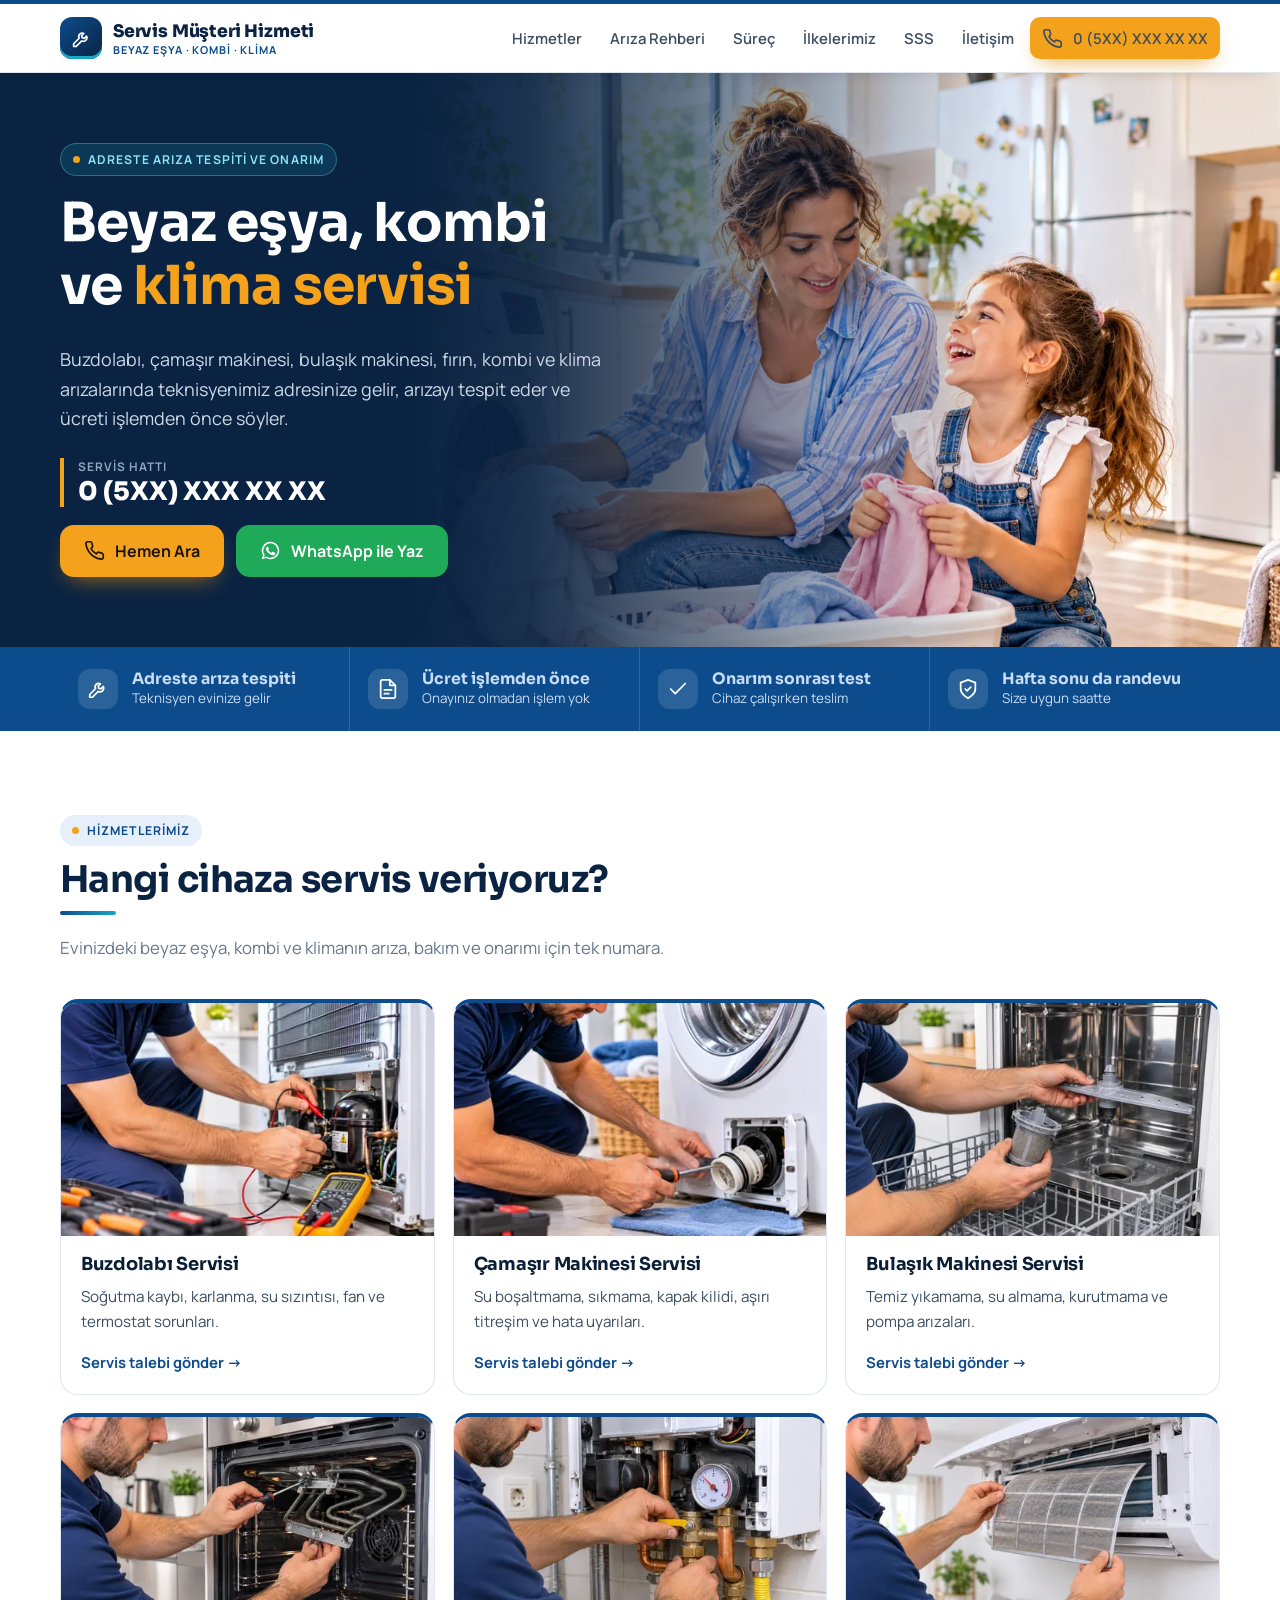
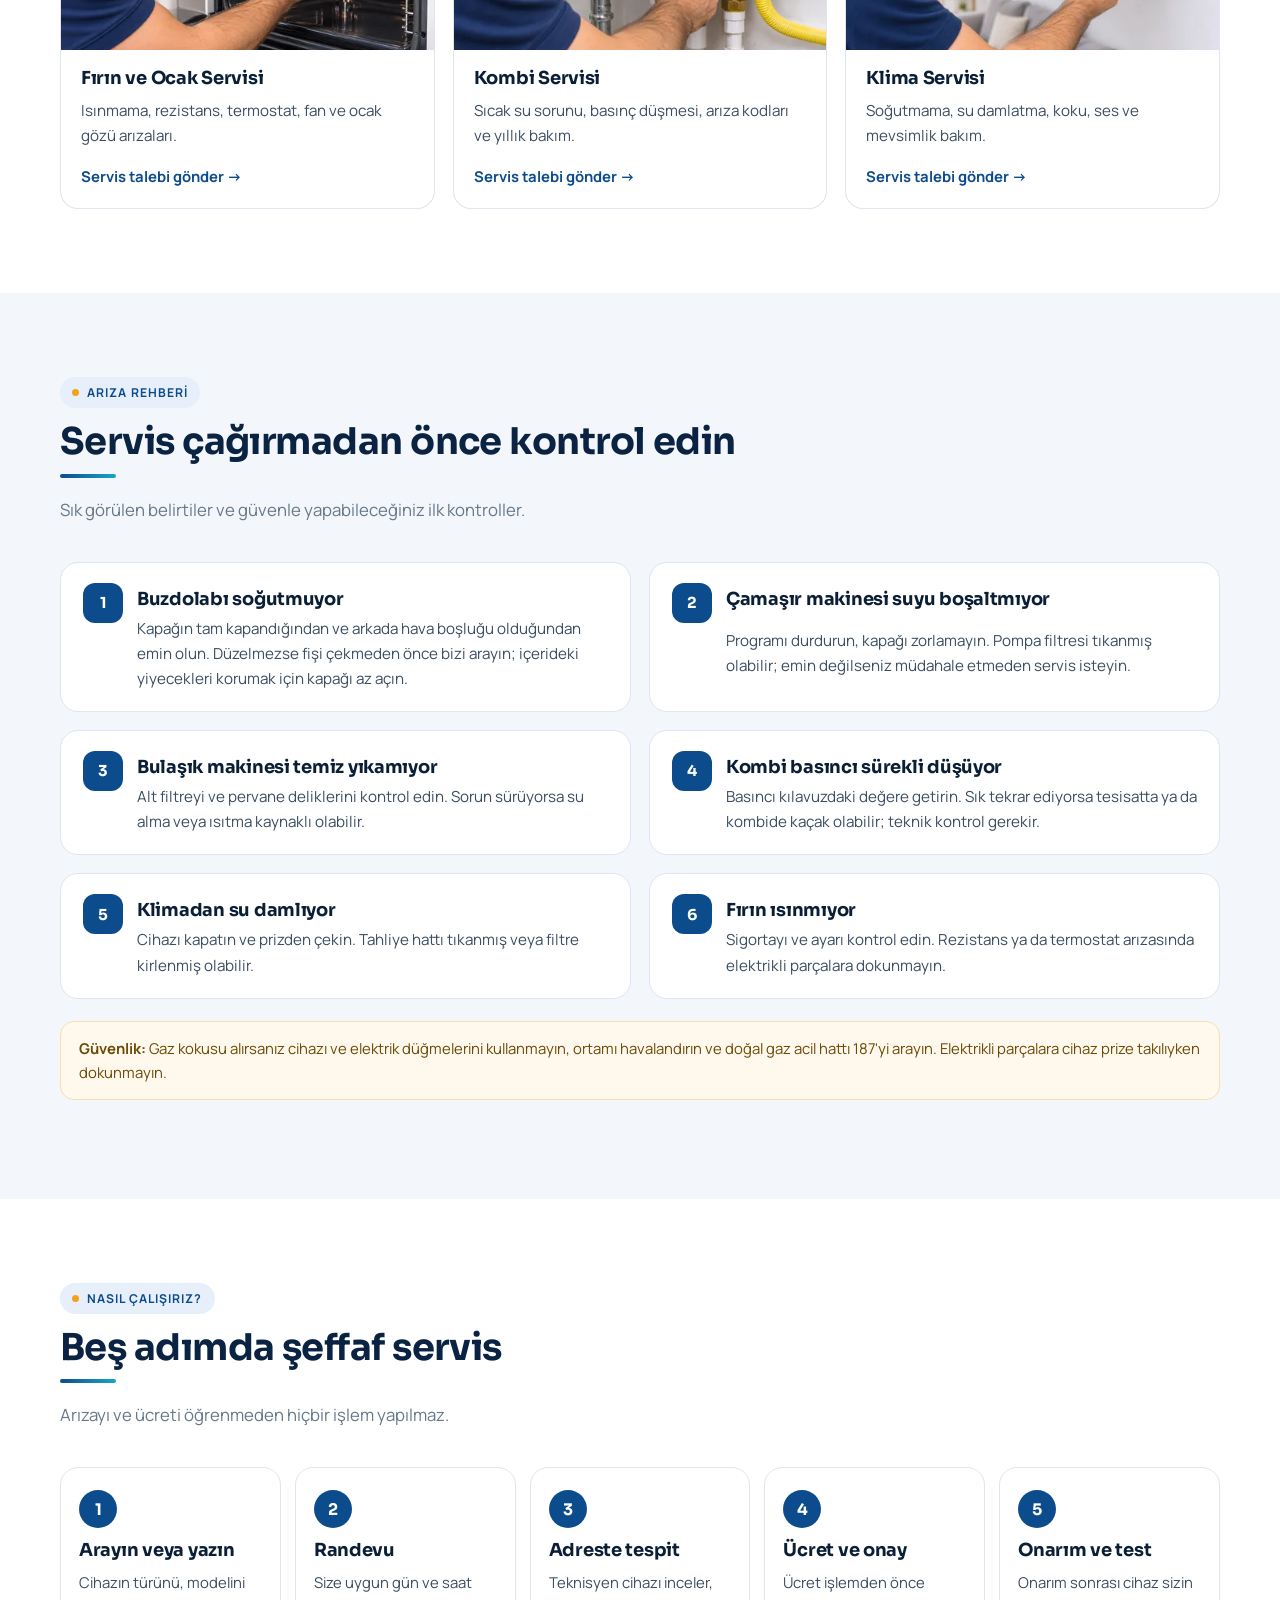
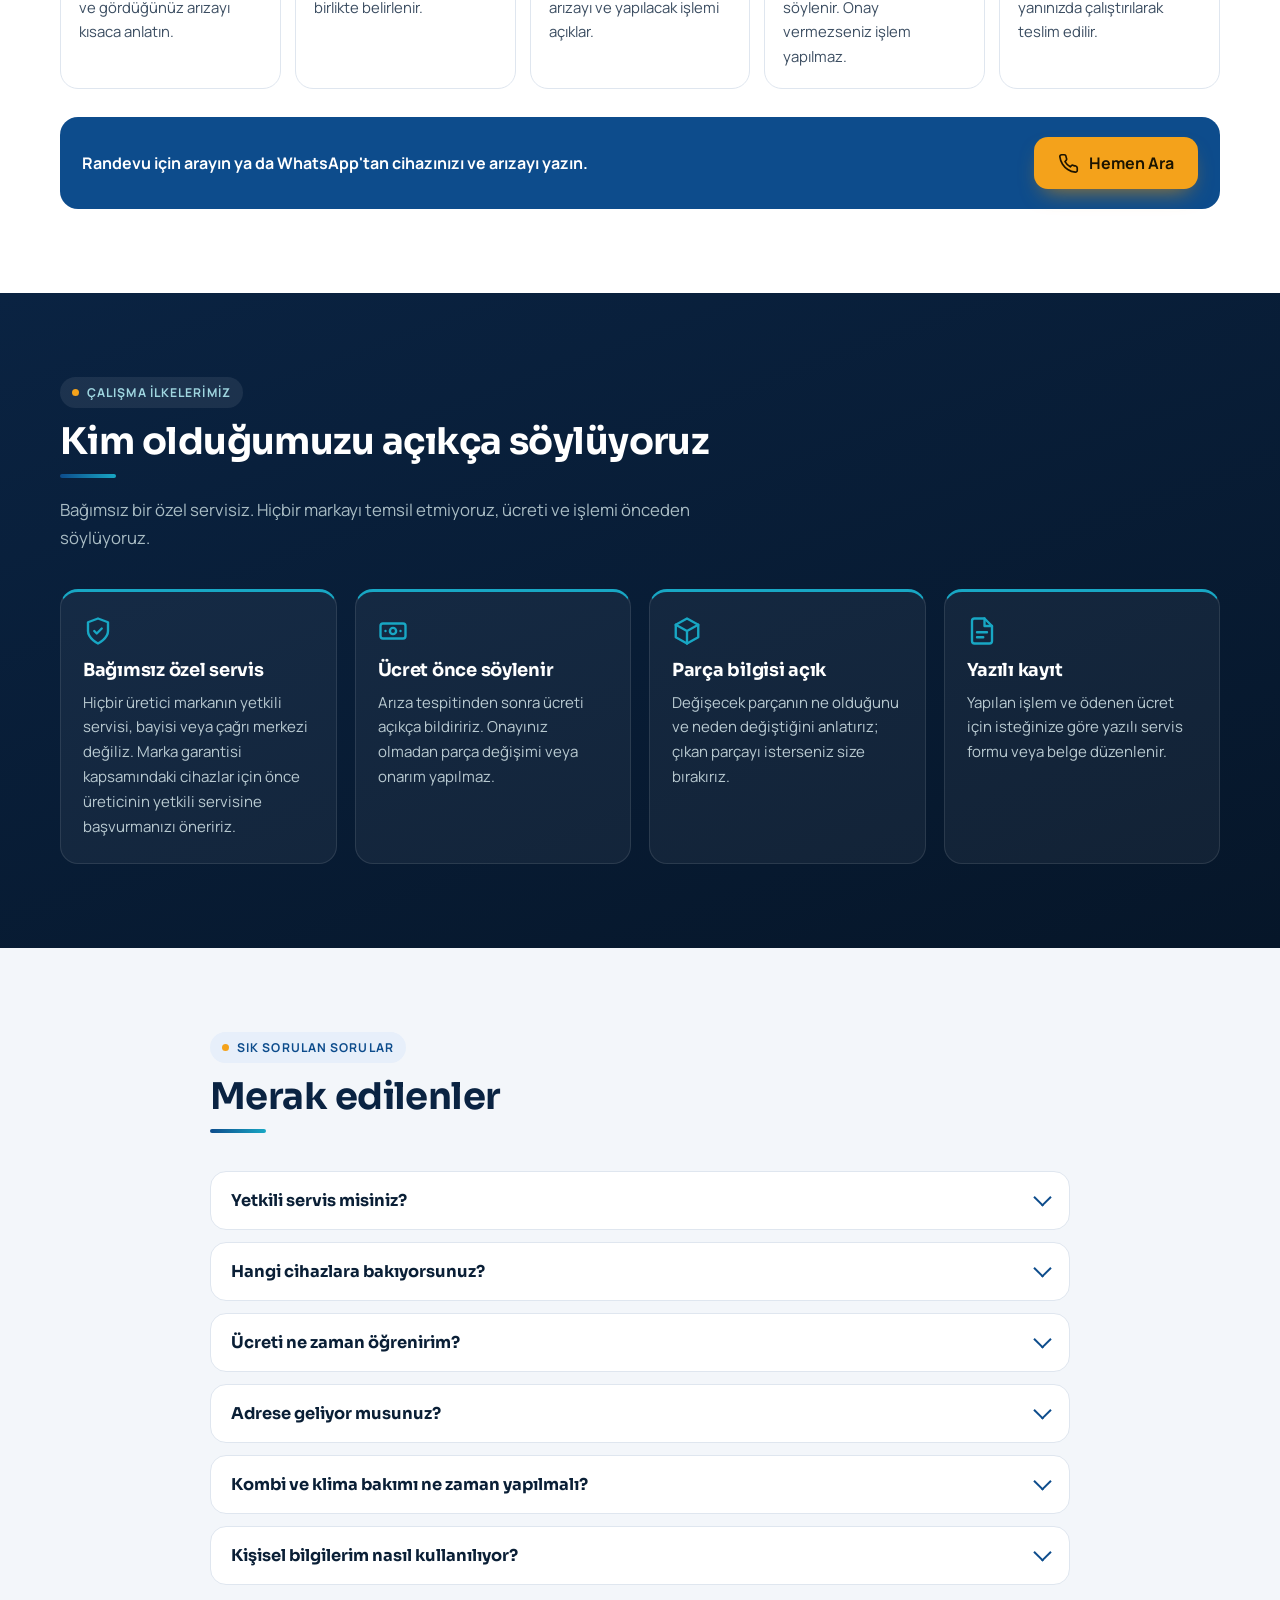
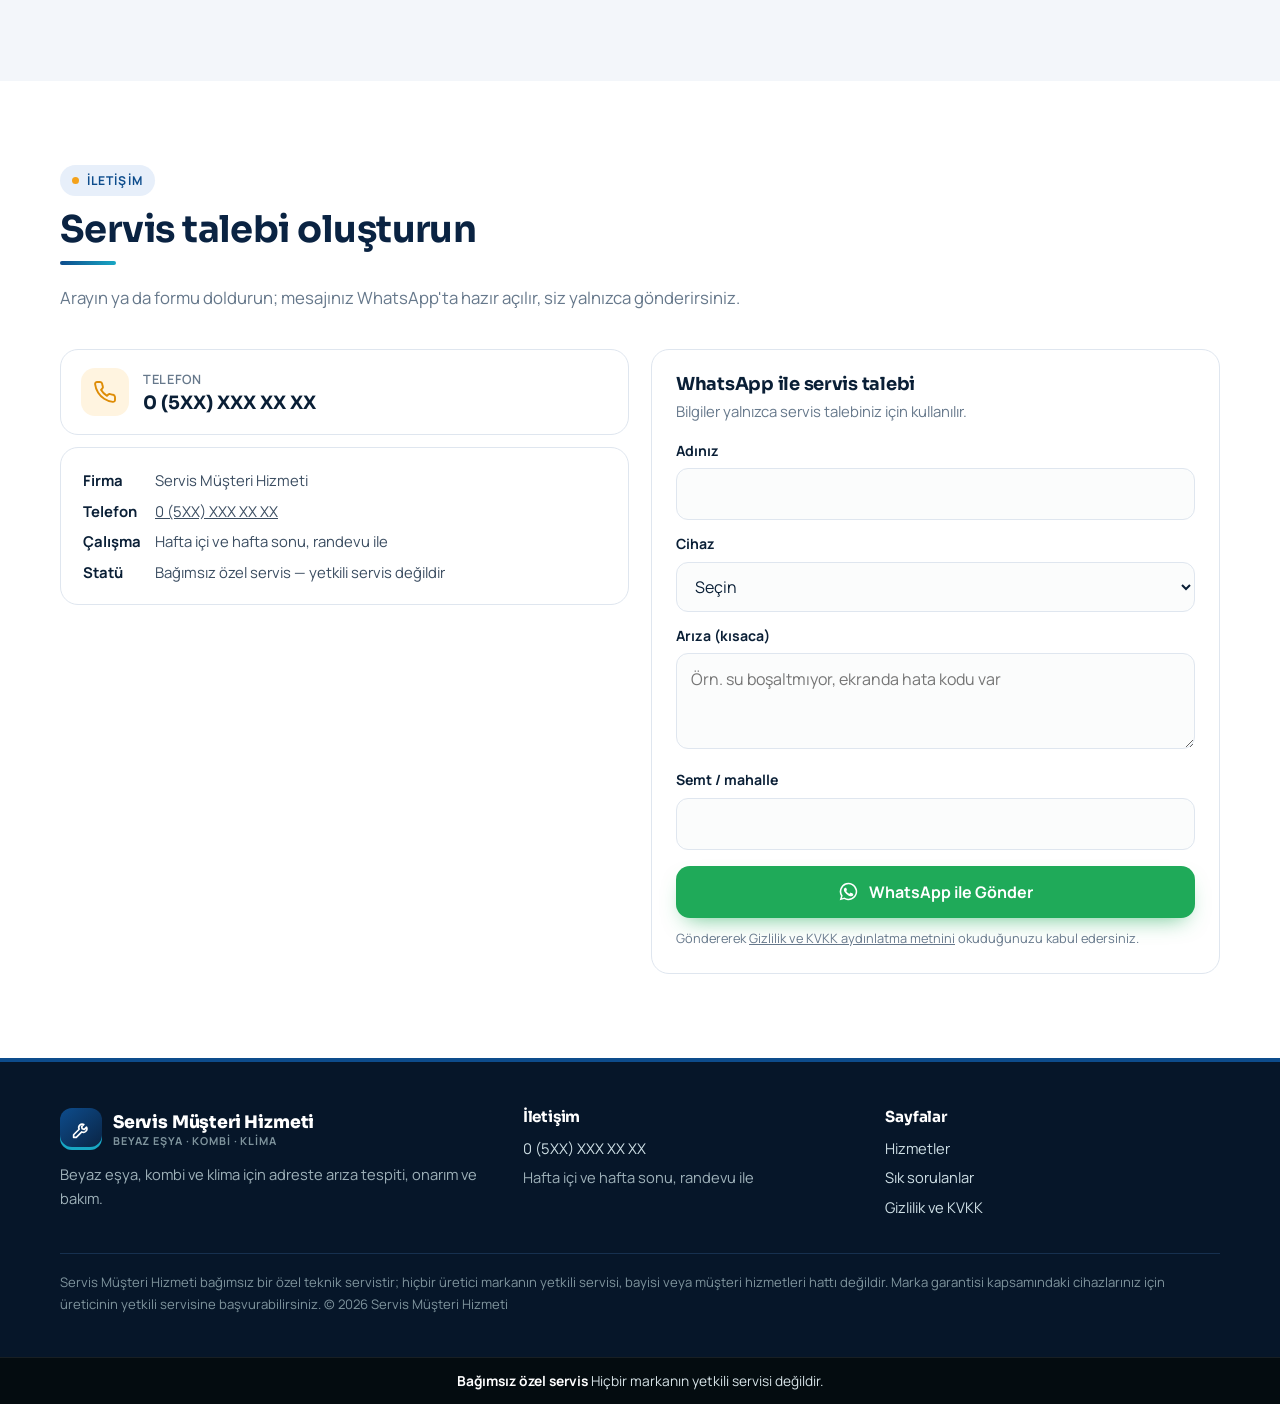
==== index.html @ a022082c "Fotoğraflar eklendi; kurumsal lacivert tasarım, tam genişlik ana görsel, kurumsal şerit Co-Authored-" ====
<!doctype html>
<html lang="tr"><head>
<meta charset="utf-8"><meta name="viewport" content="width=device-width,initial-scale=1,viewport-fit=cover">

<title>Beyaz Eşya, Kombi ve Klima Servisi | Servis Müşteri Hizmeti</title>
<meta name="description" content="Buzdolabı, çamaşır makinesi, bulaşık makinesi, fırın, kombi ve klima arızalarında adreste arıza tespiti ve onarım. Ücret işlemden önce bildirilir, onayınız olmadan işlem yapılmaz.">
<meta name="robots" content="noindex,nofollow">
<link rel="canonical" href="https://servismusterihizmeti.com.tr/">
<meta name="theme-color" content="#0f5f73">
<meta property="og:type" content="website"><meta property="og:locale" content="tr_TR"><meta property="og:site_name" content="Servis Müşteri Hizmeti">
<meta property="og:title" content="Beyaz Eşya, Kombi ve Klima Servisi | Servis Müşteri Hizmeti"><meta property="og:description" content="Buzdolabı, çamaşır makinesi, bulaşık makinesi, fırın, kombi ve klima arızalarında adreste arıza tespiti ve onarım. Ücret işlemden önce bildirilir, onayınız olmadan işlem yapılmaz."><meta property="og:url" content="https://servismusterihizmeti.com.tr/">
<meta name="twitter:card" content="summary_large_image">
<link rel="icon" href="favicon.svg" type="image/svg+xml">
<link rel="preconnect" href="https://fonts.googleapis.com"><link rel="preconnect" href="https://fonts.gstatic.com" crossorigin>
<link rel="stylesheet" href="https://fonts.googleapis.com/css2?family=Manrope:wght@400;600;700&family=Sora:wght@600;700&display=swap" media="print" onload="this.media='all'">
<noscript><link rel="stylesheet" href="https://fonts.googleapis.com/css2?family=Manrope:wght@400;600;700&family=Sora:wght@600;700&display=swap"></noscript>
<style>:root{--ink:#0a1f36;--ink2:#3b4d61;--muted:#66788b;--bg:#f3f6fa;--card:#fff;--line:#dfe6ef;--pet:#0d4c8c;--pet2:#0a2e57;--pet-soft:#e7effa;--lac:#0a2342;--lac2:#061629;--tur:#18a7c4;--amb:#f4a21b;--amb2:#de8c06;--wa:#1faa59;--r:18px;--sh:0 10px 30px -14px rgba(12,27,36,.28);--f:'Manrope',system-ui,-apple-system,'Segoe UI',Roboto,sans-serif;--fh:'Sora','Manrope',system-ui,sans-serif}
*{box-sizing:border-box}html{scroll-behavior:smooth;-webkit-text-size-adjust:100%}
body{margin:0;font:400 16px/1.65 var(--f);color:var(--ink);background:var(--bg)}
img,svg{display:block;max-width:100%}a{color:inherit}
h1,h2,h3{font-family:var(--fh);line-height:1.18;margin:0 0 .5em;letter-spacing:-.015em}
h1{font-size:clamp(2rem,5.4vw,3.35rem);font-weight:700}h2{font-size:clamp(1.55rem,3.6vw,2.3rem);font-weight:700}h3{font-size:1.12rem;font-weight:700}
p{margin:0 0 1em}.kap{width:min(1160px,100% - 32px);margin-inline:auto}
.gizli{position:absolute!important;width:1px;height:1px;overflow:hidden;clip:rect(0 0 0 0);white-space:nowrap}
:focus-visible{outline:3px solid var(--amb);outline-offset:3px;border-radius:6px}
/* uyarı şeridi */
.serit{background:#040c10;color:#d8e4e8;font-size:.86rem;text-align:center;padding:12px 16px;margin-top:28px;border-top:1px solid rgba(255,255,255,.08)}
.serit b{color:#fff;font-weight:700}
/* üst menü */
.ust{position:sticky;top:0;z-index:40;background:rgba(255,255,255,.96);backdrop-filter:saturate(1.4) blur(10px);border-top:4px solid var(--pet);border-bottom:1px solid var(--line);box-shadow:0 6px 20px -16px rgba(10,35,66,.5)}
.ust .kap{display:flex;align-items:center;gap:18px;min-height:68px}
.logo{display:flex;align-items:center;gap:11px;text-decoration:none;font:800 1.08rem var(--fh);color:var(--lac);letter-spacing:-.01em}
.logo-isaret{width:42px;height:42px;border-radius:12px;background:linear-gradient(140deg,var(--pet),var(--lac));box-shadow:inset 0 -3px 0 var(--tur);color:#fff;display:grid;place-items:center;flex:none}
.logo-isaret svg{width:21px;height:21px}
.logo small{display:block;font:700 .68rem var(--f);color:var(--pet);letter-spacing:.08em;text-transform:uppercase}
.menu{margin-left:auto;display:flex;align-items:center;gap:4px}
.menu a{text-decoration:none;font-weight:600;font-size:.93rem;color:var(--ink2);padding:8px 12px;border-radius:10px}
.menu a:hover{background:var(--pet-soft);color:var(--pet2)}
.menu-ac{display:none;margin-left:auto;background:none;border:1px solid var(--line);border-radius:12px;width:46px;height:46px;cursor:pointer;color:var(--ink)}
.menu-ac svg{width:24px;height:24px;margin:auto}
/* düğmeler */
.btn{display:inline-flex;align-items:center;justify-content:center;gap:10px;min-height:52px;padding:0 24px;border-radius:14px;font:700 1rem var(--f);text-decoration:none;border:0;cursor:pointer;transition:transform .15s,box-shadow .15s,background .15s}
.btn svg{width:21px;height:21px;flex:none}.btn:active{transform:translateY(1px)}
.btn-ara{background:var(--amb);color:#1c1400;box-shadow:0 10px 22px -10px rgba(222,140,6,.8)}.btn-ara:hover{background:var(--amb2)}
.btn-wa{background:var(--wa);color:#fff;box-shadow:0 10px 22px -10px rgba(31,170,89,.7)}.btn-wa:hover{background:#178f4a}
.btn-cizgi{background:transparent;color:var(--pet2);border:2px solid var(--pet)}
.btn-kucuk{min-height:42px;padding:0 16px;font-size:.92rem;border-radius:12px}
.dugmeler{display:flex;flex-wrap:wrap;gap:12px}
/* 1 — hero */
.hero{position:relative;overflow:hidden;background:var(--lac);color:#fff;min-height:560px;display:flex;align-items:center;padding:70px 0}
.hero-gorsel{position:absolute;inset:0 0 0 32%;background:var(--lac)}
.hero-gorsel img,.hero-gorsel .cizim{width:100%;height:100%;object-fit:cover;object-position:35% 40%}
.hero-gorsel::after{content:"";position:absolute;inset:0;background:linear-gradient(90deg,var(--lac) 0,rgba(10,35,66,.92) 14%,rgba(10,35,66,.45) 42%,rgba(10,35,66,0) 70%)}
.hero .kap{position:relative;z-index:1}
.hero-ic{max-width:560px}
.ust-etiket{display:inline-flex;align-items:center;gap:8px;font:700 .76rem var(--f);letter-spacing:.09em;text-transform:uppercase;color:var(--pet);background:var(--pet-soft);padding:7px 12px;border-radius:999px;margin-bottom:16px}
.ust-etiket i{width:7px;height:7px;border-radius:50%;background:var(--amb)}
.hero .ust-etiket{background:rgba(24,167,196,.16);color:#8fe0f0;border:1px solid rgba(143,224,240,.3)}
.hero h1{color:#fff}.hero h1 em{font-style:normal;color:var(--amb)}
.hero .giris{font-size:1.12rem;color:#cdd9e6;max-width:34em}
.hero-tel{font:800 1.6rem var(--fh);color:#fff;text-decoration:none;display:inline-block;margin:6px 0 18px;padding-left:14px;border-left:4px solid var(--amb)}
.hero-tel small{display:block;font:700 .74rem var(--f);color:#8fa6bd;letter-spacing:.08em;text-transform:uppercase}
.hero .btn-wa{box-shadow:none}
/* kurumsal şerit */
.kurumsal{background:var(--pet);color:#fff;position:relative;z-index:2}
.kurumsal .kap{display:grid;grid-template-columns:repeat(4,1fr)}
.k-oge{display:flex;align-items:center;gap:14px;padding:22px 18px;border-right:1px solid rgba(255,255,255,.14)}
.k-oge:last-child{border-right:0}
.k-oge svg{width:40px;height:40px;padding:9px;border-radius:12px;background:rgba(255,255,255,.12);color:#fff;flex:none}
.k-oge b{display:block;font:700 .98rem var(--fh)}.k-oge span{font-size:.84rem;color:#c9dcf2;line-height:1.4}
/* bölümler */
.bolum{padding:84px 0}.bolum.beyaz{background:#fff}.bolum.koyu{background:linear-gradient(160deg,var(--lac),var(--lac2));color:#e7eef1}
.bolum.koyu h2,.bolum.koyu h3{color:#fff}.bolum.koyu .bas p{color:#a9bcc4}
.bas{max-width:700px;margin-bottom:38px}.bas p{color:var(--muted);font-size:1.05rem}
.bas .ust-etiket{margin-bottom:12px}.bas h2{position:relative;padding-bottom:14px;color:var(--lac)}.bas h2::after{content:"";position:absolute;left:0;bottom:0;width:56px;height:4px;border-radius:4px;background:linear-gradient(90deg,var(--pet),var(--tur))}.bolum.koyu .bas h2{color:#fff}.bolum.koyu .ust-etiket{background:rgba(255,255,255,.08);color:#9fd6e0}
.izgara{display:grid;gap:18px}
/* 2 — cihazlar */
.cihazlar{grid-template-columns:repeat(3,1fr)}
.cihaz{background:var(--card);border:1px solid var(--line);border-top:4px solid var(--pet);border-radius:var(--r);overflow:hidden;display:flex;flex-direction:column;transition:box-shadow .2s,transform .2s}
.cihaz:hover{box-shadow:var(--sh);transform:translateY(-2px)}
.cihaz-foto{aspect-ratio:16/10;background:var(--pet-soft);color:var(--pet);display:grid;place-items:center;overflow:hidden}.cihaz-foto img{transition:transform .4s}.cihaz:hover .cihaz-foto img{transform:scale(1.04)}
.cihaz-foto img{width:100%;height:100%;object-fit:cover}.cihaz-foto svg{width:64px;height:64px;opacity:.85}
.cihaz-ic{padding:18px 20px 20px;display:flex;flex-direction:column;flex:1}
.cihaz-ic p{color:var(--ink2);font-size:.95rem;flex:1}
.cihaz-ic a{font-weight:700;color:var(--pet);text-decoration:none;font-size:.93rem}.cihaz-ic a:hover{text-decoration:underline}
/* 3 — belirtiler */
.belirtiler{grid-template-columns:repeat(2,1fr)}
.belirti{background:#fff;border:1px solid var(--line);border-radius:var(--r);padding:20px 22px;display:grid;grid-template-columns:40px 1fr;gap:4px 14px}
.belirti .no{grid-row:span 2;width:40px;height:40px;border-radius:12px;background:var(--pet);color:#fff;display:grid;place-items:center;font:700 .95rem var(--fh)}
.belirti h3{margin:6px 0 2px}.belirti p{margin:0;color:var(--ink2);font-size:.95rem}
.uyari-kutu{margin-top:22px;padding:14px 18px;border-radius:14px;background:#fff8ec;border:1px solid #f6dfb1;color:#6b4a07;font-size:.93rem}
/* 4 — süreç */
.surec{list-style:none;padding:0;margin:0;display:grid;grid-template-columns:repeat(5,1fr);gap:14px;counter-reset:a}
.surec li{position:relative;background:#fff;border:1px solid var(--line);border-radius:var(--r);padding:22px 18px 20px;counter-increment:a}
.surec li::before{content:counter(a);display:grid;place-items:center;width:38px;height:38px;border-radius:50%;background:var(--pet);color:#fff;font:700 1rem var(--fh);margin-bottom:12px}
.surec p{margin:0;color:var(--ink2);font-size:.93rem}
.surec-alt{margin-top:28px;display:flex;flex-wrap:wrap;align-items:center;gap:16px;justify-content:space-between;background:var(--pet);color:#fff;border-radius:var(--r);padding:20px 22px}
.surec-alt p{margin:0;font-weight:700;color:#fff}
/* 5 — ilkeler */
.ilkeler{grid-template-columns:repeat(4,1fr)}
.ilke{background:rgba(255,255,255,.05);border:1px solid rgba(255,255,255,.1);border-radius:var(--r);padding:24px 22px}
.ilke{border-top:3px solid var(--tur)!important}.ilke svg{width:30px;height:30px;color:var(--tur);margin-bottom:14px}.ilke p{margin:0;color:#b9cad1;font-size:.94rem}
/* 6 — SSS */
.dar{width:min(860px,100% - 32px)}
.sss details{background:#fff;border:1px solid var(--line);border-radius:16px;margin-bottom:12px}
.sss summary{cursor:pointer;list-style:none;padding:18px 54px 18px 20px;font:700 1.02rem var(--fh);position:relative}
.sss summary::-webkit-details-marker{display:none}
.sss summary::after{content:"";position:absolute;right:20px;top:50%;width:11px;height:11px;border-right:2.5px solid var(--pet);border-bottom:2.5px solid var(--pet);transform:translateY(-70%) rotate(45deg);transition:transform .2s}
.sss details[open] summary::after{transform:translateY(-30%) rotate(-135deg)}
.sss details p{padding:0 20px 18px;margin:0;color:var(--ink2)}
/* 7 — iletişim */
.iletisim{display:grid;grid-template-columns:1fr 1fr;gap:22px;align-items:start}
.kanal{display:flex;align-items:center;gap:14px;background:#fff;border:1px solid var(--line);border-radius:var(--r);padding:18px 20px;text-decoration:none;margin-bottom:12px}
.kanal:hover{box-shadow:var(--sh)}
.kanal .kk{width:48px;height:48px;border-radius:14px;display:grid;place-items:center;flex:none;background:#fff4e0;color:var(--amb2)}.kanal .kk svg{width:24px;height:24px}
.kanal.wa .kk{background:#e3f6eb;color:var(--wa)}
.kanal small{display:block;color:var(--muted);font-weight:600;font-size:.8rem;text-transform:uppercase;letter-spacing:.05em}.kanal b{font:700 1.15rem var(--fh)}
.firma{background:#fff;border:1px solid var(--line);border-radius:var(--r);padding:20px 22px;font-size:.93rem;color:var(--ink2)}
.firma dl{margin:0;display:grid;grid-template-columns:auto 1fr;gap:6px 14px}.firma dt{font-weight:700;color:var(--ink)}.firma dd{margin:0}
.form{background:#fff;border:1px solid var(--line);border-radius:var(--r);padding:24px}
.form h3{margin-bottom:4px}.form>p{color:var(--muted);font-size:.93rem}
.form label{display:block;font-weight:700;font-size:.88rem;margin:12px 0 6px}
.form input,.form select,.form textarea{width:100%;font:inherit;font-size:16px;padding:12px 14px;border:1.5px solid var(--line);border-radius:12px;background:#fbfcfc;color:var(--ink)}
.form input:focus,.form select:focus,.form textarea:focus{border-color:var(--pet);outline:none;background:#fff}
.form textarea{min-height:96px;resize:vertical}.form .btn{width:100%;margin-top:16px}
.form .kvkk{font-size:.8rem;color:var(--muted);margin:10px 0 0}
.bal{position:absolute;left:-9999px;width:1px;height:1px;overflow:hidden}
/* alt */
footer{background:var(--lac2);border-top:4px solid var(--pet);color:#9fb2ba;padding:46px 0 0;font-size:.92rem}
footer .kap{display:grid;grid-template-columns:1.3fr 1fr 1fr;gap:28px}
footer .logo{color:#fff;margin-bottom:12px}footer .logo small{color:#7f949d}
footer h3{color:#fff;font-size:.95rem;margin-bottom:10px}footer ul{list-style:none;padding:0;margin:0}footer li{margin:5px 0}
footer a{color:#cfe0e6;text-decoration:none}footer a:hover{text-decoration:underline}
.yasal{grid-column:1/-1;border-top:1px solid #16304f;padding-top:18px;font-size:.82rem;color:#7f949d}
/* sabit mobil çubuk */
.yapiskan{position:fixed;left:0;right:0;bottom:0;z-index:50;display:none;gap:10px;padding:10px 12px calc(10px + env(safe-area-inset-bottom));background:rgba(255,255,255,.97);border-top:1px solid var(--line);box-shadow:0 -8px 24px -12px rgba(0,0,0,.25)}
.yapiskan .btn{flex:1;min-height:50px;padding:0 10px}
/* alt sayfalar */
.metin{background:#fff;border:1px solid var(--line);border-radius:var(--r);padding:32px clamp(18px,4vw,40px);margin:40px auto 70px}
.metin h1{font-size:clamp(1.7rem,4vw,2.3rem)}.metin h2{font-size:1.25rem;margin-top:1.6em}.metin p,.metin li{color:var(--ink2)}
@media (max-width:1020px){.kurumsal .kap{grid-template-columns:repeat(2,1fr)}.k-oge:nth-child(2){border-right:0}.k-oge:nth-child(-n+2){border-bottom:1px solid rgba(255,255,255,.14)}.cihazlar{grid-template-columns:repeat(2,1fr)}.surec{grid-template-columns:repeat(2,1fr)}.surec li:last-child{grid-column:1/-1}.ilkeler{grid-template-columns:repeat(2,1fr)}.iletisim{grid-template-columns:1fr}footer .kap{grid-template-columns:1fr 1fr}footer .kap>div:first-child{grid-column:1/-1}}
@media (max-width:860px){.menu-ac{display:block}.menu{display:none;position:absolute;top:100%;left:0;right:0;flex-direction:column;align-items:stretch;background:#fff;border-bottom:1px solid var(--line);padding:10px 16px 16px;gap:2px;box-shadow:var(--sh)}.menu.acik{display:flex}.menu a{padding:13px 12px;font-size:1rem}.menu .btn{margin-top:8px}.yapiskan{display:flex}.ust .menu .btn-ara{display:none}footer .serit{padding-bottom:calc(86px + env(safe-area-inset-bottom))}}
@media (max-width:760px){.hero{display:block;min-height:0;padding:0 0 40px}.hero-gorsel{position:relative;inset:auto;aspect-ratio:16/10}.hero-gorsel::after{background:linear-gradient(180deg,rgba(10,35,66,0) 55%,var(--lac) 100%)}.hero .kap{margin-top:-24px}}
@media (max-width:640px){.bolum{padding:60px 0}.kurumsal .kap{grid-template-columns:1fr;width:100%}.k-oge{border-right:0!important;border-bottom:1px solid rgba(255,255,255,.14);padding:16px 20px}.k-oge:last-child{border-bottom:0}.cihazlar,.belirtiler,.ilkeler,.surec{grid-template-columns:1fr}.surec li:last-child{grid-column:auto}.hero .dugmeler .btn{flex:1 1 100%}.logo small{display:none}footer .kap{grid-template-columns:1fr}.serit{font-size:.76rem}}
@media (prefers-reduced-motion:reduce){html{scroll-behavior:auto}*{transition:none!important}}
</style>
<script type="application/ld+json">{"@context": "https://schema.org", "@type": "WebSite", "name": "Servis Müşteri Hizmeti", "url": "https://servismusterihizmeti.com.tr/", "inLanguage": "tr-TR"}</script><script type="application/ld+json">{"@context": "https://schema.org", "@type": "FAQPage", "mainEntity": [{"@type": "Question", "name": "Yetkili servis misiniz?", "acceptedAnswer": {"@type": "Answer", "text": "Hayır. Herhangi bir markanın yetkili servisi değiliz; bağımsız özel teknik servis olarak hizmet veriyoruz. Cihazınız üretici garantisi kapsamındaysa önce markanın yetkili servisine başvurmanızı öneririz."}}, {"@type": "Question", "name": "Hangi cihazlara bakıyorsunuz?", "acceptedAnswer": {"@type": "Answer", "text": "Buzdolabı, çamaşır makinesi, bulaşık makinesi, fırın ve ocak gibi beyaz eşyalar ile kombi ve klimalara arıza, bakım ve onarım hizmeti veriyoruz."}}, {"@type": "Question", "name": "Ücreti ne zaman öğrenirim?", "acceptedAnswer": {"@type": "Answer", "text": "Arıza tespitinden sonra, işleme başlamadan önce. Ücret cihaza, arızaya ve gerekiyorsa değişecek parçaya göre belirlenir. Onay vermezseniz işlem yapılmaz."}}, {"@type": "Question", "name": "Adrese geliyor musunuz?", "acceptedAnswer": {"@type": "Answer", "text": "Evet, randevu ile adreste servis veriyoruz. Arayarak ya da WhatsApp'tan adresinizi ve arızayı iletebilirsiniz."}}, {"@type": "Question", "name": "Kombi ve klima bakımı ne zaman yapılmalı?", "acceptedAnswer": {"@type": "Answer", "text": "Kombi için ısıtma sezonu başlamadan, klima için yoğun kullanım dönemi öncesinde yılda bir bakım genel olarak önerilir."}}, {"@type": "Question", "name": "Kişisel bilgilerim nasıl kullanılıyor?", "acceptedAnswer": {"@type": "Answer", "text": "Paylaştığınız ad, telefon ve adres yalnızca servis talebiniz için kullanılır. Ayrıntılar Gizlilik ve KVKK sayfamızdadır."}}]}</script><script type="application/ld+json">{"@context": "https://schema.org", "@type": "Service", "serviceType": "Beyaz eşya, kombi ve klima teknik servisi", "provider": {"@type": "Organization", "name": "Servis Müşteri Hizmeti", "url": "https://servismusterihizmeti.com.tr/"}, "hasOfferCatalog": {"@type": "OfferCatalog", "name": "Servis hizmetleri", "itemListElement": [{"@type": "Offer", "itemOffered": {"@type": "Service", "name": "Buzdolabı servisi"}}, {"@type": "Offer", "itemOffered": {"@type": "Service", "name": "Çamaşır Makinesi servisi"}}, {"@type": "Offer", "itemOffered": {"@type": "Service", "name": "Bulaşık Makinesi servisi"}}, {"@type": "Offer", "itemOffered": {"@type": "Service", "name": "Fırın ve Ocak servisi"}}, {"@type": "Offer", "itemOffered": {"@type": "Service", "name": "Kombi servisi"}}, {"@type": "Offer", "itemOffered": {"@type": "Service", "name": "Klima servisi"}}]}}</script><link rel="preload" as="image" href="img/hero-800.webp" imagesrcset="img/hero-800.webp 800w, img/hero-1400.webp 1400w" imagesizes="100vw" fetchpriority="high">
</head><body><header class="ust"><div class="kap">
<a class="logo" href="#ust" aria-label="Servis Müşteri Hizmeti ana sayfa"><span class="logo-isaret"><svg viewBox="0 0 24 24" fill="none" stroke="currentColor" stroke-width="1.9" stroke-linecap="round" stroke-linejoin="round" aria-hidden="true"><path d="M14.7 6.3a4 4 0 0 0-5.4 5.4L3 18v3h3l6.3-6.3a4 4 0 0 0 5.4-5.4l-2.5 2.5-2.4-.6-.6-2.4z"/></svg></span><span>Servis Müşteri Hizmeti<small>Beyaz eşya · Kombi · Klima</small></span></a>
<button class="menu-ac" type="button" aria-label="Menüyü aç" aria-expanded="false" aria-controls="menu"><svg viewBox="0 0 24 24" fill="none" stroke="currentColor" stroke-width="1.9" stroke-linecap="round" stroke-linejoin="round" aria-hidden="true"><path d="M4 7h16M4 12h16M4 17h16"/></svg></button>
<nav class="menu" id="menu" aria-label="Ana menü">
<a href="#cihazlar">Hizmetler</a><a href="#belirtiler">Arıza Rehberi</a><a href="#surec">Süreç</a><a href="#ilkeler">İlkelerimiz</a><a href="#sss">SSS</a><a href="#iletisim">İletişim</a>
<a class="btn btn-ara btn-kucuk" href="#iletisim" data-olay="arama_tiklama" data-konum="menu"><svg viewBox="0 0 24 24" fill="none" stroke="currentColor" stroke-width="1.9" stroke-linecap="round" stroke-linejoin="round" aria-hidden="true"><path d="M22 16.9v3a2 2 0 0 1-2.2 2 19.8 19.8 0 0 1-8.6-3.1 19.5 19.5 0 0 1-6-6A19.8 19.8 0 0 1 2.1 4.2 2 2 0 0 1 4.1 2h3a2 2 0 0 1 2 1.7c.1.9.4 1.8.7 2.7a2 2 0 0 1-.5 2.1L8 9.8a16 16 0 0 0 6 6l1.3-1.3a2 2 0 0 1 2.1-.4c.9.3 1.8.6 2.7.7a2 2 0 0 1 1.7 2z"/></svg><span>0 (5XX) XXX XX XX</span></a>
</nav></div></header>
<main id="ust">
<!-- 1 · GİRİŞ -->
<section class="hero" aria-labelledby="h1">
<div class="hero-gorsel"><img src="img/hero-800.webp" srcset="img/hero-800.webp 800w, img/hero-1400.webp 1400w" sizes="100vw" width="800" height="450" alt="Mutfakta beyaz eşyaların önünde gülümseyen anne ve kızı" fetchpriority="high"></div>
<div class="kap">
<div class="hero-ic">
<span class="ust-etiket"><i></i>Adreste arıza tespiti ve onarım</span>
<h1 id="h1">Beyaz eşya, kombi ve <em>klima servisi</em></h1>
<p class="giris">Buzdolabı, çamaşır makinesi, bulaşık makinesi, fırın, kombi ve klima arızalarında teknisyenimiz adresinize gelir, arızayı tespit eder ve ücreti işlemden önce söyler.</p>
<a class="hero-tel" href="#iletisim" data-olay="arama_tiklama" data-konum="hero-numara"><small>Servis hattı</small>0 (5XX) XXX XX XX</a>
<div class="dugmeler"><a class="btn btn-ara" href="#iletisim" data-olay="arama_tiklama" data-konum="hero"><svg viewBox="0 0 24 24" fill="none" stroke="currentColor" stroke-width="1.9" stroke-linecap="round" stroke-linejoin="round" aria-hidden="true"><path d="M22 16.9v3a2 2 0 0 1-2.2 2 19.8 19.8 0 0 1-8.6-3.1 19.5 19.5 0 0 1-6-6A19.8 19.8 0 0 1 2.1 4.2 2 2 0 0 1 4.1 2h3a2 2 0 0 1 2 1.7c.1.9.4 1.8.7 2.7a2 2 0 0 1-.5 2.1L8 9.8a16 16 0 0 0 6 6l1.3-1.3a2 2 0 0 1 2.1-.4c.9.3 1.8.6 2.7.7a2 2 0 0 1 1.7 2z"/></svg><span>Hemen Ara</span></a><a class="btn btn-wa" href="#iletisim"><svg viewBox="0 0 24 24" fill="currentColor" aria-hidden="true"><path d="M12 2a10 10 0 0 0-8.6 15.1L2 22l5-1.3A10 10 0 1 0 12 2zm0 18.2a8.2 8.2 0 0 1-4.2-1.2l-.3-.2-3 .8.8-2.9-.2-.3A8.2 8.2 0 1 1 12 20.2zm4.5-6.1c-.2-.1-1.5-.7-1.7-.8s-.4-.1-.6.1-.7.8-.8 1-.3.2-.6.1a6.7 6.7 0 0 1-3.3-2.9c-.2-.4.2-.4.7-1.3.1-.2 0-.3 0-.4l-.8-1.8c-.2-.5-.4-.4-.6-.4h-.5a1 1 0 0 0-.7.3 3 3 0 0 0-.9 2.2 5.2 5.2 0 0 0 1.1 2.7 11.8 11.8 0 0 0 4.5 4c1.7.7 2.3.8 3.2.6a2.7 2.7 0 0 0 1.8-1.2 2.2 2.2 0 0 0 .1-1.3c0-.1-.2-.2-.5-.3z"/></svg><span>WhatsApp ile Yaz</span></a></div>
</div>
</div></section>
<div class="kurumsal"><div class="kap">
<div class="k-oge"><svg viewBox="0 0 24 24" fill="none" stroke="currentColor" stroke-width="1.9" stroke-linecap="round" stroke-linejoin="round" aria-hidden="true"><path d="M14.7 6.3a4 4 0 0 0-5.4 5.4L3 18v3h3l6.3-6.3a4 4 0 0 0 5.4-5.4l-2.5 2.5-2.4-.6-.6-2.4z"/></svg><span><b>Adreste arıza tespiti</b>Teknisyen evinize gelir</span></div>
<div class="k-oge"><svg viewBox="0 0 24 24" fill="none" stroke="currentColor" stroke-width="1.9" stroke-linecap="round" stroke-linejoin="round" aria-hidden="true"><path d="M14 2H6a2 2 0 0 0-2 2v16a2 2 0 0 0 2 2h12a2 2 0 0 0 2-2V8z"/><path d="M14 2v6h6M8 13h8M8 17h5"/></svg><span><b>Ücret işlemden önce</b>Onayınız olmadan işlem yok</span></div>
<div class="k-oge"><svg viewBox="0 0 24 24" fill="none" stroke="currentColor" stroke-width="1.9" stroke-linecap="round" stroke-linejoin="round" aria-hidden="true"><path d="M20 6 9 17l-5-5"/></svg><span><b>Onarım sonrası test</b>Cihaz çalışırken teslim</span></div>
<div class="k-oge"><svg viewBox="0 0 24 24" fill="none" stroke="currentColor" stroke-width="1.9" stroke-linecap="round" stroke-linejoin="round" aria-hidden="true"><path d="M12 22s8-4 8-10V5l-8-3-8 3v7c0 6 8 10 8 10z"/><path d="m9 12 2 2 4-4"/></svg><span><b>Hafta sonu da randevu</b>Size uygun saatte</span></div>
</div></div>

<!-- 2 · HİZMETLER -->
<section class="bolum beyaz" id="cihazlar" aria-labelledby="h-cihaz"><div class="kap">
<div class="bas"><span class="ust-etiket"><i></i>Hizmetlerimiz</span><h2 id="h-cihaz">Hangi cihaza servis veriyoruz?</h2>
<p>Evinizdeki beyaz eşya, kombi ve klimanın arıza, bakım ve onarımı için tek numara.</p></div>
<div class="izgara cihazlar"><article class="cihaz"><div class="cihaz-foto"><img src="img/buzdolabi-480.webp" srcset="img/buzdolabi-480.webp 480w, img/buzdolabi-800.webp 800w" sizes="(max-width:640px) 92vw, (max-width:1020px) 46vw, 370px" width="480" height="270" alt="Buzdolabı onarımı yapan teknisyen" loading="lazy" decoding="async"></div><div class="cihaz-ic"><h3>Buzdolabı Servisi</h3><p>Soğutma kaybı, karlanma, su sızıntısı, fan ve termostat sorunları.</p><a href="#iletisim">Servis talebi gönder →</a></div></article><article class="cihaz"><div class="cihaz-foto"><img src="img/camasir-480.webp" srcset="img/camasir-480.webp 480w, img/camasir-800.webp 800w" sizes="(max-width:640px) 92vw, (max-width:1020px) 46vw, 370px" width="480" height="270" alt="Çamaşır Makinesi onarımı yapan teknisyen" loading="lazy" decoding="async"></div><div class="cihaz-ic"><h3>Çamaşır Makinesi Servisi</h3><p>Su boşaltmama, sıkmama, kapak kilidi, aşırı titreşim ve hata uyarıları.</p><a href="#iletisim">Servis talebi gönder →</a></div></article><article class="cihaz"><div class="cihaz-foto"><img src="img/bulasik-480.webp" srcset="img/bulasik-480.webp 480w, img/bulasik-800.webp 800w" sizes="(max-width:640px) 92vw, (max-width:1020px) 46vw, 370px" width="480" height="320" alt="Bulaşık Makinesi onarımı yapan teknisyen" loading="lazy" decoding="async"></div><div class="cihaz-ic"><h3>Bulaşık Makinesi Servisi</h3><p>Temiz yıkamama, su almama, kurutmama ve pompa arızaları.</p><a href="#iletisim">Servis talebi gönder →</a></div></article><article class="cihaz"><div class="cihaz-foto"><img src="img/firin-480.webp" srcset="img/firin-480.webp 480w, img/firin-800.webp 800w" sizes="(max-width:640px) 92vw, (max-width:1020px) 46vw, 370px" width="480" height="320" alt="Fırın ve Ocak onarımı yapan teknisyen" loading="lazy" decoding="async"></div><div class="cihaz-ic"><h3>Fırın ve Ocak Servisi</h3><p>Isınmama, rezistans, termostat, fan ve ocak gözü arızaları.</p><a href="#iletisim">Servis talebi gönder →</a></div></article><article class="cihaz"><div class="cihaz-foto"><img src="img/kombi-480.webp" srcset="img/kombi-480.webp 480w, img/kombi-800.webp 800w" sizes="(max-width:640px) 92vw, (max-width:1020px) 46vw, 370px" width="480" height="320" alt="Kombi onarımı yapan teknisyen" loading="lazy" decoding="async"></div><div class="cihaz-ic"><h3>Kombi Servisi</h3><p>Sıcak su sorunu, basınç düşmesi, arıza kodları ve yıllık bakım.</p><a href="#iletisim">Servis talebi gönder →</a></div></article><article class="cihaz"><div class="cihaz-foto"><img src="img/klima-480.webp" srcset="img/klima-480.webp 480w, img/klima-800.webp 800w" sizes="(max-width:640px) 92vw, (max-width:1020px) 46vw, 370px" width="480" height="320" alt="Klima onarımı yapan teknisyen" loading="lazy" decoding="async"></div><div class="cihaz-ic"><h3>Klima Servisi</h3><p>Soğutmama, su damlatma, koku, ses ve mevsimlik bakım.</p><a href="#iletisim">Servis talebi gönder →</a></div></article></div>
</div></section>

<!-- 3 · ARIZA REHBERİ -->
<section class="bolum" id="belirtiler" aria-labelledby="h-bel"><div class="kap">
<div class="bas"><span class="ust-etiket"><i></i>Arıza rehberi</span><h2 id="h-bel">Servis çağırmadan önce kontrol edin</h2>
<p>Sık görülen belirtiler ve güvenle yapabileceğiniz ilk kontroller.</p></div>
<div class="izgara belirtiler"><div class="belirti"><span class="no">1</span><h3>Buzdolabı soğutmuyor</h3><p>Kapağın tam kapandığından ve arkada hava boşluğu olduğundan emin olun. Düzelmezse fişi çekmeden önce bizi arayın; içerideki yiyecekleri korumak için kapağı az açın.</p></div><div class="belirti"><span class="no">2</span><h3>Çamaşır makinesi suyu boşaltmıyor</h3><p>Programı durdurun, kapağı zorlamayın. Pompa filtresi tıkanmış olabilir; emin değilseniz müdahale etmeden servis isteyin.</p></div><div class="belirti"><span class="no">3</span><h3>Bulaşık makinesi temiz yıkamıyor</h3><p>Alt filtreyi ve pervane deliklerini kontrol edin. Sorun sürüyorsa su alma veya ısıtma kaynaklı olabilir.</p></div><div class="belirti"><span class="no">4</span><h3>Kombi basıncı sürekli düşüyor</h3><p>Basıncı kılavuzdaki değere getirin. Sık tekrar ediyorsa tesisatta ya da kombide kaçak olabilir; teknik kontrol gerekir.</p></div><div class="belirti"><span class="no">5</span><h3>Klimadan su damlıyor</h3><p>Cihazı kapatın ve prizden çekin. Tahliye hattı tıkanmış veya filtre kirlenmiş olabilir.</p></div><div class="belirti"><span class="no">6</span><h3>Fırın ısınmıyor</h3><p>Sigortayı ve ayarı kontrol edin. Rezistans ya da termostat arızasında elektrikli parçalara dokunmayın.</p></div></div>
<p class="uyari-kutu"><b>Güvenlik:</b> Gaz kokusu alırsanız cihazı ve elektrik düğmelerini kullanmayın, ortamı havalandırın ve doğal gaz acil hattı 187'yi arayın. Elektrikli parçalara cihaz prize takılıyken dokunmayın.</p>
</div></section>

<!-- 4 · SÜREÇ -->
<section class="bolum beyaz" id="surec" aria-labelledby="h-sur"><div class="kap">
<div class="bas"><span class="ust-etiket"><i></i>Nasıl çalışırız?</span><h2 id="h-sur">Beş adımda şeffaf servis</h2>
<p>Arızayı ve ücreti öğrenmeden hiçbir işlem yapılmaz.</p></div>
<ol class="surec"><li><h3>Arayın veya yazın</h3><p>Cihazın türünü, modelini ve gördüğünüz arızayı kısaca anlatın.</p></li><li><h3>Randevu</h3><p>Size uygun gün ve saat birlikte belirlenir.</p></li><li><h3>Adreste tespit</h3><p>Teknisyen cihazı inceler, arızayı ve yapılacak işlemi açıklar.</p></li><li><h3>Ücret ve onay</h3><p>Ücret işlemden önce söylenir. Onay vermezseniz işlem yapılmaz.</p></li><li><h3>Onarım ve test</h3><p>Onarım sonrası cihaz sizin yanınızda çalıştırılarak teslim edilir.</p></li></ol>
<div class="surec-alt"><p>Randevu için arayın ya da WhatsApp'tan cihazınızı ve arızayı yazın.</p><div class="dugmeler"><a class="btn btn-ara" href="#iletisim" data-olay="arama_tiklama" data-konum="surec"><svg viewBox="0 0 24 24" fill="none" stroke="currentColor" stroke-width="1.9" stroke-linecap="round" stroke-linejoin="round" aria-hidden="true"><path d="M22 16.9v3a2 2 0 0 1-2.2 2 19.8 19.8 0 0 1-8.6-3.1 19.5 19.5 0 0 1-6-6A19.8 19.8 0 0 1 2.1 4.2 2 2 0 0 1 4.1 2h3a2 2 0 0 1 2 1.7c.1.9.4 1.8.7 2.7a2 2 0 0 1-.5 2.1L8 9.8a16 16 0 0 0 6 6l1.3-1.3a2 2 0 0 1 2.1-.4c.9.3 1.8.6 2.7.7a2 2 0 0 1 1.7 2z"/></svg><span>Hemen Ara</span></a></div></div>
</div></section>

<!-- 5 · İLKELER -->
<section class="bolum koyu" id="ilkeler" aria-labelledby="h-ilk"><div class="kap">
<div class="bas"><span class="ust-etiket"><i></i>Çalışma ilkelerimiz</span><h2 id="h-ilk">Kim olduğumuzu açıkça söylüyoruz</h2>
<p>Bağımsız bir özel servisiz. Hiçbir markayı temsil etmiyoruz, ücreti ve işlemi önceden söylüyoruz.</p></div>
<div class="izgara ilkeler"><div class="ilke"><svg viewBox="0 0 24 24" fill="none" stroke="currentColor" stroke-width="1.9" stroke-linecap="round" stroke-linejoin="round" aria-hidden="true"><path d="M12 22s8-4 8-10V5l-8-3-8 3v7c0 6 8 10 8 10z"/><path d="m9 12 2 2 4-4"/></svg><h3>Bağımsız özel servis</h3><p>Hiçbir üretici markanın yetkili servisi, bayisi veya çağrı merkezi değiliz. Marka garantisi kapsamındaki cihazlar için önce üreticinin yetkili servisine başvurmanızı öneririz.</p></div><div class="ilke"><svg viewBox="0 0 24 24" fill="none" stroke="currentColor" stroke-width="1.9" stroke-linecap="round" stroke-linejoin="round" aria-hidden="true"><rect x="2" y="6" width="20" height="12" rx="2"/><circle cx="12" cy="12" r="2.5"/><path d="M6 12h.01M18 12h.01"/></svg><h3>Ücret önce söylenir</h3><p>Arıza tespitinden sonra ücreti açıkça bildiririz. Onayınız olmadan parça değişimi veya onarım yapılmaz.</p></div><div class="ilke"><svg viewBox="0 0 24 24" fill="none" stroke="currentColor" stroke-width="1.9" stroke-linecap="round" stroke-linejoin="round" aria-hidden="true"><path d="M12 2 3 7v10l9 5 9-5V7z"/><path d="M3 7l9 5 9-5M12 12v10"/></svg><h3>Parça bilgisi açık</h3><p>Değişecek parçanın ne olduğunu ve neden değiştiğini anlatırız; çıkan parçayı isterseniz size bırakırız.</p></div><div class="ilke"><svg viewBox="0 0 24 24" fill="none" stroke="currentColor" stroke-width="1.9" stroke-linecap="round" stroke-linejoin="round" aria-hidden="true"><path d="M14 2H6a2 2 0 0 0-2 2v16a2 2 0 0 0 2 2h12a2 2 0 0 0 2-2V8z"/><path d="M14 2v6h6M8 13h8M8 17h5"/></svg><h3>Yazılı kayıt</h3><p>Yapılan işlem ve ödenen ücret için isteğinize göre yazılı servis formu veya belge düzenlenir.</p></div></div>
</div></section>

<!-- 6 · SSS -->
<section class="bolum" id="sss" aria-labelledby="h-sss"><div class="kap dar">
<div class="bas"><span class="ust-etiket"><i></i>Sık sorulan sorular</span><h2 id="h-sss">Merak edilenler</h2></div>
<div class="sss"><details><summary>Yetkili servis misiniz?</summary><p>Hayır. Herhangi bir markanın yetkili servisi değiliz; bağımsız özel teknik servis olarak hizmet veriyoruz. Cihazınız üretici garantisi kapsamındaysa önce markanın yetkili servisine başvurmanızı öneririz.</p></details><details><summary>Hangi cihazlara bakıyorsunuz?</summary><p>Buzdolabı, çamaşır makinesi, bulaşık makinesi, fırın ve ocak gibi beyaz eşyalar ile kombi ve klimalara arıza, bakım ve onarım hizmeti veriyoruz.</p></details><details><summary>Ücreti ne zaman öğrenirim?</summary><p>Arıza tespitinden sonra, işleme başlamadan önce. Ücret cihaza, arızaya ve gerekiyorsa değişecek parçaya göre belirlenir. Onay vermezseniz işlem yapılmaz.</p></details><details><summary>Adrese geliyor musunuz?</summary><p>Evet, randevu ile adreste servis veriyoruz. Arayarak ya da WhatsApp&#x27;tan adresinizi ve arızayı iletebilirsiniz.</p></details><details><summary>Kombi ve klima bakımı ne zaman yapılmalı?</summary><p>Kombi için ısıtma sezonu başlamadan, klima için yoğun kullanım dönemi öncesinde yılda bir bakım genel olarak önerilir.</p></details><details><summary>Kişisel bilgilerim nasıl kullanılıyor?</summary><p>Paylaştığınız ad, telefon ve adres yalnızca servis talebiniz için kullanılır. Ayrıntılar Gizlilik ve KVKK sayfamızdadır.</p></details></div>
</div></section>

<!-- 7 · İLETİŞİM -->
<section class="bolum beyaz" id="iletisim" aria-labelledby="h-ilt"><div class="kap">
<div class="bas"><span class="ust-etiket"><i></i>İletişim</span><h2 id="h-ilt">Servis talebi oluşturun</h2>
<p>Arayın ya da formu doldurun; mesajınız WhatsApp'ta hazır açılır, siz yalnızca gönderirsiniz.</p></div>
<div class="iletisim">
<div>
<a class="kanal" href="#iletisim" data-olay="arama_tiklama" data-konum="iletisim"><span class="kk"><svg viewBox="0 0 24 24" fill="none" stroke="currentColor" stroke-width="1.9" stroke-linecap="round" stroke-linejoin="round" aria-hidden="true"><path d="M22 16.9v3a2 2 0 0 1-2.2 2 19.8 19.8 0 0 1-8.6-3.1 19.5 19.5 0 0 1-6-6A19.8 19.8 0 0 1 2.1 4.2 2 2 0 0 1 4.1 2h3a2 2 0 0 1 2 1.7c.1.9.4 1.8.7 2.7a2 2 0 0 1-.5 2.1L8 9.8a16 16 0 0 0 6 6l1.3-1.3a2 2 0 0 1 2.1-.4c.9.3 1.8.6 2.7.7a2 2 0 0 1 1.7 2z"/></svg></span><span><small>Telefon</small><b>0 (5XX) XXX XX XX</b></span></a>

<div class="firma"><dl><dt>Firma</dt><dd>Servis Müşteri Hizmeti</dd><dt>Telefon</dt><dd><a href="#iletisim" data-olay="arama_tiklama" data-konum="firma">0 (5XX) XXX XX XX</a></dd><dt>Çalışma</dt><dd>Hafta içi ve hafta sonu, randevu ile</dd><dt>Statü</dt><dd>Bağımsız özel servis — yetkili servis değildir</dd></dl></div>
</div>
<form class="form" id="servis-formu" data-wa="" novalidate>
<h3>WhatsApp ile servis talebi</h3><p>Bilgiler yalnızca servis talebiniz için kullanılır.</p>
<label for="f-ad">Adınız</label><input id="f-ad" name="ad" autocomplete="name" required>
<label for="f-cihaz">Cihaz</label><select id="f-cihaz" name="cihaz" required><option value="">Seçin</option><option>Buzdolabı</option><option>Çamaşır Makinesi</option><option>Bulaşık Makinesi</option><option>Fırın ve Ocak</option><option>Kombi</option><option>Klima</option><option>Diğer</option></select>
<label for="f-ariza">Arıza (kısaca)</label><textarea id="f-ariza" name="ariza" placeholder="Örn. su boşaltmıyor, ekranda hata kodu var"></textarea>
<label for="f-semt">Semt / mahalle</label><input id="f-semt" name="semt" autocomplete="address-level3">
<div class="bal" aria-hidden="true"><label for="f-web">Web siteniz</label><input id="f-web" name="web_sitesi" tabindex="-1" autocomplete="off"></div>
<button class="btn btn-wa" type="submit"><svg viewBox="0 0 24 24" fill="currentColor" aria-hidden="true"><path d="M12 2a10 10 0 0 0-8.6 15.1L2 22l5-1.3A10 10 0 1 0 12 2zm0 18.2a8.2 8.2 0 0 1-4.2-1.2l-.3-.2-3 .8.8-2.9-.2-.3A8.2 8.2 0 1 1 12 20.2zm4.5-6.1c-.2-.1-1.5-.7-1.7-.8s-.4-.1-.6.1-.7.8-.8 1-.3.2-.6.1a6.7 6.7 0 0 1-3.3-2.9c-.2-.4.2-.4.7-1.3.1-.2 0-.3 0-.4l-.8-1.8c-.2-.5-.4-.4-.6-.4h-.5a1 1 0 0 0-.7.3 3 3 0 0 0-.9 2.2 5.2 5.2 0 0 0 1.1 2.7 11.8 11.8 0 0 0 4.5 4c1.7.7 2.3.8 3.2.6a2.7 2.7 0 0 0 1.8-1.2 2.2 2.2 0 0 0 .1-1.3c0-.1-.2-.2-.5-.3z"/></svg><span>WhatsApp ile Gönder</span></button>
<p class="kvkk">Göndererek <a href="gizlilik.html">Gizlilik ve KVKK aydınlatma metnini</a> okuduğunuzu kabul edersiniz.</p>
</form>
</div>
</div></section>
</main>
<footer><div class="kap">
<div><div class="logo"><span class="logo-isaret"><svg viewBox="0 0 24 24" fill="none" stroke="currentColor" stroke-width="1.9" stroke-linecap="round" stroke-linejoin="round" aria-hidden="true"><path d="M14.7 6.3a4 4 0 0 0-5.4 5.4L3 18v3h3l6.3-6.3a4 4 0 0 0 5.4-5.4l-2.5 2.5-2.4-.6-.6-2.4z"/></svg></span><span>Servis Müşteri Hizmeti<small>Beyaz eşya · Kombi · Klima</small></span></div>
<p>Beyaz eşya, kombi ve klima için adreste arıza tespiti, onarım ve bakım.</p></div>
<div><h3>İletişim</h3><ul><li><a href="#iletisim" data-olay="arama_tiklama" data-konum="alt">0 (5XX) XXX XX XX</a></li><li>Hafta içi ve hafta sonu, randevu ile</li></ul></div>
<div><h3>Sayfalar</h3><ul><li><a href="./#cihazlar">Hizmetler</a></li><li><a href="./#sss">Sık sorulanlar</a></li><li><a href="gizlilik.html">Gizlilik ve KVKK</a></li></ul></div>
<p class="yasal">Servis Müşteri Hizmeti bağımsız bir özel teknik servistir; hiçbir üretici markanın yetkili servisi, bayisi veya müşteri hizmetleri hattı değildir.
Marka garantisi kapsamındaki cihazlarınız için üreticinin yetkili servisine başvurabilirsiniz. © <span id="yil">2026</span> Servis Müşteri Hizmeti</p>
</div>
<div class="serit" role="note"><b>Bağımsız özel servis</b> Hiçbir markanın yetkili servisi değildir.</div></footer><!-- BOT-TUZAK (gerçek ziyaretçi görmez; dokunan cihaz işaretlenir, dönüşüm göndermez) -->
<div aria-hidden="true" style="position:absolute;left:-10000px;top:auto;width:1px;height:1px;overflow:hidden">
<a href="tel:+900000000000" data-cf-trap="1" tabindex="-1" rel="nofollow" onclick="return __cfTrap(event)">Hemen Ara</a>
<a href="https://wa.me/900000000000" data-cf-trap="1" tabindex="-1" rel="nofollow" onclick="return __cfTrap(event)">WhatsApp Servis</a>
<a href="tuzak/" data-cf-trap="1" tabindex="-1" rel="nofollow" onclick="return __cfTrap(event)">Servis kaydı</a>
</div><div class="yapiskan"><a class="btn btn-ara" href="#iletisim" data-olay="arama_tiklama" data-konum="mobil"><svg viewBox="0 0 24 24" fill="none" stroke="currentColor" stroke-width="1.9" stroke-linecap="round" stroke-linejoin="round" aria-hidden="true"><path d="M22 16.9v3a2 2 0 0 1-2.2 2 19.8 19.8 0 0 1-8.6-3.1 19.5 19.5 0 0 1-6-6A19.8 19.8 0 0 1 2.1 4.2 2 2 0 0 1 4.1 2h3a2 2 0 0 1 2 1.7c.1.9.4 1.8.7 2.7a2 2 0 0 1-.5 2.1L8 9.8a16 16 0 0 0 6 6l1.3-1.3a2 2 0 0 1 2.1-.4c.9.3 1.8.6 2.7.7a2 2 0 0 1 1.7 2z"/></svg><span>Hemen Ara</span></a><a class="btn btn-wa" href="#iletisim"><svg viewBox="0 0 24 24" fill="currentColor" aria-hidden="true"><path d="M12 2a10 10 0 0 0-8.6 15.1L2 22l5-1.3A10 10 0 1 0 12 2zm0 18.2a8.2 8.2 0 0 1-4.2-1.2l-.3-.2-3 .8.8-2.9-.2-.3A8.2 8.2 0 1 1 12 20.2zm4.5-6.1c-.2-.1-1.5-.7-1.7-.8s-.4-.1-.6.1-.7.8-.8 1-.3.2-.6.1a6.7 6.7 0 0 1-3.3-2.9c-.2-.4.2-.4.7-1.3.1-.2 0-.3 0-.4l-.8-1.8c-.2-.5-.4-.4-.6-.4h-.5a1 1 0 0 0-.7.3 3 3 0 0 0-.9 2.2 5.2 5.2 0 0 0 1.1 2.7 11.8 11.8 0 0 0 4.5 4c1.7.7 2.3.8 3.2.6a2.7 2.7 0 0 0 1.8-1.2 2.2 2.2 0 0 0 .1-1.3c0-.1-.2-.2-.5-.3z"/></svg><span>WhatsApp</span></a></div><script>(function(){
var d=document,w=window;
/* menü */
var b=d.querySelector('.menu-ac'),m=d.getElementById('menu');
if(b&&m){b.addEventListener('click',function(){var a=m.classList.toggle('acik');b.setAttribute('aria-expanded',a)});
m.querySelectorAll('a').forEach(function(x){x.addEventListener('click',function(){m.classList.remove('acik');b.setAttribute('aria-expanded','false')})});}
var y=d.getElementById('yil');if(y)y.textContent=new Date().getFullYear();

/* bot işareti: görünmez tuzağa dokunan cihaz bir daha dönüşüm göndermez */
function bot(){try{return localStorage.getItem('cf_trap')==='1'}catch(e){return false}}
w.__cfTrap=function(e){e.preventDefault();try{localStorage.setItem('cf_trap','1')}catch(x){}
 (w.dataLayer=w.dataLayer||[]).push({event:'bot_tuzak'});return false};

/* dönüşüm olayları: yalnız gerçek düğmeler (data-olay). GTM'de "Özel etkinlik" tetikleyicisi kullanın:
   arama_tiklama, whatsapp_tiklama, form_gonderim. tel:/wa.me "Bağlantı tıklaması" tetikleyicisi KULLANMAYIN (tuzak linkleri de eşleşir). */
d.addEventListener('click',function(e){var a=e.target.closest&&e.target.closest('[data-olay]');if(!a)return;
 if(a.getAttribute('href')==='#iletisim'){return}
 if(!bot()){(w.dataLayer=w.dataLayer||[]).push({event:a.getAttribute('data-olay'),konum:a.getAttribute('data-konum')||''})}
 w.__gtmY&&w.__gtmY()},true);

/* WhatsApp servis formu: bal küpü + süre kontrolü */
var f=d.getElementById('servis-formu');
if(f){var t0=Date.now();
 f.addEventListener('submit',function(e){e.preventDefault();
  var g=function(n){var el=f.elements[n];return el?String(el.value||'').trim():''};
  var no=f.getAttribute('data-wa');
  if(g('web_sitesi')||Date.now()-t0<2500){try{localStorage.setItem('cf_trap','1')}catch(x){}return}
  if(!g('ad')||!g('cihaz')){f.querySelector('[name=ad]').focus();return}
  var msg='Merhaba, servis talebim var.\nAd: '+g('ad')+'\nCihaz: '+g('cihaz')+(g('ariza')?'\nArıza: '+g('ariza'):'')+(g('semt')?'\nSemt: '+g('semt'):'');
  if(!bot()){(w.dataLayer=w.dataLayer||[]).push({event:'form_gonderim',cihaz:g('cihaz')})}
  w.__gtmY&&w.__gtmY();
  if(!no){alert('Telefon numarası henüz eklenmedi.');return}
  w.open('https://wa.me/'+no+'?text='+encodeURIComponent(msg),'_blank','noopener');
 });}
})();
</script>
</body></html>
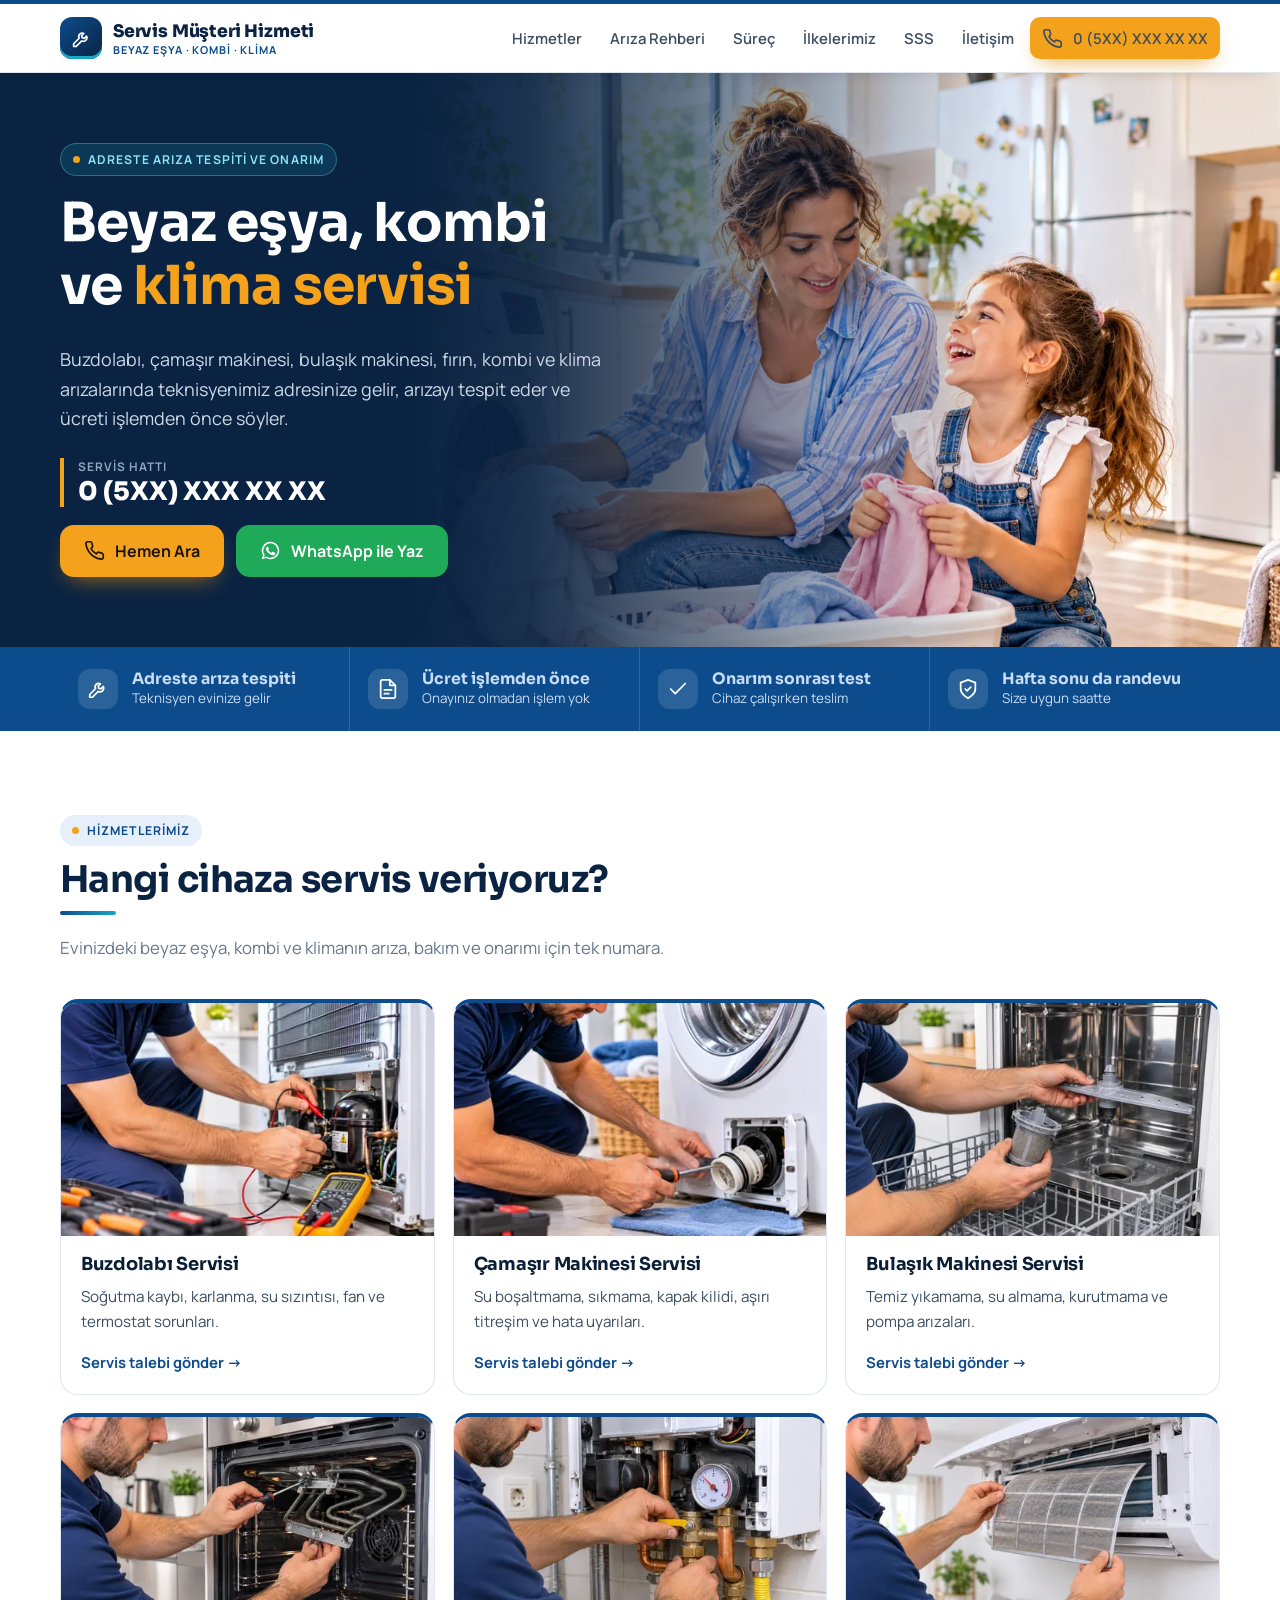
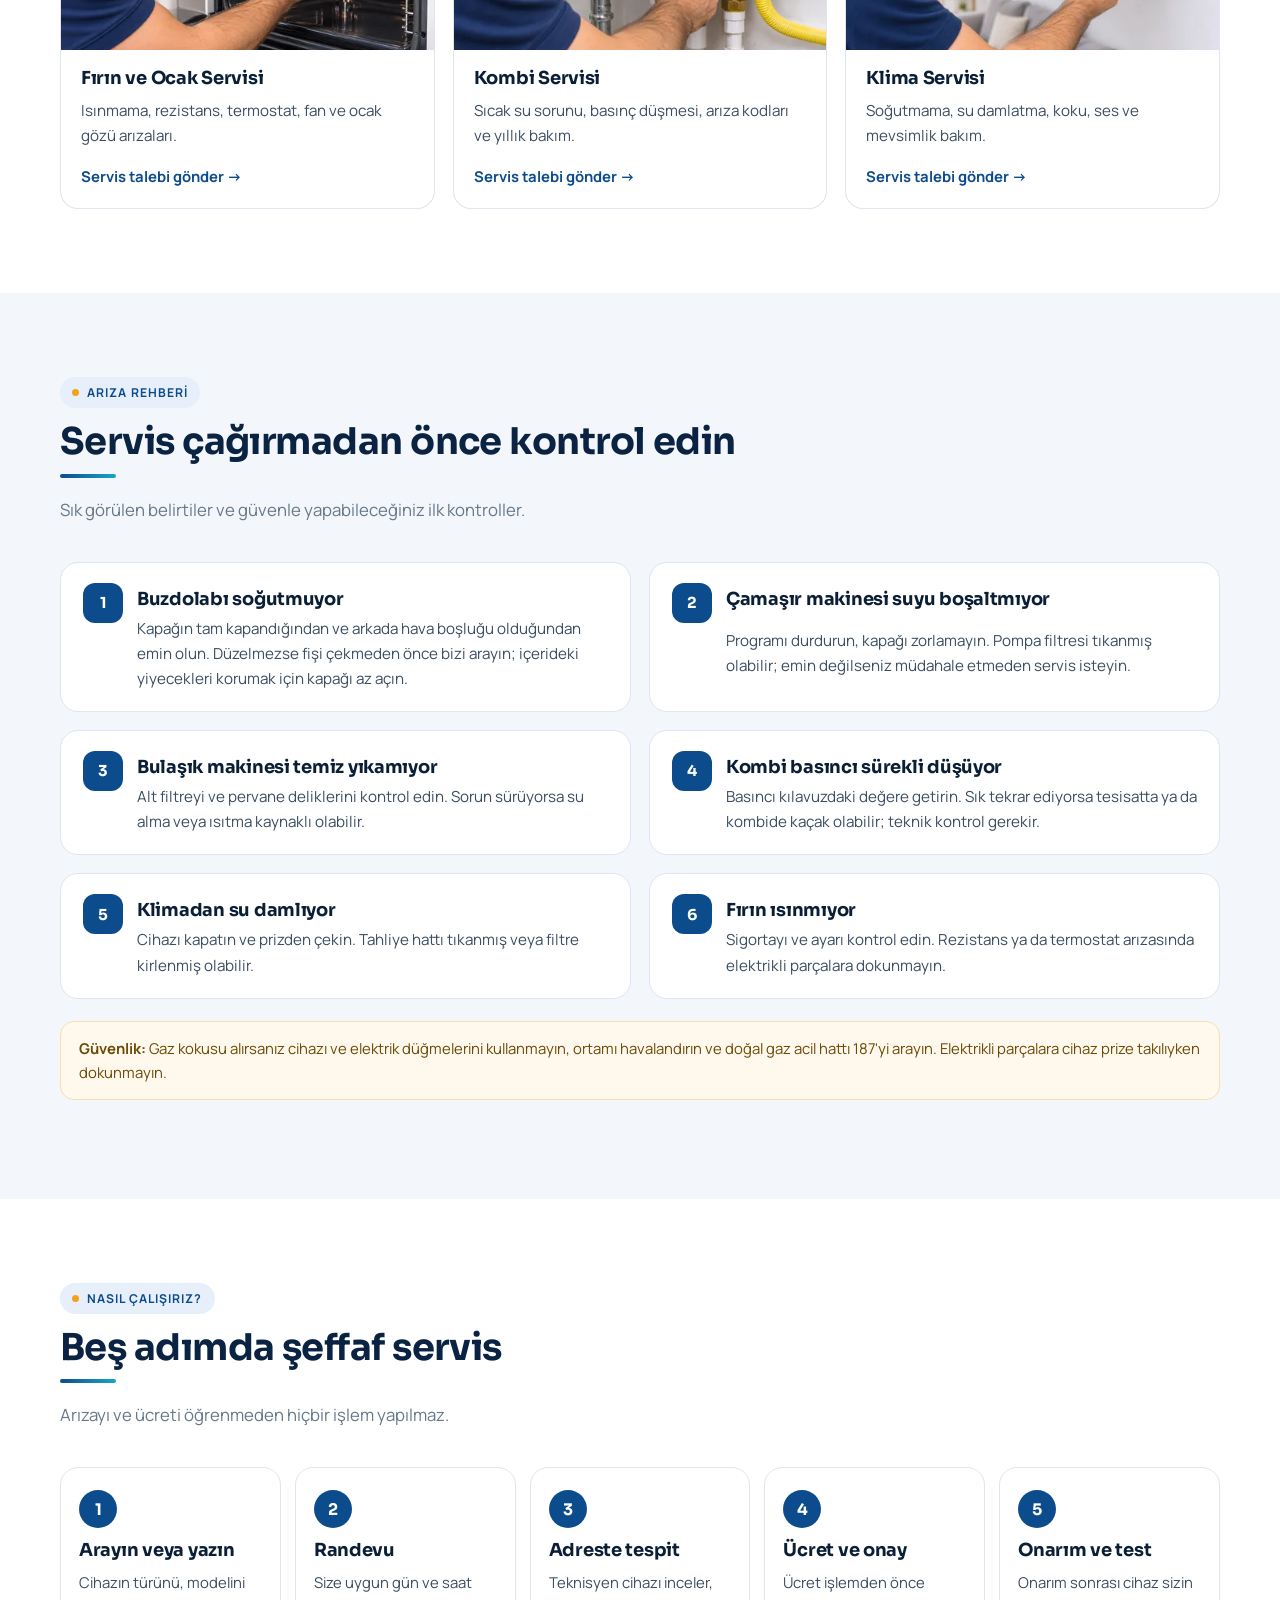
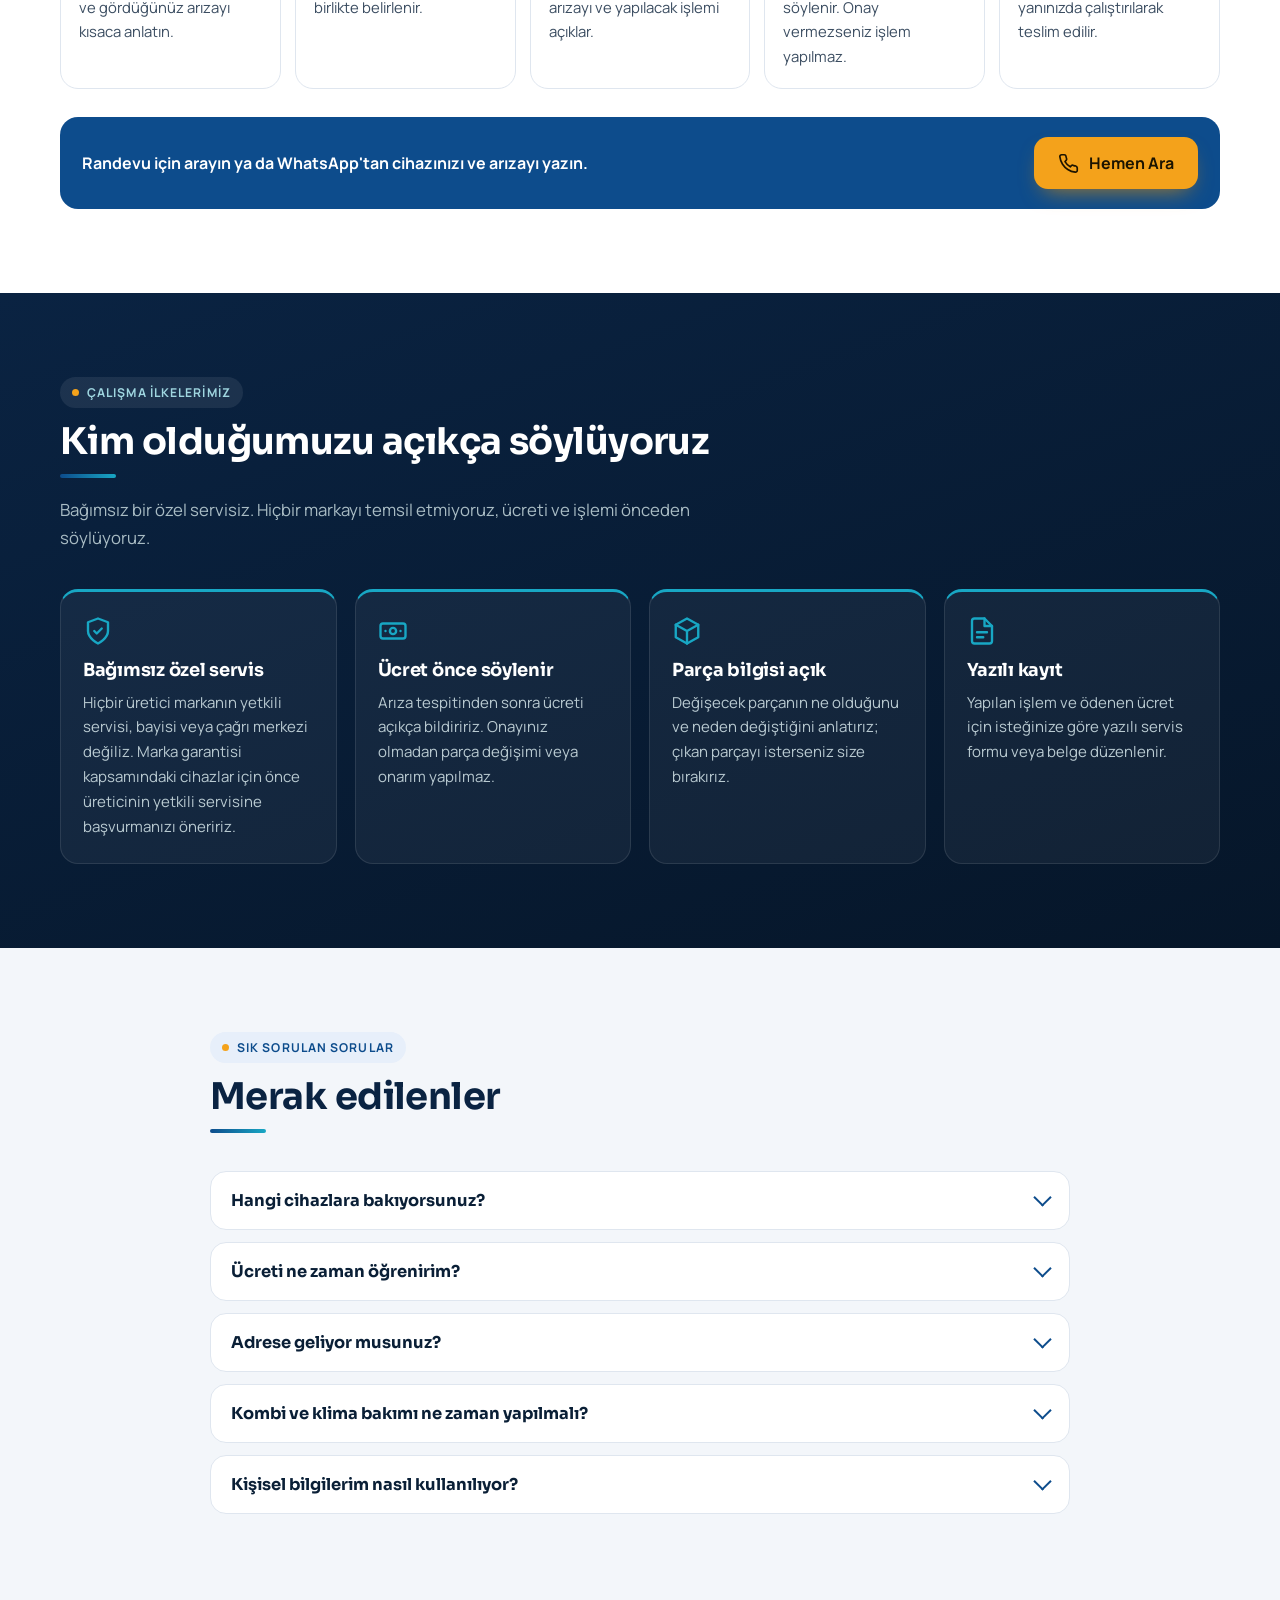
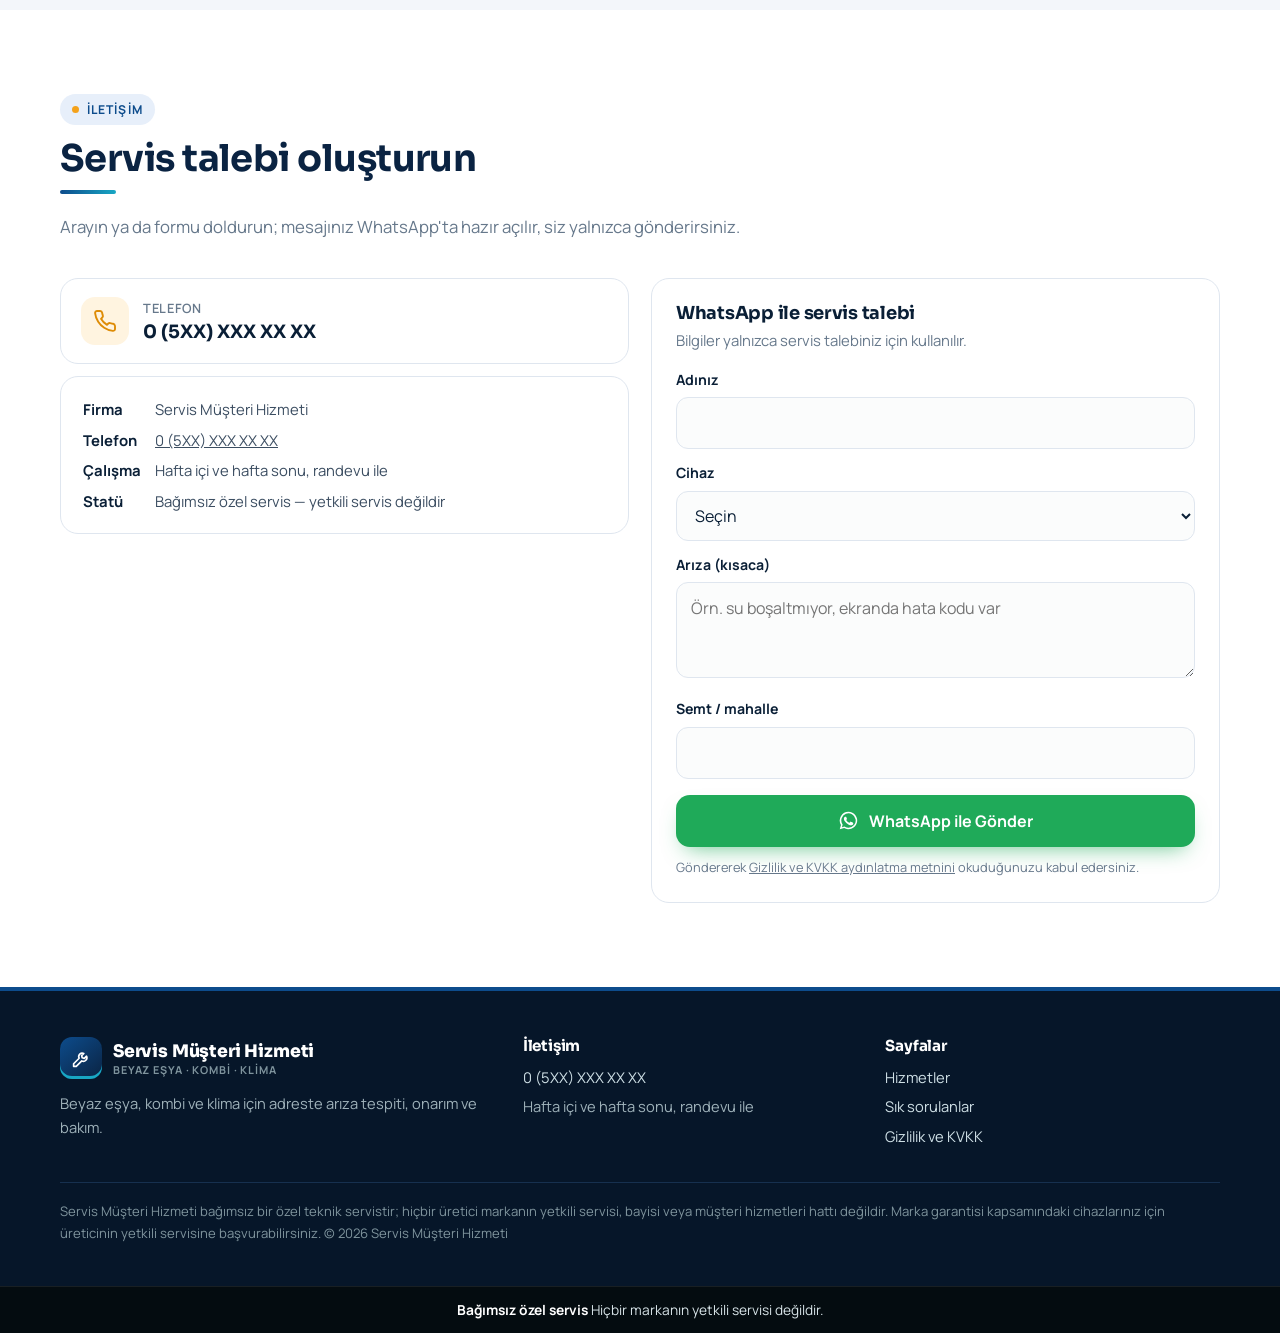
==== commit b8ced526: "SSS: 'Yetkili servis misiniz?' sorusu kaldırıldı Co-Authored-By: Claude Opus 5.5 <noreply@anthropic." ====
--- a/index.html
+++ b/index.html
@@ -144,7 +144,7 @@
 @media (max-width:640px){.bolum{padding:60px 0}.kurumsal .kap{grid-template-columns:1fr;width:100%}.k-oge{border-right:0!important;border-bottom:1px solid rgba(255,255,255,.14);padding:16px 20px}.k-oge:last-child{border-bottom:0}.cihazlar,.belirtiler,.ilkeler,.surec{grid-template-columns:1fr}.surec li:last-child{grid-column:auto}.hero .dugmeler .btn{flex:1 1 100%}.logo small{display:none}footer .kap{grid-template-columns:1fr}.serit{font-size:.76rem}}
 @media (prefers-reduced-motion:reduce){html{scroll-behavior:auto}*{transition:none!important}}
 </style>
-<script type="application/ld+json">{"@context": "https://schema.org", "@type": "WebSite", "name": "Servis Müşteri Hizmeti", "url": "https://servismusterihizmeti.com.tr/", "inLanguage": "tr-TR"}</script><script type="application/ld+json">{"@context": "https://schema.org", "@type": "FAQPage", "mainEntity": [{"@type": "Question", "name": "Yetkili servis misiniz?", "acceptedAnswer": {"@type": "Answer", "text": "Hayır. Herhangi bir markanın yetkili servisi değiliz; bağımsız özel teknik servis olarak hizmet veriyoruz. Cihazınız üretici garantisi kapsamındaysa önce markanın yetkili servisine başvurmanızı öneririz."}}, {"@type": "Question", "name": "Hangi cihazlara bakıyorsunuz?", "acceptedAnswer": {"@type": "Answer", "text": "Buzdolabı, çamaşır makinesi, bulaşık makinesi, fırın ve ocak gibi beyaz eşyalar ile kombi ve klimalara arıza, bakım ve onarım hizmeti veriyoruz."}}, {"@type": "Question", "name": "Ücreti ne zaman öğrenirim?", "acceptedAnswer": {"@type": "Answer", "text": "Arıza tespitinden sonra, işleme başlamadan önce. Ücret cihaza, arızaya ve gerekiyorsa değişecek parçaya göre belirlenir. Onay vermezseniz işlem yapılmaz."}}, {"@type": "Question", "name": "Adrese geliyor musunuz?", "acceptedAnswer": {"@type": "Answer", "text": "Evet, randevu ile adreste servis veriyoruz. Arayarak ya da WhatsApp'tan adresinizi ve arızayı iletebilirsiniz."}}, {"@type": "Question", "name": "Kombi ve klima bakımı ne zaman yapılmalı?", "acceptedAnswer": {"@type": "Answer", "text": "Kombi için ısıtma sezonu başlamadan, klima için yoğun kullanım dönemi öncesinde yılda bir bakım genel olarak önerilir."}}, {"@type": "Question", "name": "Kişisel bilgilerim nasıl kullanılıyor?", "acceptedAnswer": {"@type": "Answer", "text": "Paylaştığınız ad, telefon ve adres yalnızca servis talebiniz için kullanılır. Ayrıntılar Gizlilik ve KVKK sayfamızdadır."}}]}</script><script type="application/ld+json">{"@context": "https://schema.org", "@type": "Service", "serviceType": "Beyaz eşya, kombi ve klima teknik servisi", "provider": {"@type": "Organization", "name": "Servis Müşteri Hizmeti", "url": "https://servismusterihizmeti.com.tr/"}, "hasOfferCatalog": {"@type": "OfferCatalog", "name": "Servis hizmetleri", "itemListElement": [{"@type": "Offer", "itemOffered": {"@type": "Service", "name": "Buzdolabı servisi"}}, {"@type": "Offer", "itemOffered": {"@type": "Service", "name": "Çamaşır Makinesi servisi"}}, {"@type": "Offer", "itemOffered": {"@type": "Service", "name": "Bulaşık Makinesi servisi"}}, {"@type": "Offer", "itemOffered": {"@type": "Service", "name": "Fırın ve Ocak servisi"}}, {"@type": "Offer", "itemOffered": {"@type": "Service", "name": "Kombi servisi"}}, {"@type": "Offer", "itemOffered": {"@type": "Service", "name": "Klima servisi"}}]}}</script><link rel="preload" as="image" href="img/hero-800.webp" imagesrcset="img/hero-800.webp 800w, img/hero-1400.webp 1400w" imagesizes="100vw" fetchpriority="high">
+<script type="application/ld+json">{"@context": "https://schema.org", "@type": "WebSite", "name": "Servis Müşteri Hizmeti", "url": "https://servismusterihizmeti.com.tr/", "inLanguage": "tr-TR"}</script><script type="application/ld+json">{"@context": "https://schema.org", "@type": "FAQPage", "mainEntity": [{"@type": "Question", "name": "Hangi cihazlara bakıyorsunuz?", "acceptedAnswer": {"@type": "Answer", "text": "Buzdolabı, çamaşır makinesi, bulaşık makinesi, fırın ve ocak gibi beyaz eşyalar ile kombi ve klimalara arıza, bakım ve onarım hizmeti veriyoruz."}}, {"@type": "Question", "name": "Ücreti ne zaman öğrenirim?", "acceptedAnswer": {"@type": "Answer", "text": "Arıza tespitinden sonra, işleme başlamadan önce. Ücret cihaza, arızaya ve gerekiyorsa değişecek parçaya göre belirlenir. Onay vermezseniz işlem yapılmaz."}}, {"@type": "Question", "name": "Adrese geliyor musunuz?", "acceptedAnswer": {"@type": "Answer", "text": "Evet, randevu ile adreste servis veriyoruz. Arayarak ya da WhatsApp'tan adresinizi ve arızayı iletebilirsiniz."}}, {"@type": "Question", "name": "Kombi ve klima bakımı ne zaman yapılmalı?", "acceptedAnswer": {"@type": "Answer", "text": "Kombi için ısıtma sezonu başlamadan, klima için yoğun kullanım dönemi öncesinde yılda bir bakım genel olarak önerilir."}}, {"@type": "Question", "name": "Kişisel bilgilerim nasıl kullanılıyor?", "acceptedAnswer": {"@type": "Answer", "text": "Paylaştığınız ad, telefon ve adres yalnızca servis talebiniz için kullanılır. Ayrıntılar Gizlilik ve KVKK sayfamızdadır."}}]}</script><script type="application/ld+json">{"@context": "https://schema.org", "@type": "Service", "serviceType": "Beyaz eşya, kombi ve klima teknik servisi", "provider": {"@type": "Organization", "name": "Servis Müşteri Hizmeti", "url": "https://servismusterihizmeti.com.tr/"}, "hasOfferCatalog": {"@type": "OfferCatalog", "name": "Servis hizmetleri", "itemListElement": [{"@type": "Offer", "itemOffered": {"@type": "Service", "name": "Buzdolabı servisi"}}, {"@type": "Offer", "itemOffered": {"@type": "Service", "name": "Çamaşır Makinesi servisi"}}, {"@type": "Offer", "itemOffered": {"@type": "Service", "name": "Bulaşık Makinesi servisi"}}, {"@type": "Offer", "itemOffered": {"@type": "Service", "name": "Fırın ve Ocak servisi"}}, {"@type": "Offer", "itemOffered": {"@type": "Service", "name": "Kombi servisi"}}, {"@type": "Offer", "itemOffered": {"@type": "Service", "name": "Klima servisi"}}]}}</script><link rel="preload" as="image" href="img/hero-800.webp" imagesrcset="img/hero-800.webp 800w, img/hero-1400.webp 1400w" imagesizes="100vw" fetchpriority="high">
 </head><body><header class="ust"><div class="kap">
 <a class="logo" href="#ust" aria-label="Servis Müşteri Hizmeti ana sayfa"><span class="logo-isaret"><svg viewBox="0 0 24 24" fill="none" stroke="currentColor" stroke-width="1.9" stroke-linecap="round" stroke-linejoin="round" aria-hidden="true"><path d="M14.7 6.3a4 4 0 0 0-5.4 5.4L3 18v3h3l6.3-6.3a4 4 0 0 0 5.4-5.4l-2.5 2.5-2.4-.6-.6-2.4z"/></svg></span><span>Servis Müşteri Hizmeti<small>Beyaz eşya · Kombi · Klima</small></span></a>
 <button class="menu-ac" type="button" aria-label="Menüyü aç" aria-expanded="false" aria-controls="menu"><svg viewBox="0 0 24 24" fill="none" stroke="currentColor" stroke-width="1.9" stroke-linecap="round" stroke-linejoin="round" aria-hidden="true"><path d="M4 7h16M4 12h16M4 17h16"/></svg></button>
@@ -205,7 +205,7 @@
 <!-- 6 · SSS -->
 <section class="bolum" id="sss" aria-labelledby="h-sss"><div class="kap dar">
 <div class="bas"><span class="ust-etiket"><i></i>Sık sorulan sorular</span><h2 id="h-sss">Merak edilenler</h2></div>
-<div class="sss"><details><summary>Yetkili servis misiniz?</summary><p>Hayır. Herhangi bir markanın yetkili servisi değiliz; bağımsız özel teknik servis olarak hizmet veriyoruz. Cihazınız üretici garantisi kapsamındaysa önce markanın yetkili servisine başvurmanızı öneririz.</p></details><details><summary>Hangi cihazlara bakıyorsunuz?</summary><p>Buzdolabı, çamaşır makinesi, bulaşık makinesi, fırın ve ocak gibi beyaz eşyalar ile kombi ve klimalara arıza, bakım ve onarım hizmeti veriyoruz.</p></details><details><summary>Ücreti ne zaman öğrenirim?</summary><p>Arıza tespitinden sonra, işleme başlamadan önce. Ücret cihaza, arızaya ve gerekiyorsa değişecek parçaya göre belirlenir. Onay vermezseniz işlem yapılmaz.</p></details><details><summary>Adrese geliyor musunuz?</summary><p>Evet, randevu ile adreste servis veriyoruz. Arayarak ya da WhatsApp&#x27;tan adresinizi ve arızayı iletebilirsiniz.</p></details><details><summary>Kombi ve klima bakımı ne zaman yapılmalı?</summary><p>Kombi için ısıtma sezonu başlamadan, klima için yoğun kullanım dönemi öncesinde yılda bir bakım genel olarak önerilir.</p></details><details><summary>Kişisel bilgilerim nasıl kullanılıyor?</summary><p>Paylaştığınız ad, telefon ve adres yalnızca servis talebiniz için kullanılır. Ayrıntılar Gizlilik ve KVKK sayfamızdadır.</p></details></div>
+<div class="sss"><details><summary>Hangi cihazlara bakıyorsunuz?</summary><p>Buzdolabı, çamaşır makinesi, bulaşık makinesi, fırın ve ocak gibi beyaz eşyalar ile kombi ve klimalara arıza, bakım ve onarım hizmeti veriyoruz.</p></details><details><summary>Ücreti ne zaman öğrenirim?</summary><p>Arıza tespitinden sonra, işleme başlamadan önce. Ücret cihaza, arızaya ve gerekiyorsa değişecek parçaya göre belirlenir. Onay vermezseniz işlem yapılmaz.</p></details><details><summary>Adrese geliyor musunuz?</summary><p>Evet, randevu ile adreste servis veriyoruz. Arayarak ya da WhatsApp&#x27;tan adresinizi ve arızayı iletebilirsiniz.</p></details><details><summary>Kombi ve klima bakımı ne zaman yapılmalı?</summary><p>Kombi için ısıtma sezonu başlamadan, klima için yoğun kullanım dönemi öncesinde yılda bir bakım genel olarak önerilir.</p></details><details><summary>Kişisel bilgilerim nasıl kullanılıyor?</summary><p>Paylaştığınız ad, telefon ve adres yalnızca servis talebiniz için kullanılır. Ayrıntılar Gizlilik ve KVKK sayfamızdadır.</p></details></div>
 </div></section>
 
 <!-- 7 · İLETİŞİM -->
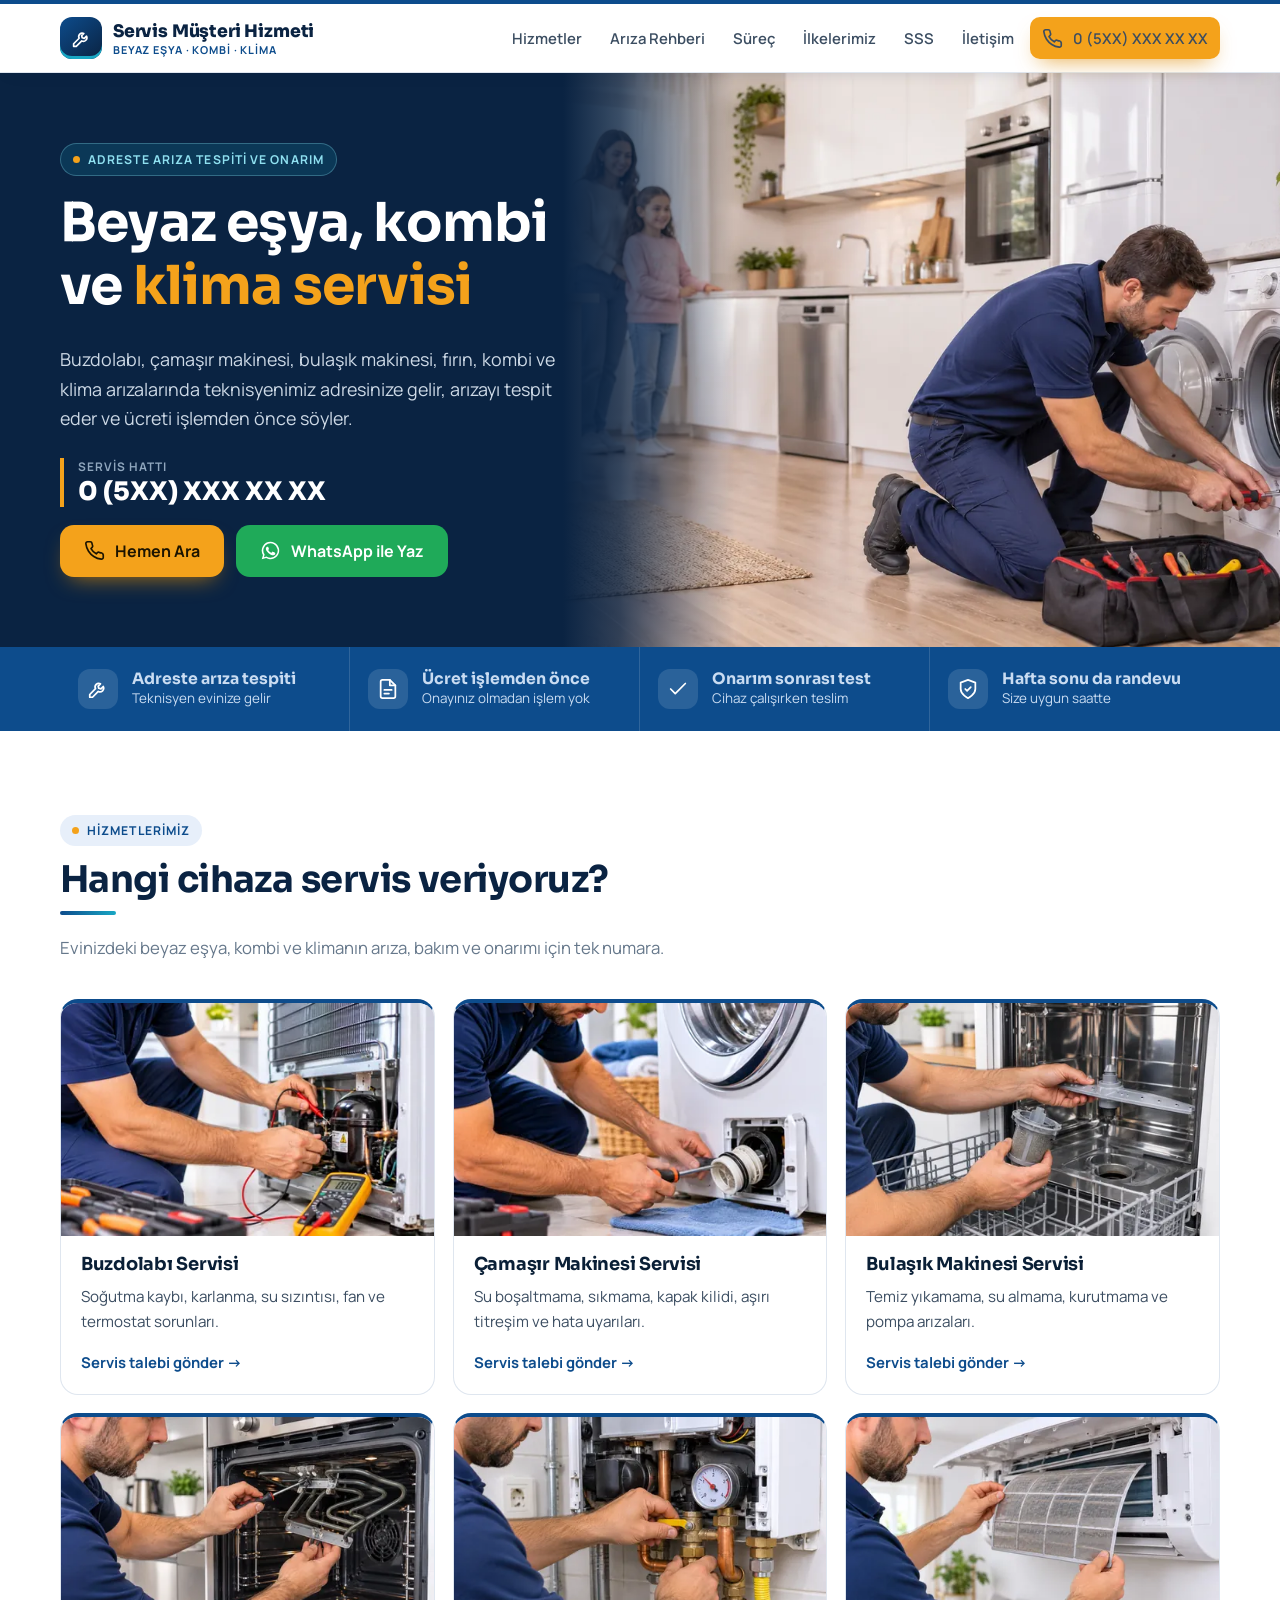
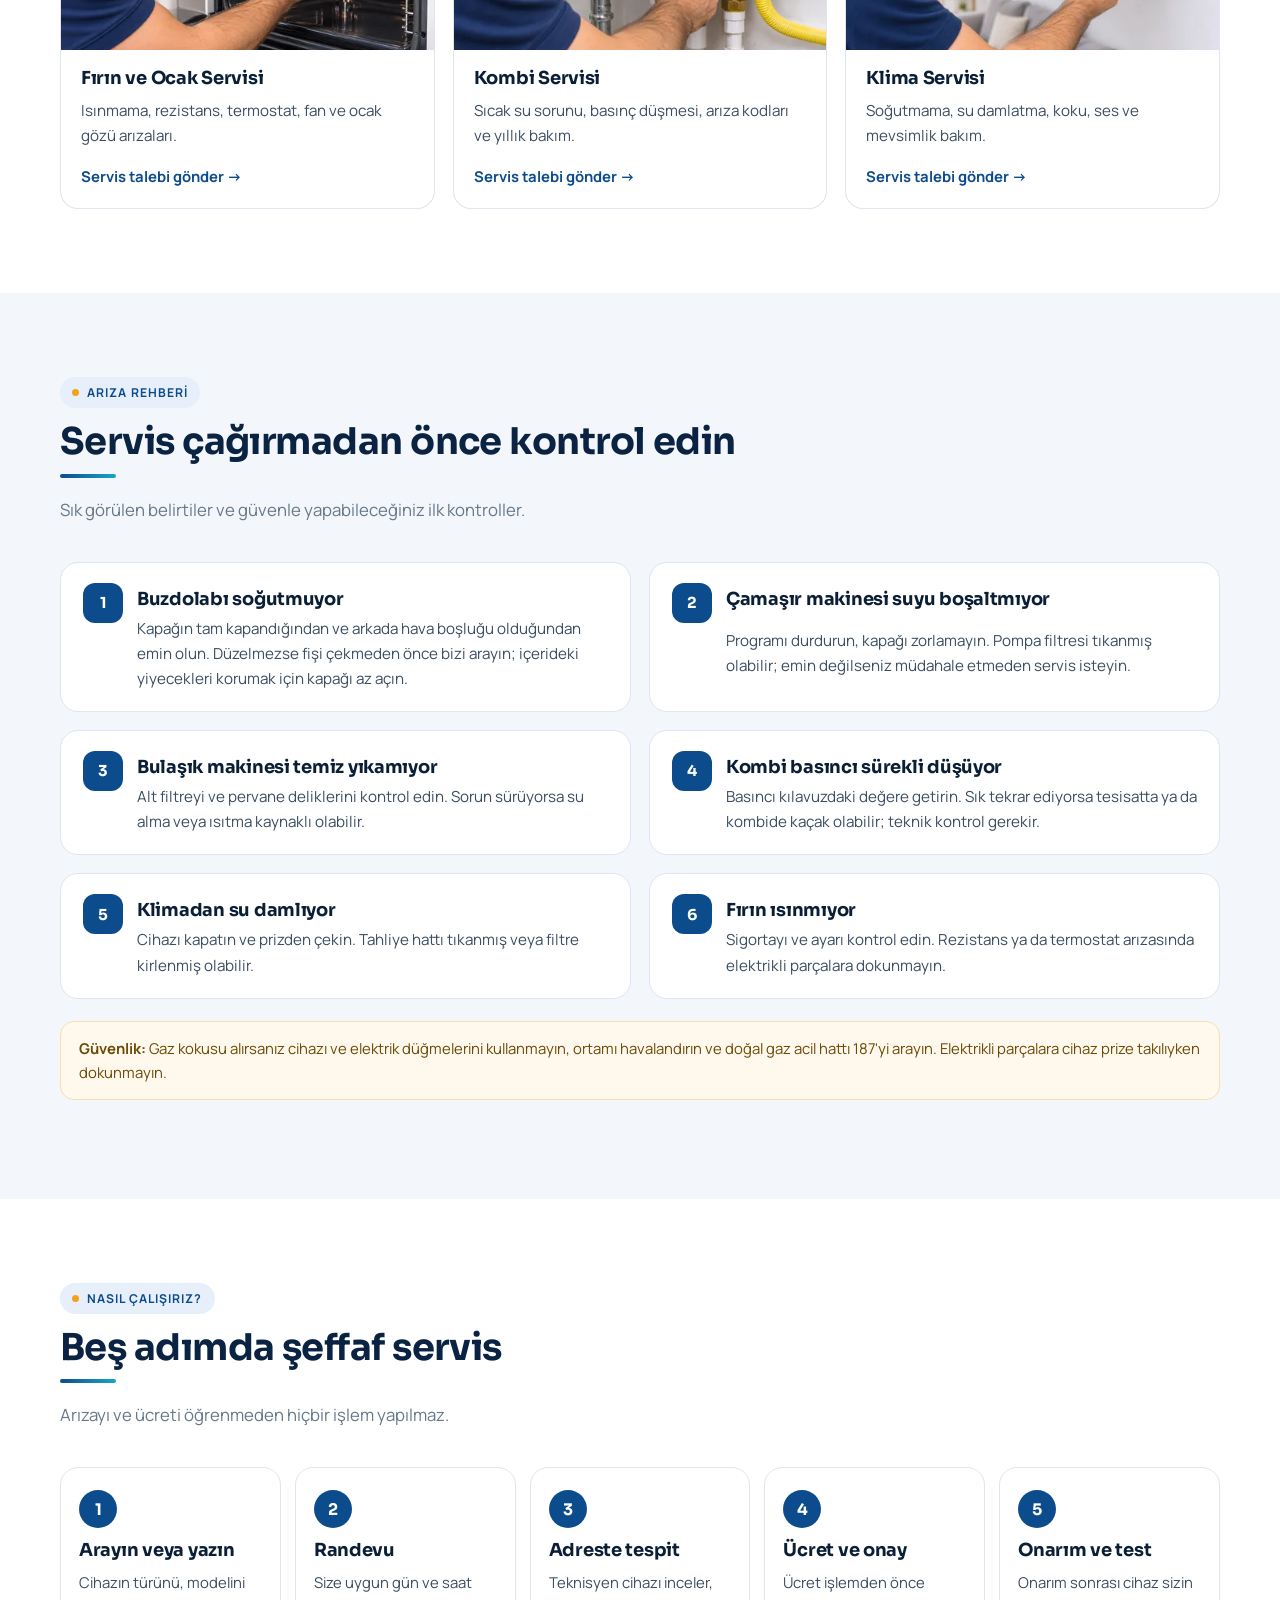
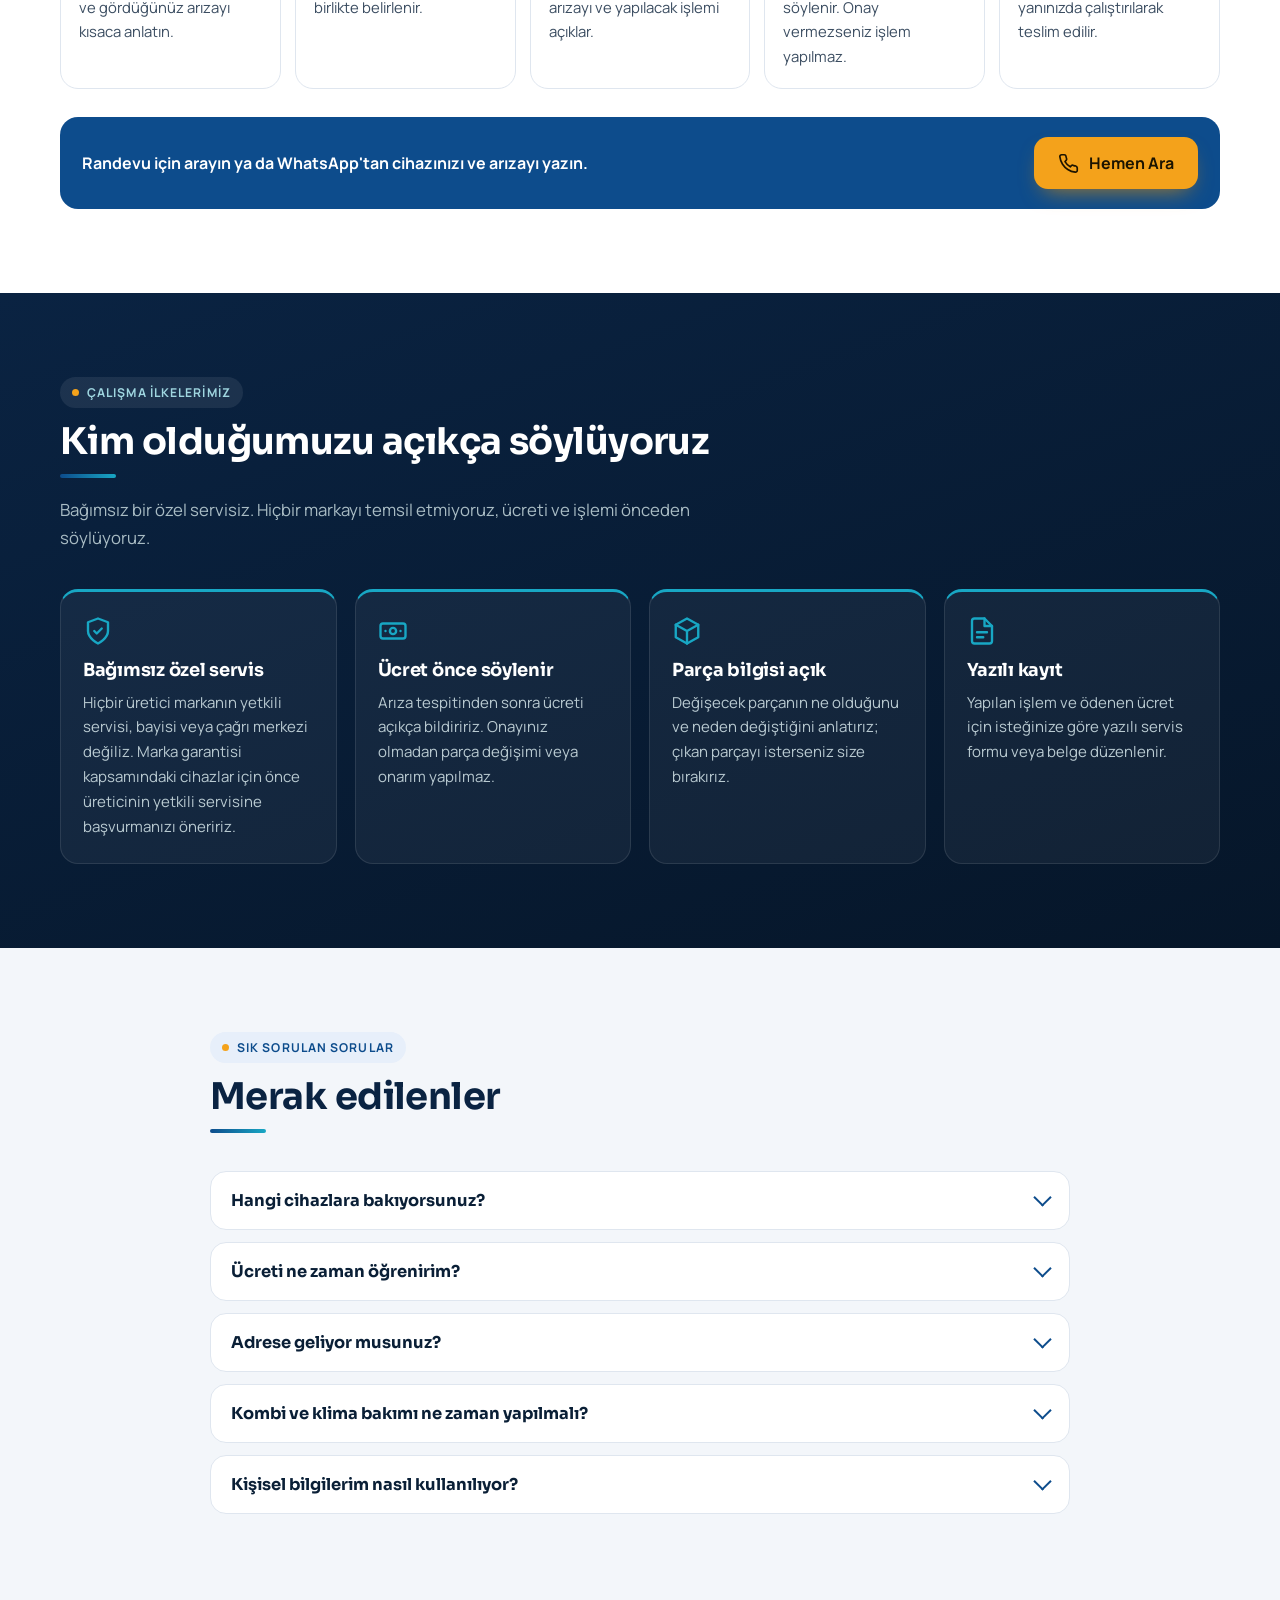
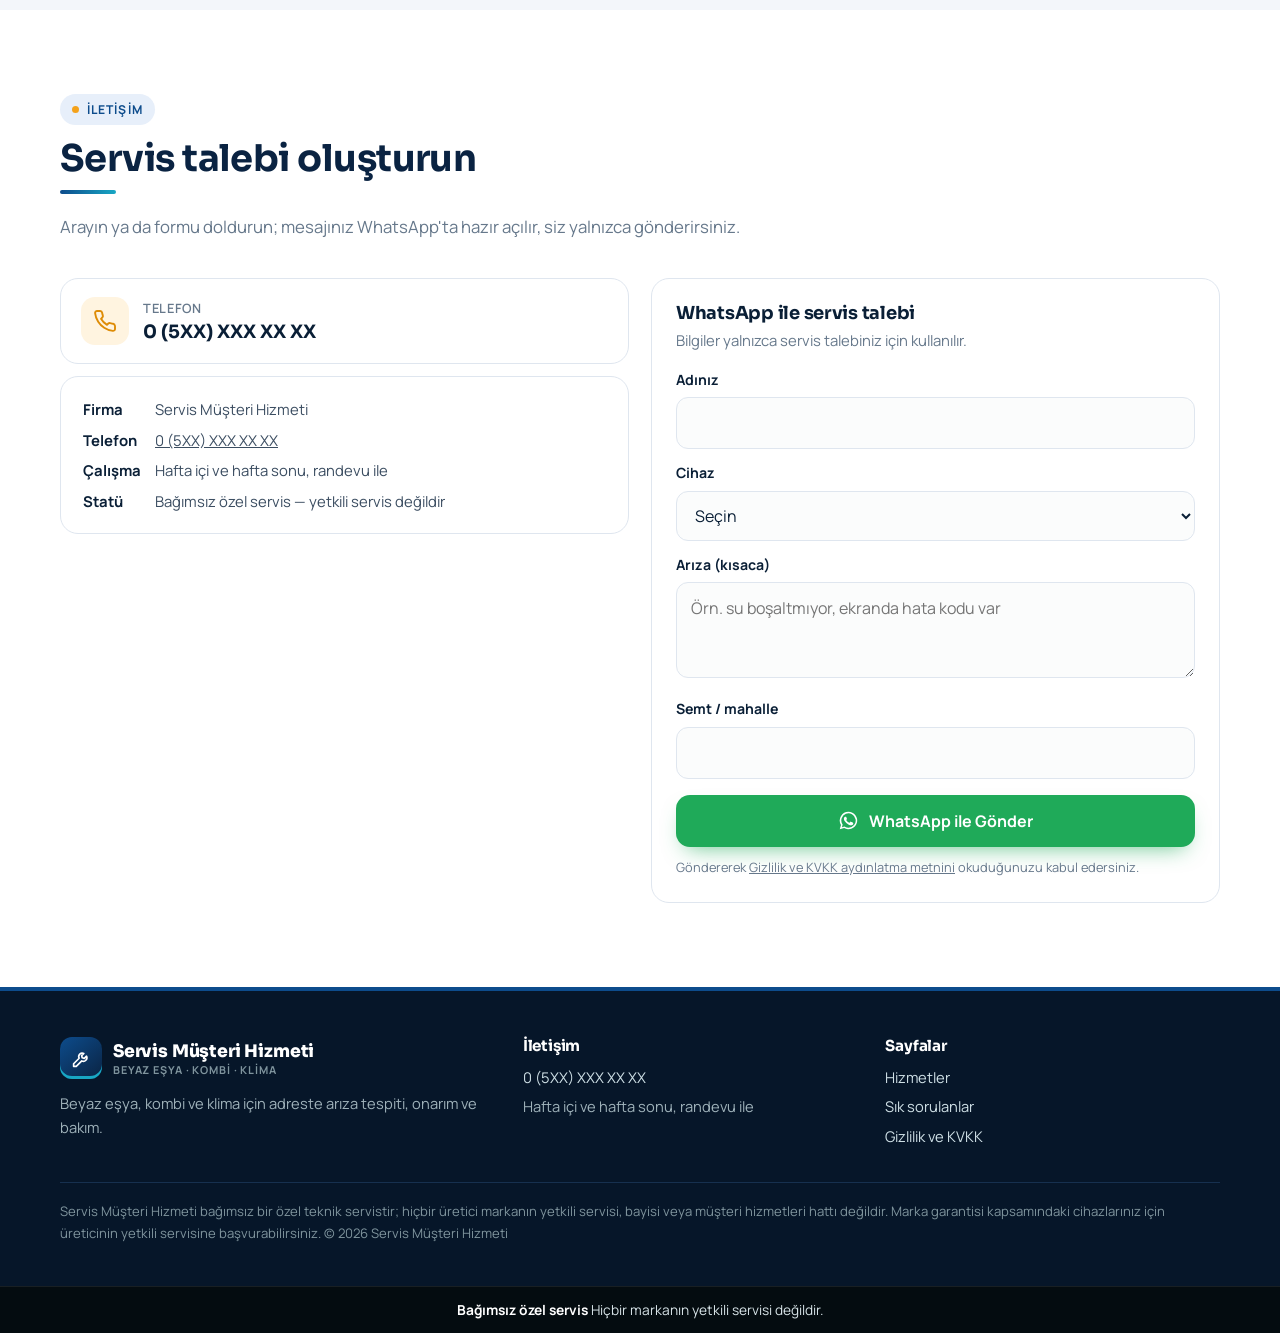
==== commit c3620506: "Yeni ana görsel: önde teknisyen, arkada anne ve kızı; kadraj ayarı Co-Authored-By: Claude Opus 5.5 <" ====
--- a/index.html
+++ b/index.html
@@ -48,11 +48,11 @@
 .dugmeler{display:flex;flex-wrap:wrap;gap:12px}
 /* 1 — hero */
 .hero{position:relative;overflow:hidden;background:var(--lac);color:#fff;min-height:560px;display:flex;align-items:center;padding:70px 0}
-.hero-gorsel{position:absolute;inset:0 0 0 32%;background:var(--lac)}
-.hero-gorsel img,.hero-gorsel .cizim{width:100%;height:100%;object-fit:cover;object-position:35% 40%}
-.hero-gorsel::after{content:"";position:absolute;inset:0;background:linear-gradient(90deg,var(--lac) 0,rgba(10,35,66,.92) 14%,rgba(10,35,66,.45) 42%,rgba(10,35,66,0) 70%)}
+.hero-gorsel{position:absolute;inset:0 0 0 44%;background:var(--lac)}
+.hero-gorsel img,.hero-gorsel .cizim{width:100%;height:100%;object-fit:cover;object-position:62% 50%}
+.hero-gorsel::after{content:"";position:absolute;inset:0;background:linear-gradient(90deg,var(--lac) 0,rgba(10,35,66,.8) 8%,rgba(10,35,66,0) 24%)}
 .hero .kap{position:relative;z-index:1}
-.hero-ic{max-width:560px}
+.hero-ic{max-width:min(520px,44vw)}
 .ust-etiket{display:inline-flex;align-items:center;gap:8px;font:700 .76rem var(--f);letter-spacing:.09em;text-transform:uppercase;color:var(--pet);background:var(--pet-soft);padding:7px 12px;border-radius:999px;margin-bottom:16px}
 .ust-etiket i{width:7px;height:7px;border-radius:50%;background:var(--amb)}
 .hero .ust-etiket{background:rgba(24,167,196,.16);color:#8fe0f0;border:1px solid rgba(143,224,240,.3)}
@@ -140,7 +140,7 @@
 .metin h1{font-size:clamp(1.7rem,4vw,2.3rem)}.metin h2{font-size:1.25rem;margin-top:1.6em}.metin p,.metin li{color:var(--ink2)}
 @media (max-width:1020px){.kurumsal .kap{grid-template-columns:repeat(2,1fr)}.k-oge:nth-child(2){border-right:0}.k-oge:nth-child(-n+2){border-bottom:1px solid rgba(255,255,255,.14)}.cihazlar{grid-template-columns:repeat(2,1fr)}.surec{grid-template-columns:repeat(2,1fr)}.surec li:last-child{grid-column:1/-1}.ilkeler{grid-template-columns:repeat(2,1fr)}.iletisim{grid-template-columns:1fr}footer .kap{grid-template-columns:1fr 1fr}footer .kap>div:first-child{grid-column:1/-1}}
 @media (max-width:860px){.menu-ac{display:block}.menu{display:none;position:absolute;top:100%;left:0;right:0;flex-direction:column;align-items:stretch;background:#fff;border-bottom:1px solid var(--line);padding:10px 16px 16px;gap:2px;box-shadow:var(--sh)}.menu.acik{display:flex}.menu a{padding:13px 12px;font-size:1rem}.menu .btn{margin-top:8px}.yapiskan{display:flex}.ust .menu .btn-ara{display:none}footer .serit{padding-bottom:calc(86px + env(safe-area-inset-bottom))}}
-@media (max-width:760px){.hero{display:block;min-height:0;padding:0 0 40px}.hero-gorsel{position:relative;inset:auto;aspect-ratio:16/10}.hero-gorsel::after{background:linear-gradient(180deg,rgba(10,35,66,0) 55%,var(--lac) 100%)}.hero .kap{margin-top:-24px}}
+@media (max-width:760px){.hero-ic{max-width:none}.hero{display:block;min-height:0;padding:0 0 40px}.hero-gorsel{position:relative;inset:auto;aspect-ratio:16/10}.hero-gorsel::after{background:linear-gradient(180deg,rgba(10,35,66,0) 55%,var(--lac) 100%)}.hero .kap{margin-top:-24px}}
 @media (max-width:640px){.bolum{padding:60px 0}.kurumsal .kap{grid-template-columns:1fr;width:100%}.k-oge{border-right:0!important;border-bottom:1px solid rgba(255,255,255,.14);padding:16px 20px}.k-oge:last-child{border-bottom:0}.cihazlar,.belirtiler,.ilkeler,.surec{grid-template-columns:1fr}.surec li:last-child{grid-column:auto}.hero .dugmeler .btn{flex:1 1 100%}.logo small{display:none}footer .kap{grid-template-columns:1fr}.serit{font-size:.76rem}}
 @media (prefers-reduced-motion:reduce){html{scroll-behavior:auto}*{transition:none!important}}
 </style>
@@ -155,7 +155,7 @@
 <main id="ust">
 <!-- 1 · GİRİŞ -->
 <section class="hero" aria-labelledby="h1">
-<div class="hero-gorsel"><img src="img/hero-800.webp" srcset="img/hero-800.webp 800w, img/hero-1400.webp 1400w" sizes="100vw" width="800" height="450" alt="Mutfakta beyaz eşyaların önünde gülümseyen anne ve kızı" fetchpriority="high"></div>
+<div class="hero-gorsel"><img src="img/hero-800.webp" srcset="img/hero-800.webp 800w, img/hero-1400.webp 1400w" sizes="100vw" width="800" height="450" alt="Teknisyen mutfakta çamaşır makinesini tamir ediyor, arkada anne ve kızı" fetchpriority="high"></div>
 <div class="kap">
 <div class="hero-ic">
 <span class="ust-etiket"><i></i>Adreste arıza tespiti ve onarım</span>
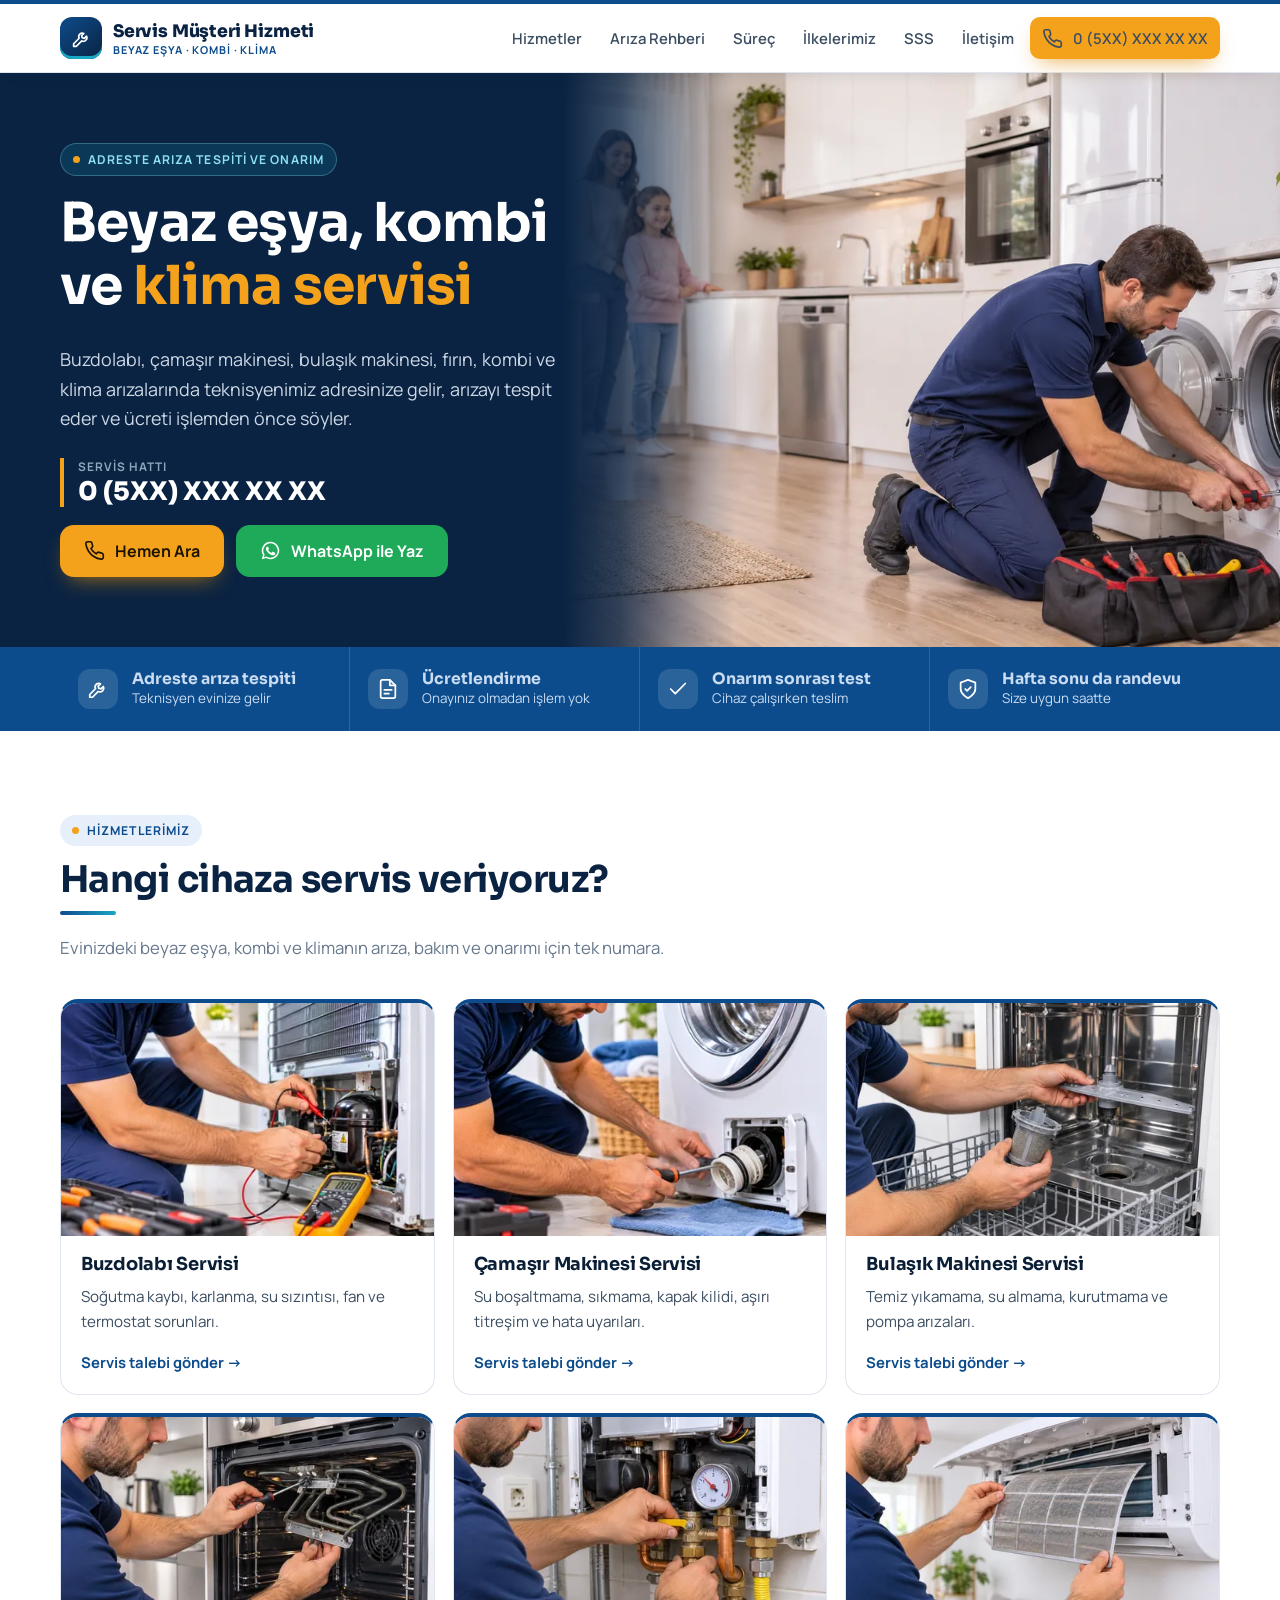
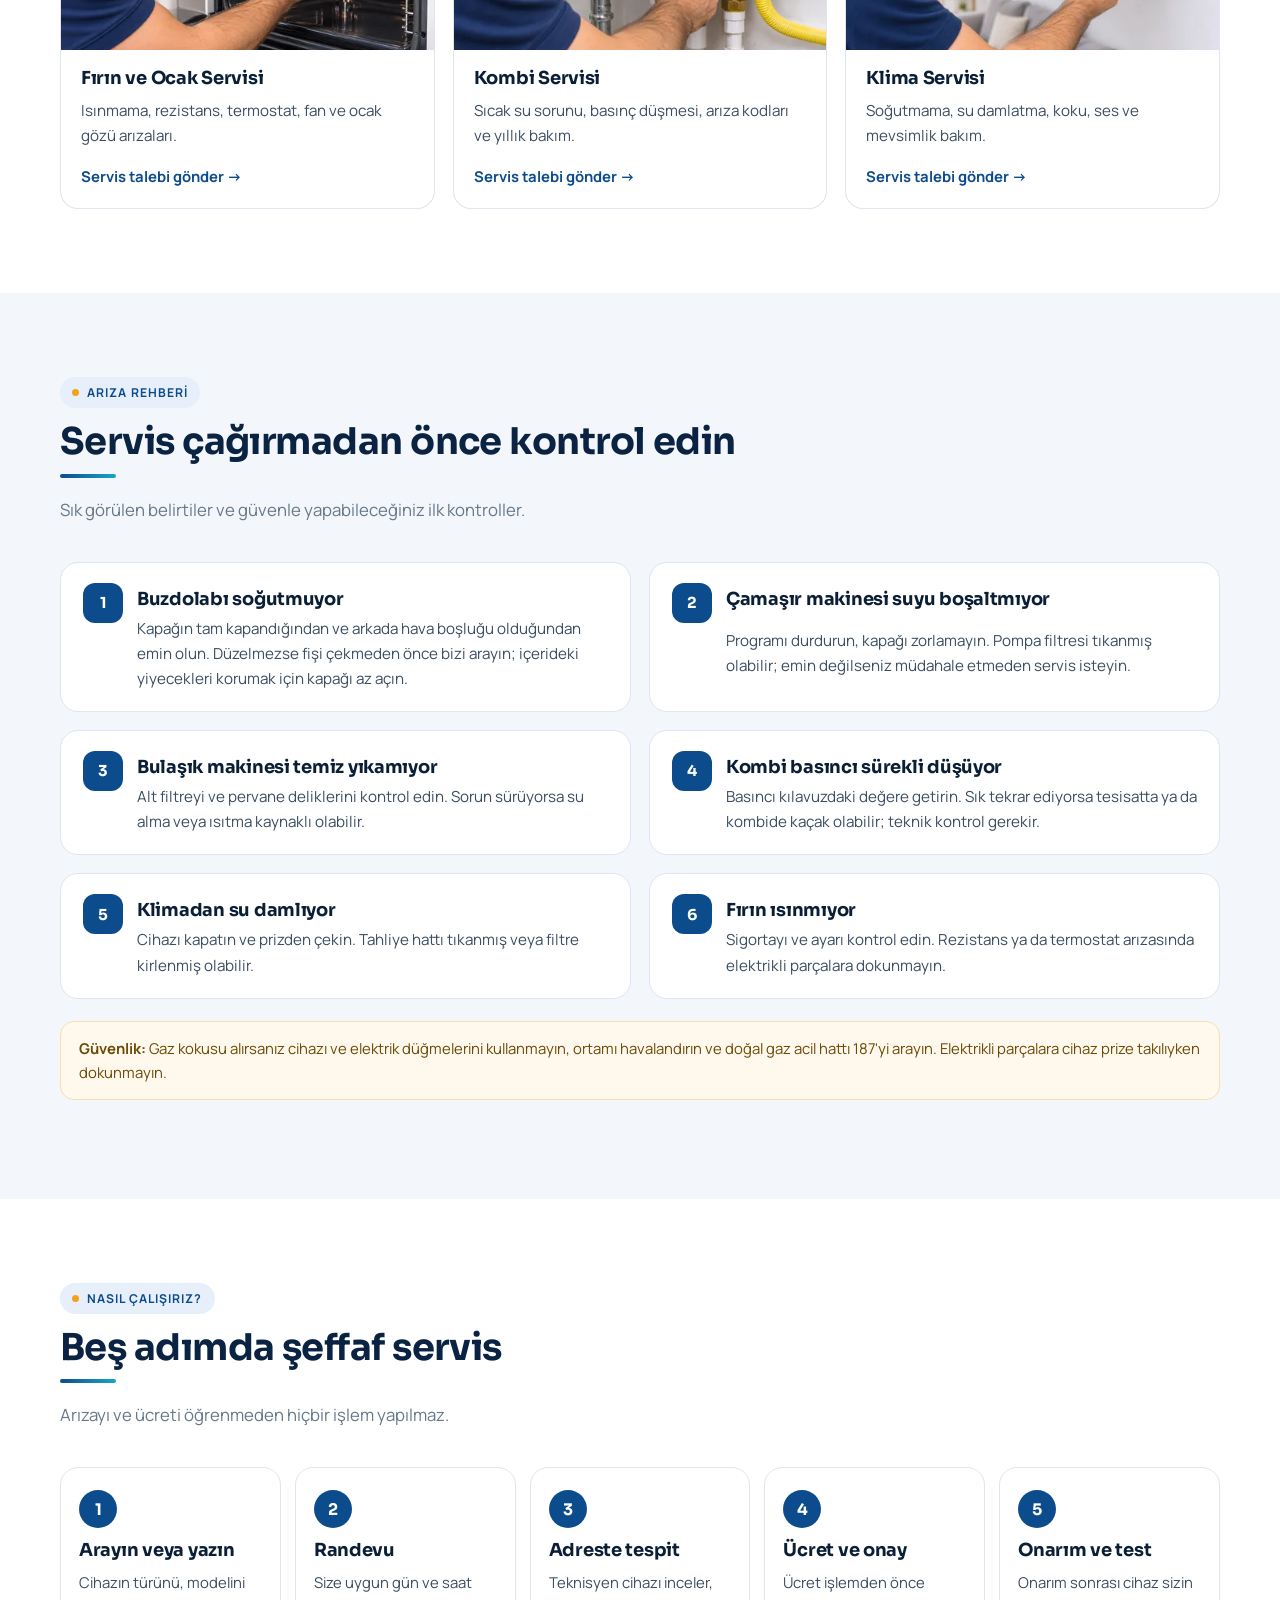
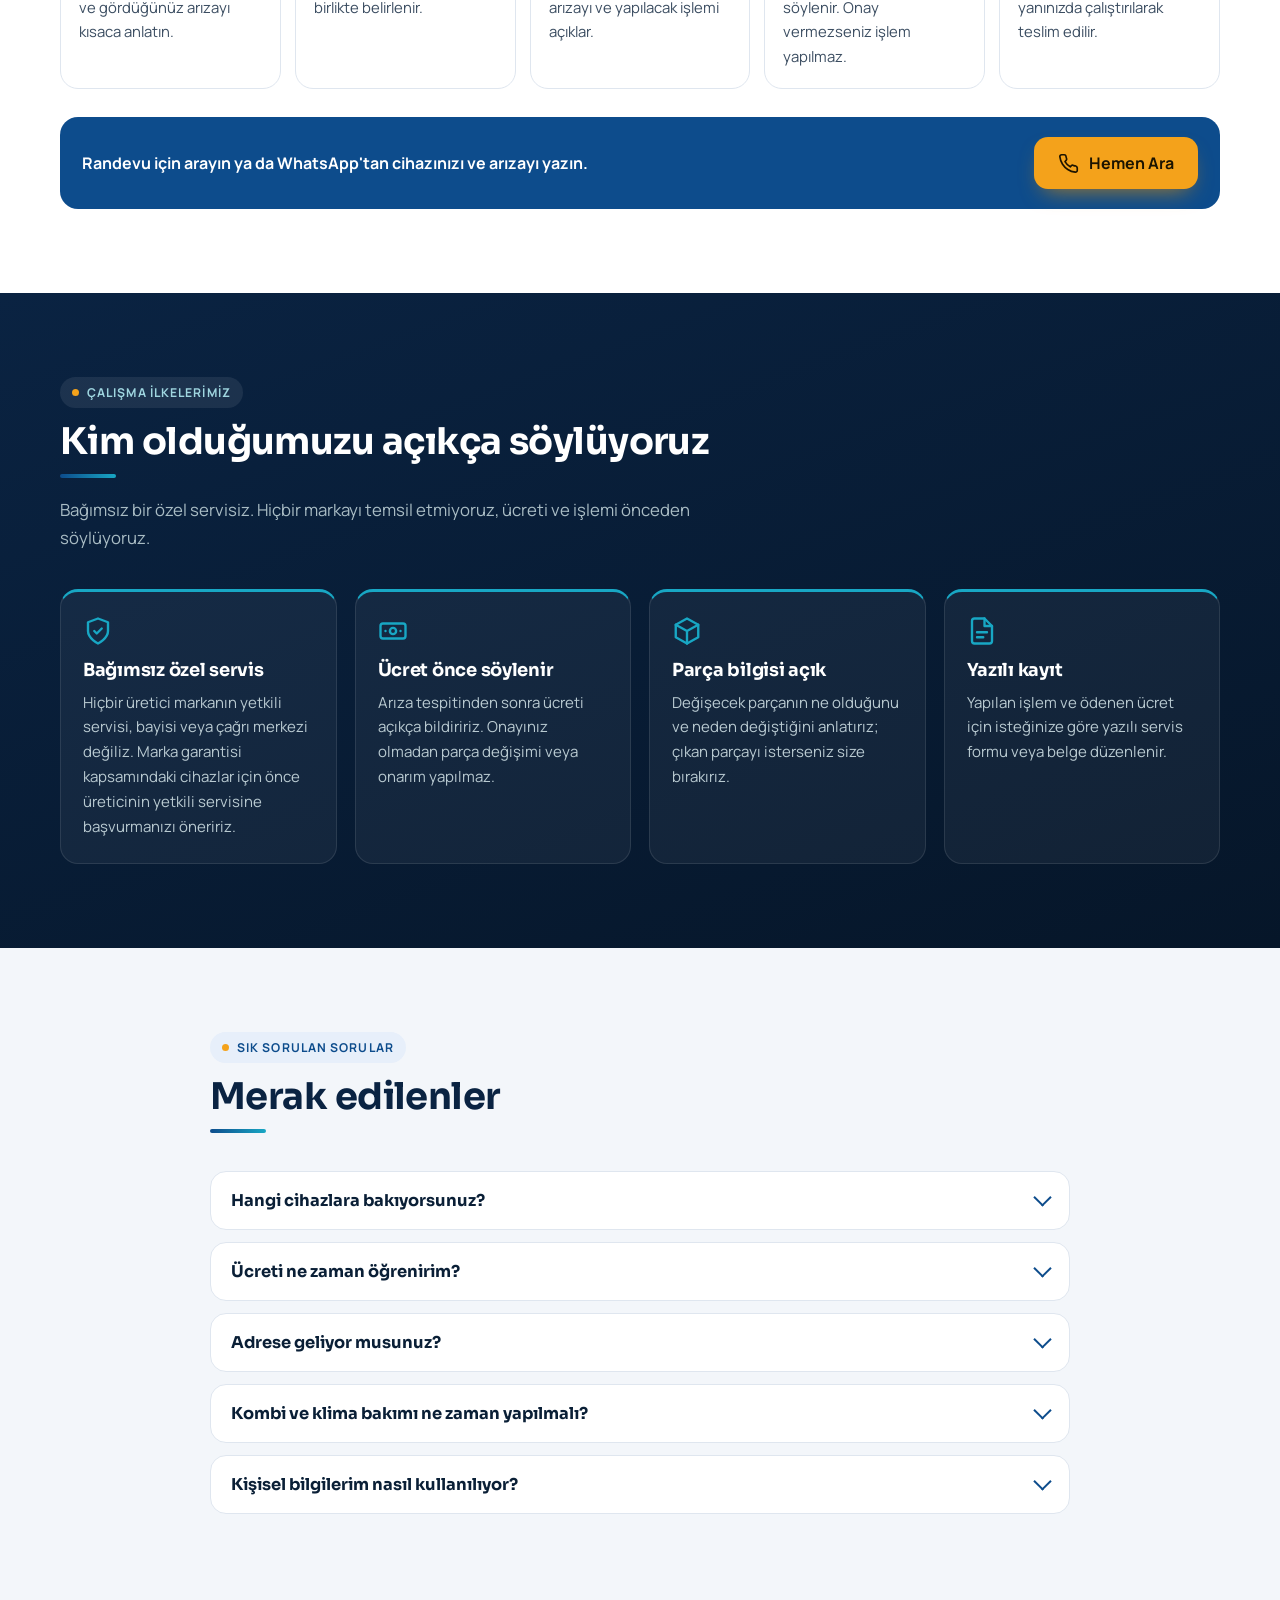
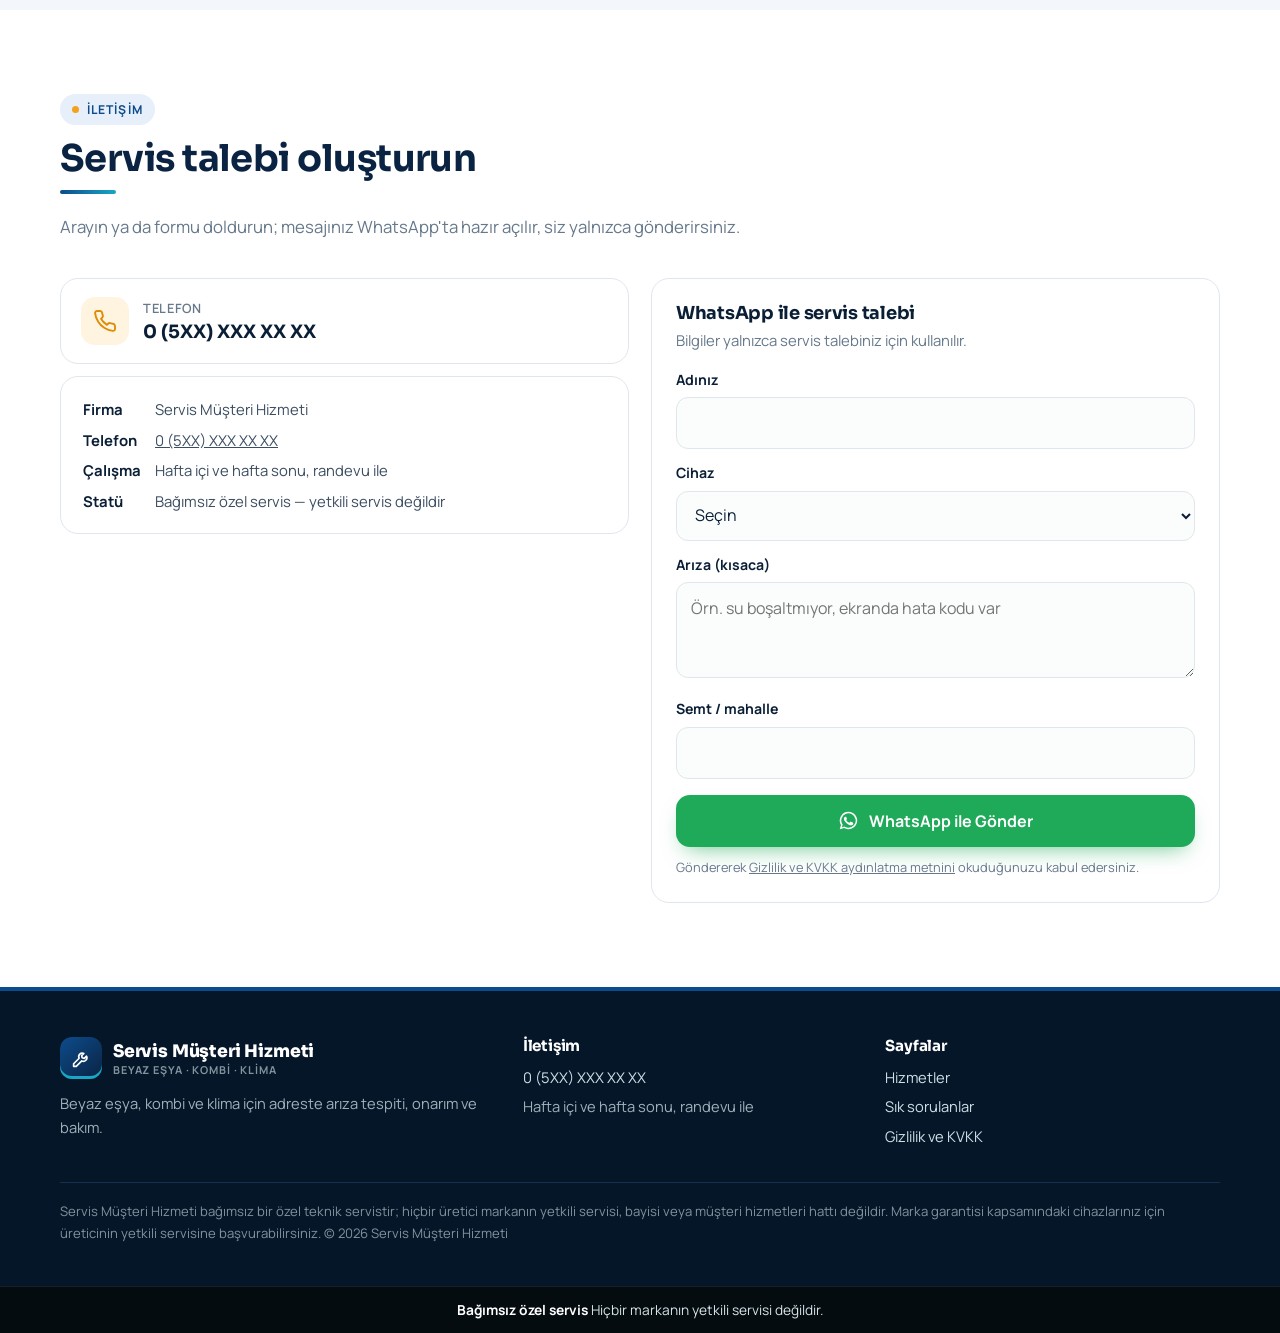
==== commit 75157ce3: "Kurumsal şerit: Ücretlendirme Co-Authored-By: Claude Opus 5.5 <noreply@anthropic.com>" ====
--- a/index.html
+++ b/index.html
@@ -167,7 +167,7 @@
 </div></section>
 <div class="kurumsal"><div class="kap">
 <div class="k-oge"><svg viewBox="0 0 24 24" fill="none" stroke="currentColor" stroke-width="1.9" stroke-linecap="round" stroke-linejoin="round" aria-hidden="true"><path d="M14.7 6.3a4 4 0 0 0-5.4 5.4L3 18v3h3l6.3-6.3a4 4 0 0 0 5.4-5.4l-2.5 2.5-2.4-.6-.6-2.4z"/></svg><span><b>Adreste arıza tespiti</b>Teknisyen evinize gelir</span></div>
-<div class="k-oge"><svg viewBox="0 0 24 24" fill="none" stroke="currentColor" stroke-width="1.9" stroke-linecap="round" stroke-linejoin="round" aria-hidden="true"><path d="M14 2H6a2 2 0 0 0-2 2v16a2 2 0 0 0 2 2h12a2 2 0 0 0 2-2V8z"/><path d="M14 2v6h6M8 13h8M8 17h5"/></svg><span><b>Ücret işlemden önce</b>Onayınız olmadan işlem yok</span></div>
+<div class="k-oge"><svg viewBox="0 0 24 24" fill="none" stroke="currentColor" stroke-width="1.9" stroke-linecap="round" stroke-linejoin="round" aria-hidden="true"><path d="M14 2H6a2 2 0 0 0-2 2v16a2 2 0 0 0 2 2h12a2 2 0 0 0 2-2V8z"/><path d="M14 2v6h6M8 13h8M8 17h5"/></svg><span><b>Ücretlendirme</b>Onayınız olmadan işlem yok</span></div>
 <div class="k-oge"><svg viewBox="0 0 24 24" fill="none" stroke="currentColor" stroke-width="1.9" stroke-linecap="round" stroke-linejoin="round" aria-hidden="true"><path d="M20 6 9 17l-5-5"/></svg><span><b>Onarım sonrası test</b>Cihaz çalışırken teslim</span></div>
 <div class="k-oge"><svg viewBox="0 0 24 24" fill="none" stroke="currentColor" stroke-width="1.9" stroke-linecap="round" stroke-linejoin="round" aria-hidden="true"><path d="M12 22s8-4 8-10V5l-8-3-8 3v7c0 6 8 10 8 10z"/><path d="m9 12 2 2 4-4"/></svg><span><b>Hafta sonu da randevu</b>Size uygun saatte</span></div>
 </div></div>
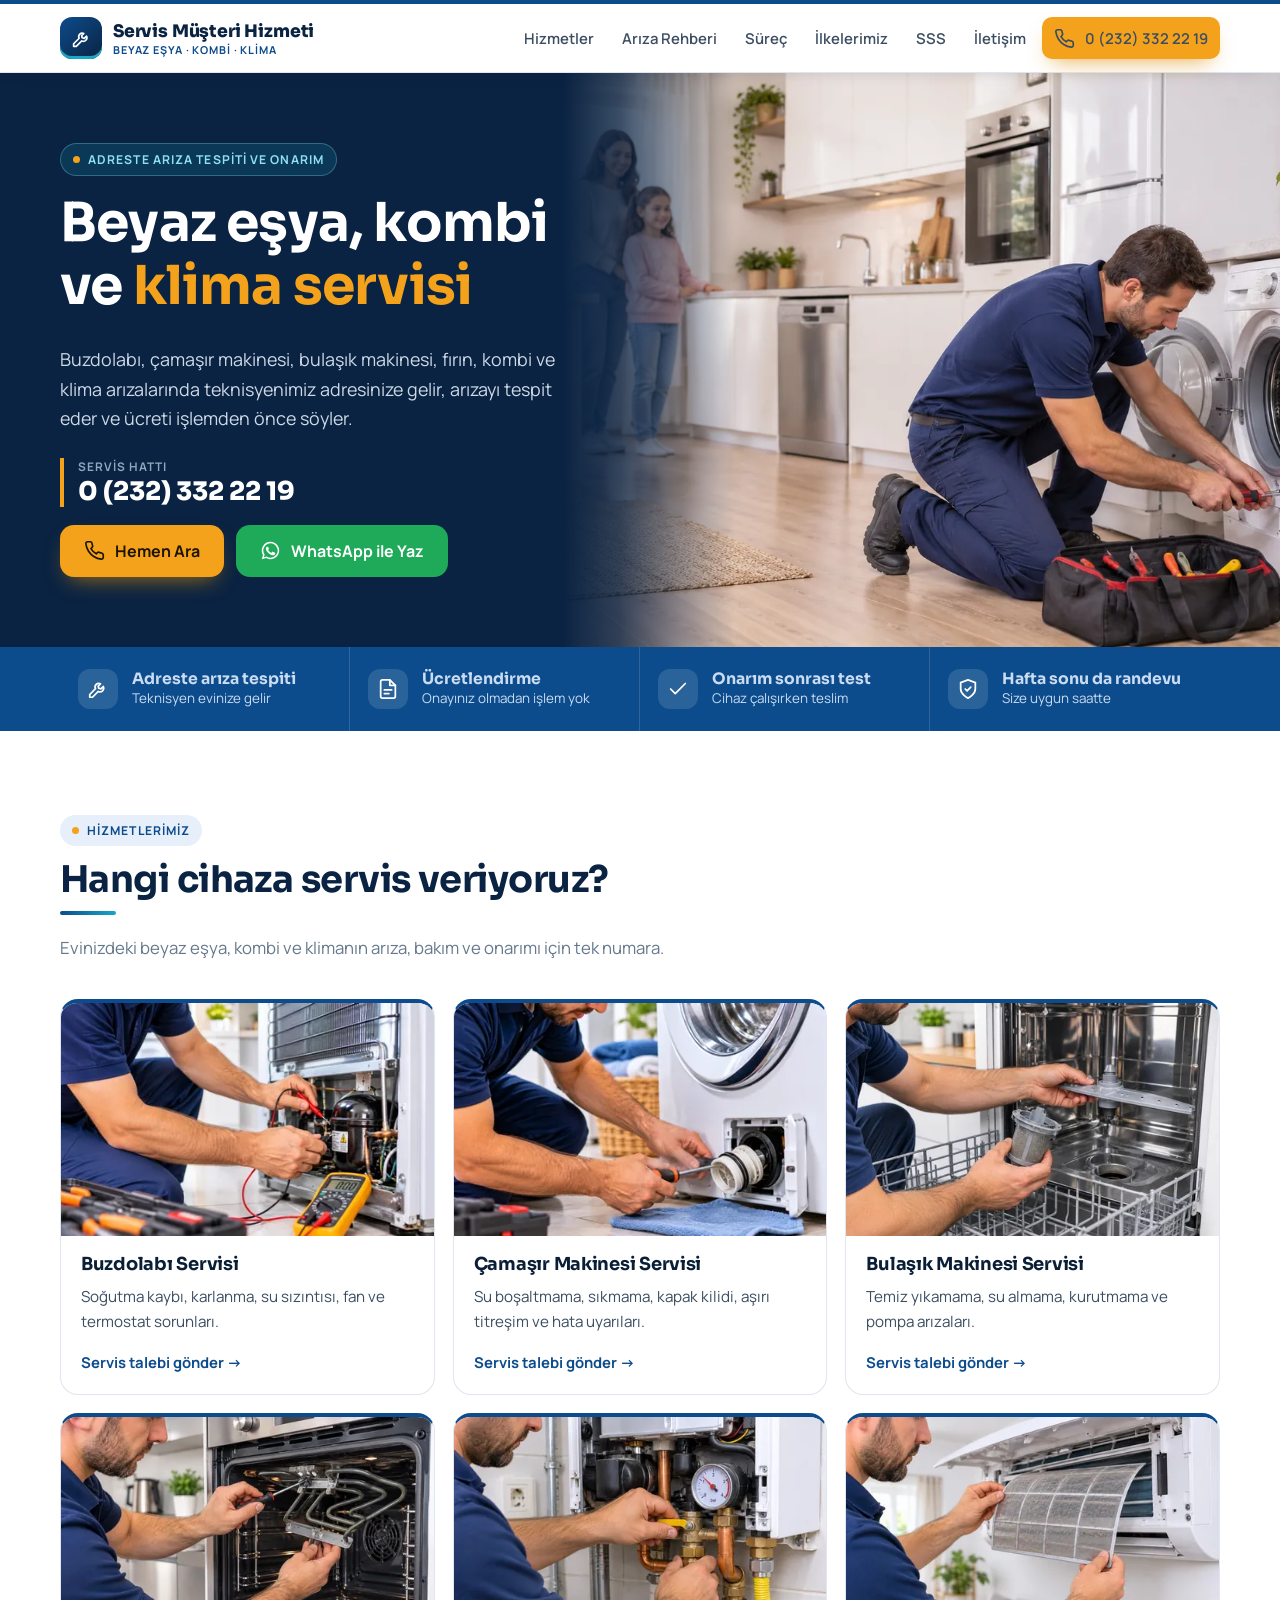
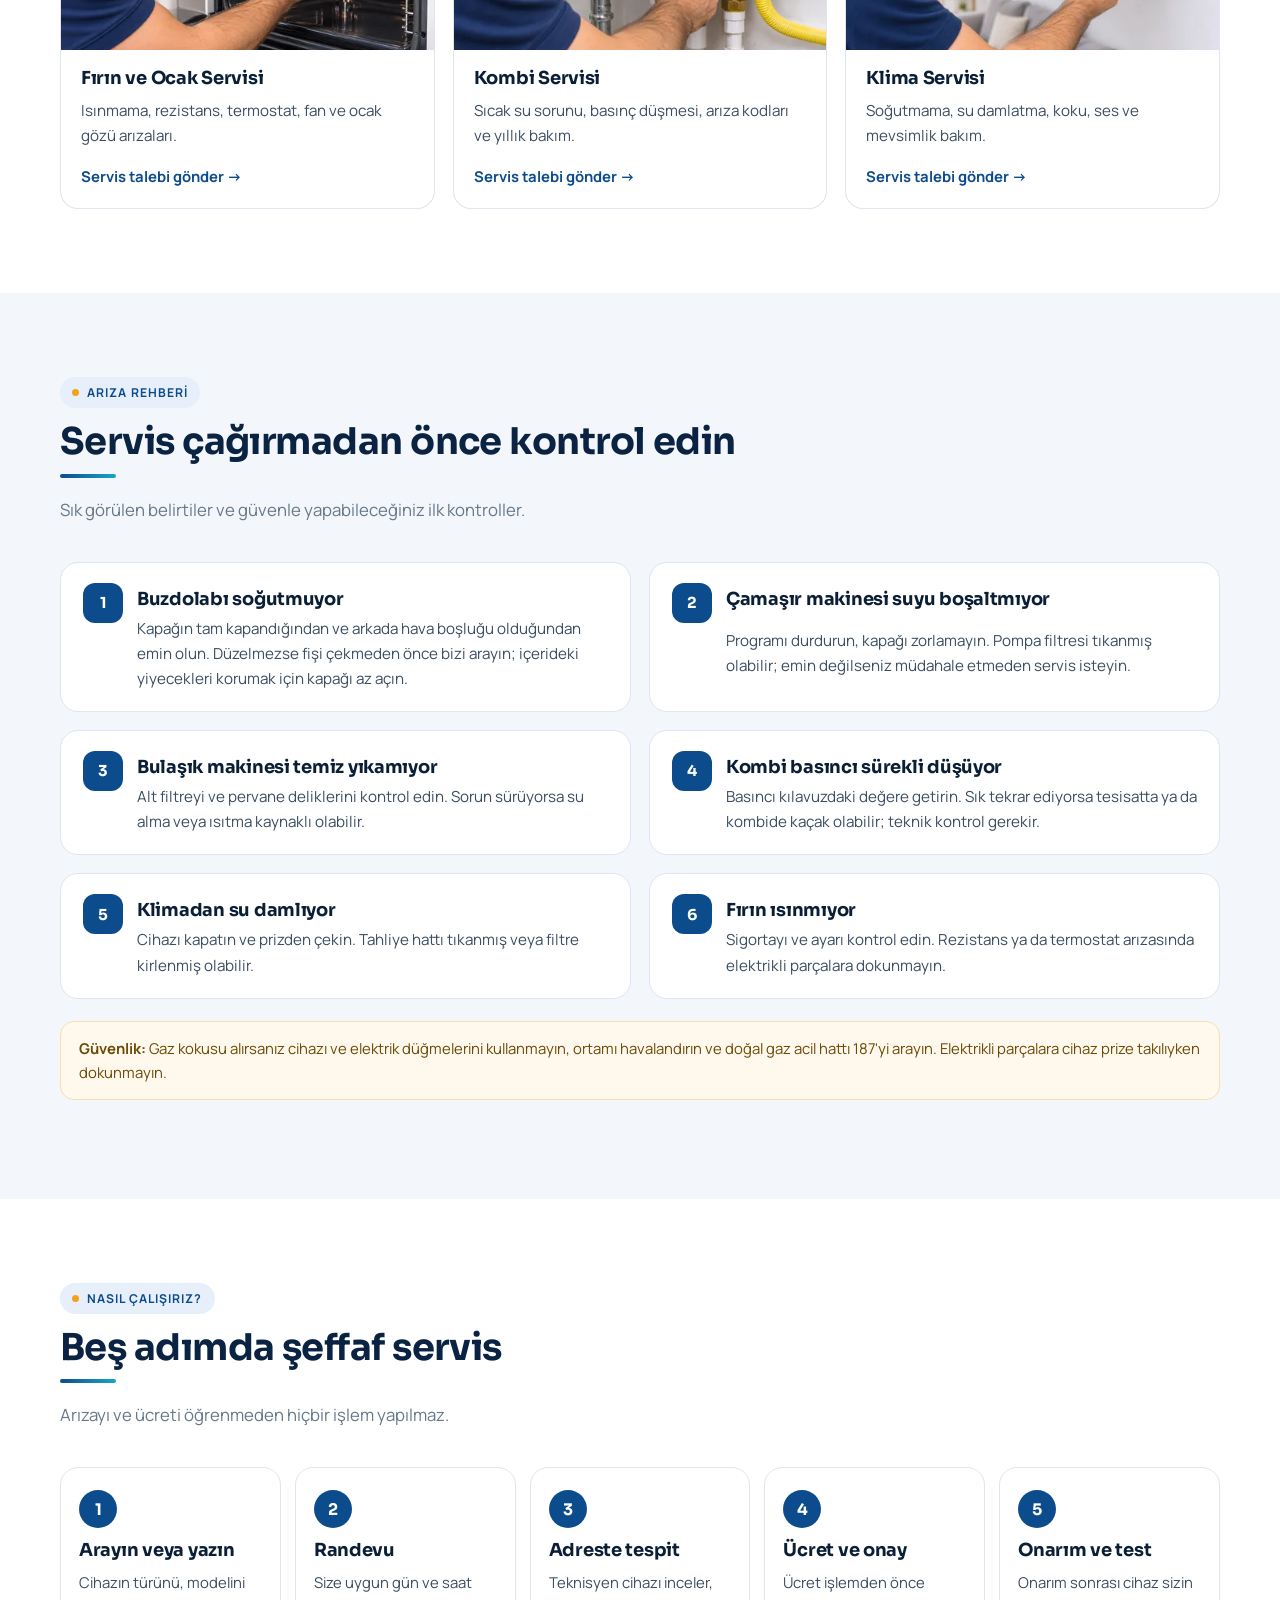
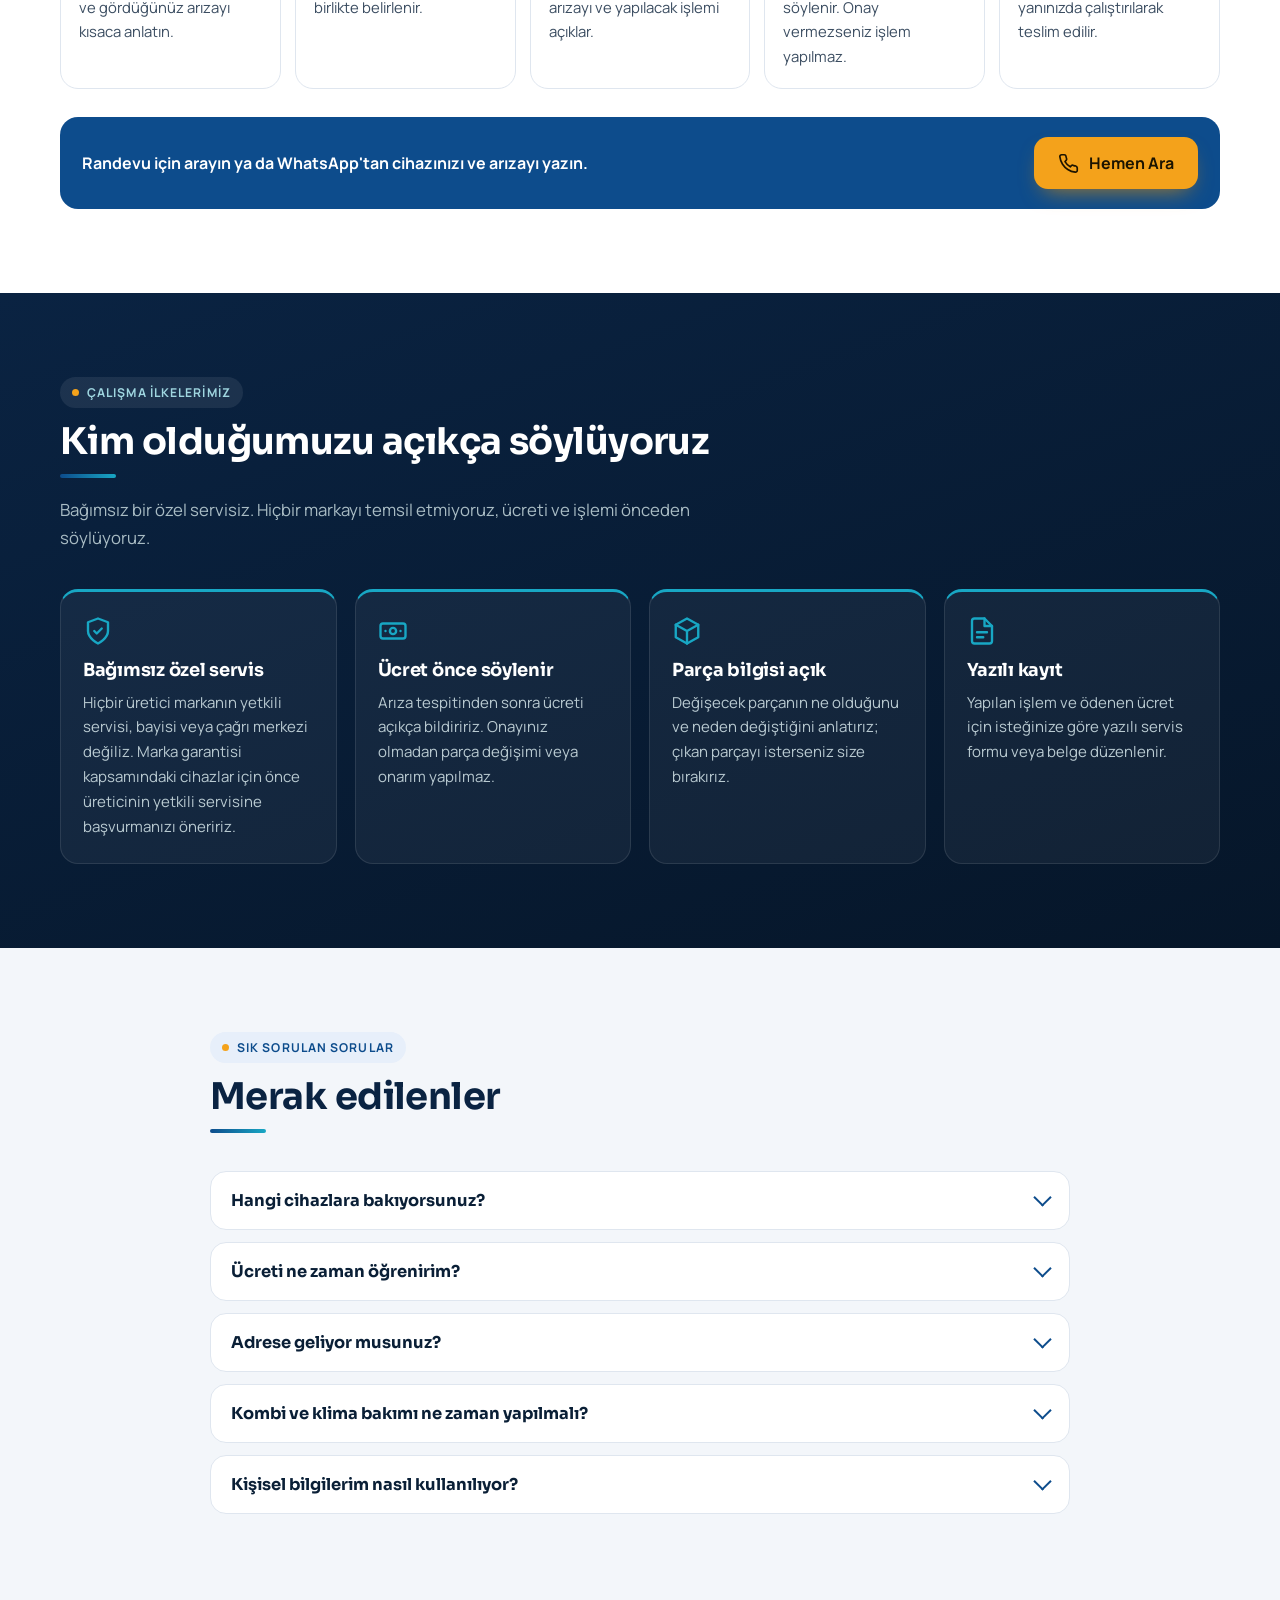
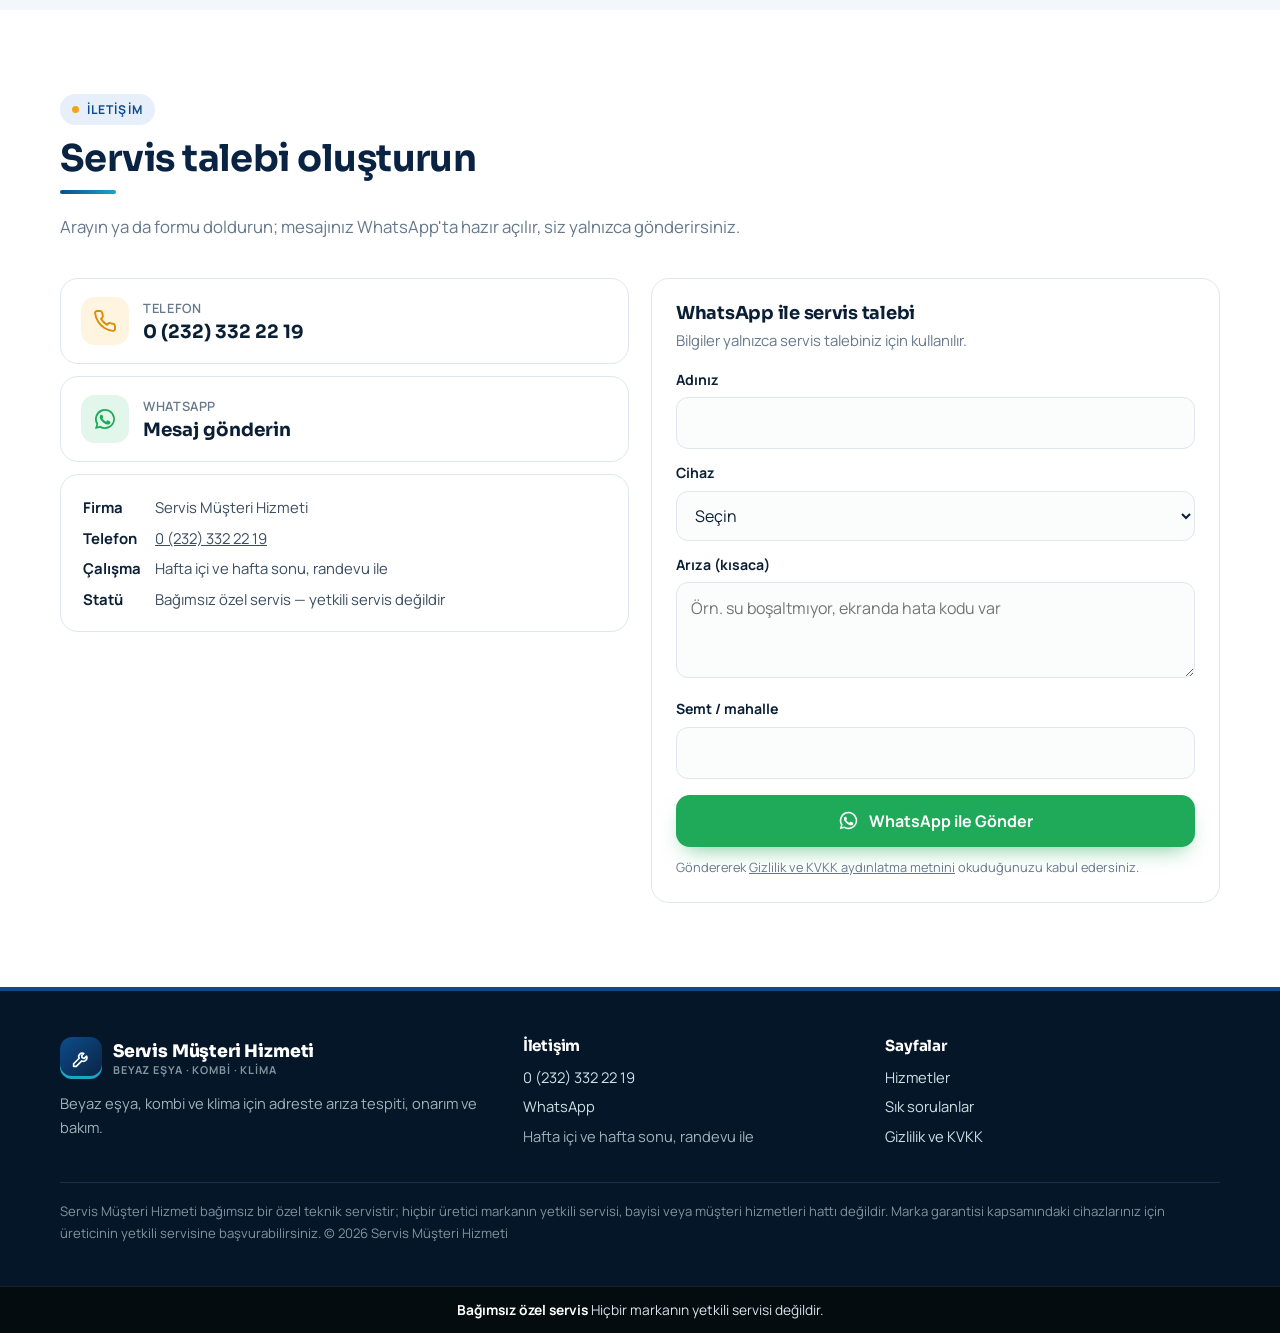
==== commit 22af97e7: "Telefon eklendi: 0 (232) 332 22 19; site indexe açıldı Co-Authored-By: Claude Opus 5.5 <noreply@anth" ====
--- a/index.html
+++ b/index.html
@@ -4,7 +4,7 @@
 
 <title>Beyaz Eşya, Kombi ve Klima Servisi | Servis Müşteri Hizmeti</title>
 <meta name="description" content="Buzdolabı, çamaşır makinesi, bulaşık makinesi, fırın, kombi ve klima arızalarında adreste arıza tespiti ve onarım. Ücret işlemden önce bildirilir, onayınız olmadan işlem yapılmaz.">
-<meta name="robots" content="noindex,nofollow">
+<meta name="robots" content="index,follow,max-image-preview:large">
 <link rel="canonical" href="https://servismusterihizmeti.com.tr/">
 <meta name="theme-color" content="#0f5f73">
 <meta property="og:type" content="website"><meta property="og:locale" content="tr_TR"><meta property="og:site_name" content="Servis Müşteri Hizmeti">
@@ -144,13 +144,13 @@
 @media (max-width:640px){.bolum{padding:60px 0}.kurumsal .kap{grid-template-columns:1fr;width:100%}.k-oge{border-right:0!important;border-bottom:1px solid rgba(255,255,255,.14);padding:16px 20px}.k-oge:last-child{border-bottom:0}.cihazlar,.belirtiler,.ilkeler,.surec{grid-template-columns:1fr}.surec li:last-child{grid-column:auto}.hero .dugmeler .btn{flex:1 1 100%}.logo small{display:none}footer .kap{grid-template-columns:1fr}.serit{font-size:.76rem}}
 @media (prefers-reduced-motion:reduce){html{scroll-behavior:auto}*{transition:none!important}}
 </style>
-<script type="application/ld+json">{"@context": "https://schema.org", "@type": "WebSite", "name": "Servis Müşteri Hizmeti", "url": "https://servismusterihizmeti.com.tr/", "inLanguage": "tr-TR"}</script><script type="application/ld+json">{"@context": "https://schema.org", "@type": "FAQPage", "mainEntity": [{"@type": "Question", "name": "Hangi cihazlara bakıyorsunuz?", "acceptedAnswer": {"@type": "Answer", "text": "Buzdolabı, çamaşır makinesi, bulaşık makinesi, fırın ve ocak gibi beyaz eşyalar ile kombi ve klimalara arıza, bakım ve onarım hizmeti veriyoruz."}}, {"@type": "Question", "name": "Ücreti ne zaman öğrenirim?", "acceptedAnswer": {"@type": "Answer", "text": "Arıza tespitinden sonra, işleme başlamadan önce. Ücret cihaza, arızaya ve gerekiyorsa değişecek parçaya göre belirlenir. Onay vermezseniz işlem yapılmaz."}}, {"@type": "Question", "name": "Adrese geliyor musunuz?", "acceptedAnswer": {"@type": "Answer", "text": "Evet, randevu ile adreste servis veriyoruz. Arayarak ya da WhatsApp'tan adresinizi ve arızayı iletebilirsiniz."}}, {"@type": "Question", "name": "Kombi ve klima bakımı ne zaman yapılmalı?", "acceptedAnswer": {"@type": "Answer", "text": "Kombi için ısıtma sezonu başlamadan, klima için yoğun kullanım dönemi öncesinde yılda bir bakım genel olarak önerilir."}}, {"@type": "Question", "name": "Kişisel bilgilerim nasıl kullanılıyor?", "acceptedAnswer": {"@type": "Answer", "text": "Paylaştığınız ad, telefon ve adres yalnızca servis talebiniz için kullanılır. Ayrıntılar Gizlilik ve KVKK sayfamızdadır."}}]}</script><script type="application/ld+json">{"@context": "https://schema.org", "@type": "Service", "serviceType": "Beyaz eşya, kombi ve klima teknik servisi", "provider": {"@type": "Organization", "name": "Servis Müşteri Hizmeti", "url": "https://servismusterihizmeti.com.tr/"}, "hasOfferCatalog": {"@type": "OfferCatalog", "name": "Servis hizmetleri", "itemListElement": [{"@type": "Offer", "itemOffered": {"@type": "Service", "name": "Buzdolabı servisi"}}, {"@type": "Offer", "itemOffered": {"@type": "Service", "name": "Çamaşır Makinesi servisi"}}, {"@type": "Offer", "itemOffered": {"@type": "Service", "name": "Bulaşık Makinesi servisi"}}, {"@type": "Offer", "itemOffered": {"@type": "Service", "name": "Fırın ve Ocak servisi"}}, {"@type": "Offer", "itemOffered": {"@type": "Service", "name": "Kombi servisi"}}, {"@type": "Offer", "itemOffered": {"@type": "Service", "name": "Klima servisi"}}]}}</script><link rel="preload" as="image" href="img/hero-800.webp" imagesrcset="img/hero-800.webp 800w, img/hero-1400.webp 1400w" imagesizes="100vw" fetchpriority="high">
+<script type="application/ld+json">{"@context": "https://schema.org", "@type": "HomeAndConstructionBusiness", "name": "Servis Müşteri Hizmeti", "url": "https://servismusterihizmeti.com.tr/", "telephone": "+902323322219", "description": "Buzdolabı, çamaşır makinesi, bulaşık makinesi, fırın, kombi ve klima arızalarında adreste arıza tespiti ve onarım. Ücret işlemden önce bildirilir, onayınız olmadan işlem yapılmaz.", "image": "https://servismusterihizmeti.com.tr/img/hero-1400.webp"}</script><script type="application/ld+json">{"@context": "https://schema.org", "@type": "WebSite", "name": "Servis Müşteri Hizmeti", "url": "https://servismusterihizmeti.com.tr/", "inLanguage": "tr-TR"}</script><script type="application/ld+json">{"@context": "https://schema.org", "@type": "FAQPage", "mainEntity": [{"@type": "Question", "name": "Hangi cihazlara bakıyorsunuz?", "acceptedAnswer": {"@type": "Answer", "text": "Buzdolabı, çamaşır makinesi, bulaşık makinesi, fırın ve ocak gibi beyaz eşyalar ile kombi ve klimalara arıza, bakım ve onarım hizmeti veriyoruz."}}, {"@type": "Question", "name": "Ücreti ne zaman öğrenirim?", "acceptedAnswer": {"@type": "Answer", "text": "Arıza tespitinden sonra, işleme başlamadan önce. Ücret cihaza, arızaya ve gerekiyorsa değişecek parçaya göre belirlenir. Onay vermezseniz işlem yapılmaz."}}, {"@type": "Question", "name": "Adrese geliyor musunuz?", "acceptedAnswer": {"@type": "Answer", "text": "Evet, randevu ile adreste servis veriyoruz. Arayarak ya da WhatsApp'tan adresinizi ve arızayı iletebilirsiniz."}}, {"@type": "Question", "name": "Kombi ve klima bakımı ne zaman yapılmalı?", "acceptedAnswer": {"@type": "Answer", "text": "Kombi için ısıtma sezonu başlamadan, klima için yoğun kullanım dönemi öncesinde yılda bir bakım genel olarak önerilir."}}, {"@type": "Question", "name": "Kişisel bilgilerim nasıl kullanılıyor?", "acceptedAnswer": {"@type": "Answer", "text": "Paylaştığınız ad, telefon ve adres yalnızca servis talebiniz için kullanılır. Ayrıntılar Gizlilik ve KVKK sayfamızdadır."}}]}</script><script type="application/ld+json">{"@context": "https://schema.org", "@type": "Service", "serviceType": "Beyaz eşya, kombi ve klima teknik servisi", "provider": {"@type": "Organization", "name": "Servis Müşteri Hizmeti", "url": "https://servismusterihizmeti.com.tr/"}, "hasOfferCatalog": {"@type": "OfferCatalog", "name": "Servis hizmetleri", "itemListElement": [{"@type": "Offer", "itemOffered": {"@type": "Service", "name": "Buzdolabı servisi"}}, {"@type": "Offer", "itemOffered": {"@type": "Service", "name": "Çamaşır Makinesi servisi"}}, {"@type": "Offer", "itemOffered": {"@type": "Service", "name": "Bulaşık Makinesi servisi"}}, {"@type": "Offer", "itemOffered": {"@type": "Service", "name": "Fırın ve Ocak servisi"}}, {"@type": "Offer", "itemOffered": {"@type": "Service", "name": "Kombi servisi"}}, {"@type": "Offer", "itemOffered": {"@type": "Service", "name": "Klima servisi"}}]}}</script><link rel="preload" as="image" href="img/hero-800.webp" imagesrcset="img/hero-800.webp 800w, img/hero-1400.webp 1400w" imagesizes="100vw" fetchpriority="high">
 </head><body><header class="ust"><div class="kap">
 <a class="logo" href="#ust" aria-label="Servis Müşteri Hizmeti ana sayfa"><span class="logo-isaret"><svg viewBox="0 0 24 24" fill="none" stroke="currentColor" stroke-width="1.9" stroke-linecap="round" stroke-linejoin="round" aria-hidden="true"><path d="M14.7 6.3a4 4 0 0 0-5.4 5.4L3 18v3h3l6.3-6.3a4 4 0 0 0 5.4-5.4l-2.5 2.5-2.4-.6-.6-2.4z"/></svg></span><span>Servis Müşteri Hizmeti<small>Beyaz eşya · Kombi · Klima</small></span></a>
 <button class="menu-ac" type="button" aria-label="Menüyü aç" aria-expanded="false" aria-controls="menu"><svg viewBox="0 0 24 24" fill="none" stroke="currentColor" stroke-width="1.9" stroke-linecap="round" stroke-linejoin="round" aria-hidden="true"><path d="M4 7h16M4 12h16M4 17h16"/></svg></button>
 <nav class="menu" id="menu" aria-label="Ana menü">
 <a href="#cihazlar">Hizmetler</a><a href="#belirtiler">Arıza Rehberi</a><a href="#surec">Süreç</a><a href="#ilkeler">İlkelerimiz</a><a href="#sss">SSS</a><a href="#iletisim">İletişim</a>
-<a class="btn btn-ara btn-kucuk" href="#iletisim" data-olay="arama_tiklama" data-konum="menu"><svg viewBox="0 0 24 24" fill="none" stroke="currentColor" stroke-width="1.9" stroke-linecap="round" stroke-linejoin="round" aria-hidden="true"><path d="M22 16.9v3a2 2 0 0 1-2.2 2 19.8 19.8 0 0 1-8.6-3.1 19.5 19.5 0 0 1-6-6A19.8 19.8 0 0 1 2.1 4.2 2 2 0 0 1 4.1 2h3a2 2 0 0 1 2 1.7c.1.9.4 1.8.7 2.7a2 2 0 0 1-.5 2.1L8 9.8a16 16 0 0 0 6 6l1.3-1.3a2 2 0 0 1 2.1-.4c.9.3 1.8.6 2.7.7a2 2 0 0 1 1.7 2z"/></svg><span>0 (5XX) XXX XX XX</span></a>
+<a class="btn btn-ara btn-kucuk" href="tel:+902323322219" data-olay="arama_tiklama" data-konum="menu"><svg viewBox="0 0 24 24" fill="none" stroke="currentColor" stroke-width="1.9" stroke-linecap="round" stroke-linejoin="round" aria-hidden="true"><path d="M22 16.9v3a2 2 0 0 1-2.2 2 19.8 19.8 0 0 1-8.6-3.1 19.5 19.5 0 0 1-6-6A19.8 19.8 0 0 1 2.1 4.2 2 2 0 0 1 4.1 2h3a2 2 0 0 1 2 1.7c.1.9.4 1.8.7 2.7a2 2 0 0 1-.5 2.1L8 9.8a16 16 0 0 0 6 6l1.3-1.3a2 2 0 0 1 2.1-.4c.9.3 1.8.6 2.7.7a2 2 0 0 1 1.7 2z"/></svg><span>0 (232) 332 22 19</span></a>
 </nav></div></header>
 <main id="ust">
 <!-- 1 · GİRİŞ -->
@@ -161,8 +161,8 @@
 <span class="ust-etiket"><i></i>Adreste arıza tespiti ve onarım</span>
 <h1 id="h1">Beyaz eşya, kombi ve <em>klima servisi</em></h1>
 <p class="giris">Buzdolabı, çamaşır makinesi, bulaşık makinesi, fırın, kombi ve klima arızalarında teknisyenimiz adresinize gelir, arızayı tespit eder ve ücreti işlemden önce söyler.</p>
-<a class="hero-tel" href="#iletisim" data-olay="arama_tiklama" data-konum="hero-numara"><small>Servis hattı</small>0 (5XX) XXX XX XX</a>
-<div class="dugmeler"><a class="btn btn-ara" href="#iletisim" data-olay="arama_tiklama" data-konum="hero"><svg viewBox="0 0 24 24" fill="none" stroke="currentColor" stroke-width="1.9" stroke-linecap="round" stroke-linejoin="round" aria-hidden="true"><path d="M22 16.9v3a2 2 0 0 1-2.2 2 19.8 19.8 0 0 1-8.6-3.1 19.5 19.5 0 0 1-6-6A19.8 19.8 0 0 1 2.1 4.2 2 2 0 0 1 4.1 2h3a2 2 0 0 1 2 1.7c.1.9.4 1.8.7 2.7a2 2 0 0 1-.5 2.1L8 9.8a16 16 0 0 0 6 6l1.3-1.3a2 2 0 0 1 2.1-.4c.9.3 1.8.6 2.7.7a2 2 0 0 1 1.7 2z"/></svg><span>Hemen Ara</span></a><a class="btn btn-wa" href="#iletisim"><svg viewBox="0 0 24 24" fill="currentColor" aria-hidden="true"><path d="M12 2a10 10 0 0 0-8.6 15.1L2 22l5-1.3A10 10 0 1 0 12 2zm0 18.2a8.2 8.2 0 0 1-4.2-1.2l-.3-.2-3 .8.8-2.9-.2-.3A8.2 8.2 0 1 1 12 20.2zm4.5-6.1c-.2-.1-1.5-.7-1.7-.8s-.4-.1-.6.1-.7.8-.8 1-.3.2-.6.1a6.7 6.7 0 0 1-3.3-2.9c-.2-.4.2-.4.7-1.3.1-.2 0-.3 0-.4l-.8-1.8c-.2-.5-.4-.4-.6-.4h-.5a1 1 0 0 0-.7.3 3 3 0 0 0-.9 2.2 5.2 5.2 0 0 0 1.1 2.7 11.8 11.8 0 0 0 4.5 4c1.7.7 2.3.8 3.2.6a2.7 2.7 0 0 0 1.8-1.2 2.2 2.2 0 0 0 .1-1.3c0-.1-.2-.2-.5-.3z"/></svg><span>WhatsApp ile Yaz</span></a></div>
+<a class="hero-tel" href="tel:+902323322219" data-olay="arama_tiklama" data-konum="hero-numara"><small>Servis hattı</small>0 (232) 332 22 19</a>
+<div class="dugmeler"><a class="btn btn-ara" href="tel:+902323322219" data-olay="arama_tiklama" data-konum="hero"><svg viewBox="0 0 24 24" fill="none" stroke="currentColor" stroke-width="1.9" stroke-linecap="round" stroke-linejoin="round" aria-hidden="true"><path d="M22 16.9v3a2 2 0 0 1-2.2 2 19.8 19.8 0 0 1-8.6-3.1 19.5 19.5 0 0 1-6-6A19.8 19.8 0 0 1 2.1 4.2 2 2 0 0 1 4.1 2h3a2 2 0 0 1 2 1.7c.1.9.4 1.8.7 2.7a2 2 0 0 1-.5 2.1L8 9.8a16 16 0 0 0 6 6l1.3-1.3a2 2 0 0 1 2.1-.4c.9.3 1.8.6 2.7.7a2 2 0 0 1 1.7 2z"/></svg><span>Hemen Ara</span></a><a class="btn btn-wa" href="https://wa.me/902323322219?text=Merhaba%2C%20cihaz%C4%B1m%20i%C3%A7in%20servis%20talebim%20var." target="_blank" rel="noopener" data-olay="whatsapp_tiklama" data-konum="hero"><svg viewBox="0 0 24 24" fill="currentColor" aria-hidden="true"><path d="M12 2a10 10 0 0 0-8.6 15.1L2 22l5-1.3A10 10 0 1 0 12 2zm0 18.2a8.2 8.2 0 0 1-4.2-1.2l-.3-.2-3 .8.8-2.9-.2-.3A8.2 8.2 0 1 1 12 20.2zm4.5-6.1c-.2-.1-1.5-.7-1.7-.8s-.4-.1-.6.1-.7.8-.8 1-.3.2-.6.1a6.7 6.7 0 0 1-3.3-2.9c-.2-.4.2-.4.7-1.3.1-.2 0-.3 0-.4l-.8-1.8c-.2-.5-.4-.4-.6-.4h-.5a1 1 0 0 0-.7.3 3 3 0 0 0-.9 2.2 5.2 5.2 0 0 0 1.1 2.7 11.8 11.8 0 0 0 4.5 4c1.7.7 2.3.8 3.2.6a2.7 2.7 0 0 0 1.8-1.2 2.2 2.2 0 0 0 .1-1.3c0-.1-.2-.2-.5-.3z"/></svg><span>WhatsApp ile Yaz</span></a></div>
 </div>
 </div></section>
 <div class="kurumsal"><div class="kap">
@@ -176,7 +176,7 @@
 <section class="bolum beyaz" id="cihazlar" aria-labelledby="h-cihaz"><div class="kap">
 <div class="bas"><span class="ust-etiket"><i></i>Hizmetlerimiz</span><h2 id="h-cihaz">Hangi cihaza servis veriyoruz?</h2>
 <p>Evinizdeki beyaz eşya, kombi ve klimanın arıza, bakım ve onarımı için tek numara.</p></div>
-<div class="izgara cihazlar"><article class="cihaz"><div class="cihaz-foto"><img src="img/buzdolabi-480.webp" srcset="img/buzdolabi-480.webp 480w, img/buzdolabi-800.webp 800w" sizes="(max-width:640px) 92vw, (max-width:1020px) 46vw, 370px" width="480" height="270" alt="Buzdolabı onarımı yapan teknisyen" loading="lazy" decoding="async"></div><div class="cihaz-ic"><h3>Buzdolabı Servisi</h3><p>Soğutma kaybı, karlanma, su sızıntısı, fan ve termostat sorunları.</p><a href="#iletisim">Servis talebi gönder →</a></div></article><article class="cihaz"><div class="cihaz-foto"><img src="img/camasir-480.webp" srcset="img/camasir-480.webp 480w, img/camasir-800.webp 800w" sizes="(max-width:640px) 92vw, (max-width:1020px) 46vw, 370px" width="480" height="270" alt="Çamaşır Makinesi onarımı yapan teknisyen" loading="lazy" decoding="async"></div><div class="cihaz-ic"><h3>Çamaşır Makinesi Servisi</h3><p>Su boşaltmama, sıkmama, kapak kilidi, aşırı titreşim ve hata uyarıları.</p><a href="#iletisim">Servis talebi gönder →</a></div></article><article class="cihaz"><div class="cihaz-foto"><img src="img/bulasik-480.webp" srcset="img/bulasik-480.webp 480w, img/bulasik-800.webp 800w" sizes="(max-width:640px) 92vw, (max-width:1020px) 46vw, 370px" width="480" height="320" alt="Bulaşık Makinesi onarımı yapan teknisyen" loading="lazy" decoding="async"></div><div class="cihaz-ic"><h3>Bulaşık Makinesi Servisi</h3><p>Temiz yıkamama, su almama, kurutmama ve pompa arızaları.</p><a href="#iletisim">Servis talebi gönder →</a></div></article><article class="cihaz"><div class="cihaz-foto"><img src="img/firin-480.webp" srcset="img/firin-480.webp 480w, img/firin-800.webp 800w" sizes="(max-width:640px) 92vw, (max-width:1020px) 46vw, 370px" width="480" height="320" alt="Fırın ve Ocak onarımı yapan teknisyen" loading="lazy" decoding="async"></div><div class="cihaz-ic"><h3>Fırın ve Ocak Servisi</h3><p>Isınmama, rezistans, termostat, fan ve ocak gözü arızaları.</p><a href="#iletisim">Servis talebi gönder →</a></div></article><article class="cihaz"><div class="cihaz-foto"><img src="img/kombi-480.webp" srcset="img/kombi-480.webp 480w, img/kombi-800.webp 800w" sizes="(max-width:640px) 92vw, (max-width:1020px) 46vw, 370px" width="480" height="320" alt="Kombi onarımı yapan teknisyen" loading="lazy" decoding="async"></div><div class="cihaz-ic"><h3>Kombi Servisi</h3><p>Sıcak su sorunu, basınç düşmesi, arıza kodları ve yıllık bakım.</p><a href="#iletisim">Servis talebi gönder →</a></div></article><article class="cihaz"><div class="cihaz-foto"><img src="img/klima-480.webp" srcset="img/klima-480.webp 480w, img/klima-800.webp 800w" sizes="(max-width:640px) 92vw, (max-width:1020px) 46vw, 370px" width="480" height="320" alt="Klima onarımı yapan teknisyen" loading="lazy" decoding="async"></div><div class="cihaz-ic"><h3>Klima Servisi</h3><p>Soğutmama, su damlatma, koku, ses ve mevsimlik bakım.</p><a href="#iletisim">Servis talebi gönder →</a></div></article></div>
+<div class="izgara cihazlar"><article class="cihaz"><div class="cihaz-foto"><img src="img/buzdolabi-480.webp" srcset="img/buzdolabi-480.webp 480w, img/buzdolabi-800.webp 800w" sizes="(max-width:640px) 92vw, (max-width:1020px) 46vw, 370px" width="480" height="270" alt="Buzdolabı onarımı yapan teknisyen" loading="lazy" decoding="async"></div><div class="cihaz-ic"><h3>Buzdolabı Servisi</h3><p>Soğutma kaybı, karlanma, su sızıntısı, fan ve termostat sorunları.</p><a href="https://wa.me/902323322219?text=Merhaba%2C%20buzdolab%C4%B1%20i%C3%A7in%20servis%20talebim%20var." target="_blank" rel="noopener" data-olay="whatsapp_tiklama" data-konum="cihaz">Servis talebi gönder →</a></div></article><article class="cihaz"><div class="cihaz-foto"><img src="img/camasir-480.webp" srcset="img/camasir-480.webp 480w, img/camasir-800.webp 800w" sizes="(max-width:640px) 92vw, (max-width:1020px) 46vw, 370px" width="480" height="270" alt="Çamaşır Makinesi onarımı yapan teknisyen" loading="lazy" decoding="async"></div><div class="cihaz-ic"><h3>Çamaşır Makinesi Servisi</h3><p>Su boşaltmama, sıkmama, kapak kilidi, aşırı titreşim ve hata uyarıları.</p><a href="https://wa.me/902323322219?text=Merhaba%2C%20%C3%A7ama%C5%9F%C4%B1r%20makinesi%20i%C3%A7in%20servis%20talebim%20var." target="_blank" rel="noopener" data-olay="whatsapp_tiklama" data-konum="cihaz">Servis talebi gönder →</a></div></article><article class="cihaz"><div class="cihaz-foto"><img src="img/bulasik-480.webp" srcset="img/bulasik-480.webp 480w, img/bulasik-800.webp 800w" sizes="(max-width:640px) 92vw, (max-width:1020px) 46vw, 370px" width="480" height="320" alt="Bulaşık Makinesi onarımı yapan teknisyen" loading="lazy" decoding="async"></div><div class="cihaz-ic"><h3>Bulaşık Makinesi Servisi</h3><p>Temiz yıkamama, su almama, kurutmama ve pompa arızaları.</p><a href="https://wa.me/902323322219?text=Merhaba%2C%20bula%C5%9F%C4%B1k%20makinesi%20i%C3%A7in%20servis%20talebim%20var." target="_blank" rel="noopener" data-olay="whatsapp_tiklama" data-konum="cihaz">Servis talebi gönder →</a></div></article><article class="cihaz"><div class="cihaz-foto"><img src="img/firin-480.webp" srcset="img/firin-480.webp 480w, img/firin-800.webp 800w" sizes="(max-width:640px) 92vw, (max-width:1020px) 46vw, 370px" width="480" height="320" alt="Fırın ve Ocak onarımı yapan teknisyen" loading="lazy" decoding="async"></div><div class="cihaz-ic"><h3>Fırın ve Ocak Servisi</h3><p>Isınmama, rezistans, termostat, fan ve ocak gözü arızaları.</p><a href="https://wa.me/902323322219?text=Merhaba%2C%20f%C4%B1r%C4%B1n%20ve%20ocak%20i%C3%A7in%20servis%20talebim%20var." target="_blank" rel="noopener" data-olay="whatsapp_tiklama" data-konum="cihaz">Servis talebi gönder →</a></div></article><article class="cihaz"><div class="cihaz-foto"><img src="img/kombi-480.webp" srcset="img/kombi-480.webp 480w, img/kombi-800.webp 800w" sizes="(max-width:640px) 92vw, (max-width:1020px) 46vw, 370px" width="480" height="320" alt="Kombi onarımı yapan teknisyen" loading="lazy" decoding="async"></div><div class="cihaz-ic"><h3>Kombi Servisi</h3><p>Sıcak su sorunu, basınç düşmesi, arıza kodları ve yıllık bakım.</p><a href="https://wa.me/902323322219?text=Merhaba%2C%20kombi%20i%C3%A7in%20servis%20talebim%20var." target="_blank" rel="noopener" data-olay="whatsapp_tiklama" data-konum="cihaz">Servis talebi gönder →</a></div></article><article class="cihaz"><div class="cihaz-foto"><img src="img/klima-480.webp" srcset="img/klima-480.webp 480w, img/klima-800.webp 800w" sizes="(max-width:640px) 92vw, (max-width:1020px) 46vw, 370px" width="480" height="320" alt="Klima onarımı yapan teknisyen" loading="lazy" decoding="async"></div><div class="cihaz-ic"><h3>Klima Servisi</h3><p>Soğutmama, su damlatma, koku, ses ve mevsimlik bakım.</p><a href="https://wa.me/902323322219?text=Merhaba%2C%20klima%20i%C3%A7in%20servis%20talebim%20var." target="_blank" rel="noopener" data-olay="whatsapp_tiklama" data-konum="cihaz">Servis talebi gönder →</a></div></article></div>
 </div></section>
 
 <!-- 3 · ARIZA REHBERİ -->
@@ -192,7 +192,7 @@
 <div class="bas"><span class="ust-etiket"><i></i>Nasıl çalışırız?</span><h2 id="h-sur">Beş adımda şeffaf servis</h2>
 <p>Arızayı ve ücreti öğrenmeden hiçbir işlem yapılmaz.</p></div>
 <ol class="surec"><li><h3>Arayın veya yazın</h3><p>Cihazın türünü, modelini ve gördüğünüz arızayı kısaca anlatın.</p></li><li><h3>Randevu</h3><p>Size uygun gün ve saat birlikte belirlenir.</p></li><li><h3>Adreste tespit</h3><p>Teknisyen cihazı inceler, arızayı ve yapılacak işlemi açıklar.</p></li><li><h3>Ücret ve onay</h3><p>Ücret işlemden önce söylenir. Onay vermezseniz işlem yapılmaz.</p></li><li><h3>Onarım ve test</h3><p>Onarım sonrası cihaz sizin yanınızda çalıştırılarak teslim edilir.</p></li></ol>
-<div class="surec-alt"><p>Randevu için arayın ya da WhatsApp'tan cihazınızı ve arızayı yazın.</p><div class="dugmeler"><a class="btn btn-ara" href="#iletisim" data-olay="arama_tiklama" data-konum="surec"><svg viewBox="0 0 24 24" fill="none" stroke="currentColor" stroke-width="1.9" stroke-linecap="round" stroke-linejoin="round" aria-hidden="true"><path d="M22 16.9v3a2 2 0 0 1-2.2 2 19.8 19.8 0 0 1-8.6-3.1 19.5 19.5 0 0 1-6-6A19.8 19.8 0 0 1 2.1 4.2 2 2 0 0 1 4.1 2h3a2 2 0 0 1 2 1.7c.1.9.4 1.8.7 2.7a2 2 0 0 1-.5 2.1L8 9.8a16 16 0 0 0 6 6l1.3-1.3a2 2 0 0 1 2.1-.4c.9.3 1.8.6 2.7.7a2 2 0 0 1 1.7 2z"/></svg><span>Hemen Ara</span></a></div></div>
+<div class="surec-alt"><p>Randevu için arayın ya da WhatsApp'tan cihazınızı ve arızayı yazın.</p><div class="dugmeler"><a class="btn btn-ara" href="tel:+902323322219" data-olay="arama_tiklama" data-konum="surec"><svg viewBox="0 0 24 24" fill="none" stroke="currentColor" stroke-width="1.9" stroke-linecap="round" stroke-linejoin="round" aria-hidden="true"><path d="M22 16.9v3a2 2 0 0 1-2.2 2 19.8 19.8 0 0 1-8.6-3.1 19.5 19.5 0 0 1-6-6A19.8 19.8 0 0 1 2.1 4.2 2 2 0 0 1 4.1 2h3a2 2 0 0 1 2 1.7c.1.9.4 1.8.7 2.7a2 2 0 0 1-.5 2.1L8 9.8a16 16 0 0 0 6 6l1.3-1.3a2 2 0 0 1 2.1-.4c.9.3 1.8.6 2.7.7a2 2 0 0 1 1.7 2z"/></svg><span>Hemen Ara</span></a></div></div>
 </div></section>
 
 <!-- 5 · İLKELER -->
@@ -214,11 +214,11 @@
 <p>Arayın ya da formu doldurun; mesajınız WhatsApp'ta hazır açılır, siz yalnızca gönderirsiniz.</p></div>
 <div class="iletisim">
 <div>
-<a class="kanal" href="#iletisim" data-olay="arama_tiklama" data-konum="iletisim"><span class="kk"><svg viewBox="0 0 24 24" fill="none" stroke="currentColor" stroke-width="1.9" stroke-linecap="round" stroke-linejoin="round" aria-hidden="true"><path d="M22 16.9v3a2 2 0 0 1-2.2 2 19.8 19.8 0 0 1-8.6-3.1 19.5 19.5 0 0 1-6-6A19.8 19.8 0 0 1 2.1 4.2 2 2 0 0 1 4.1 2h3a2 2 0 0 1 2 1.7c.1.9.4 1.8.7 2.7a2 2 0 0 1-.5 2.1L8 9.8a16 16 0 0 0 6 6l1.3-1.3a2 2 0 0 1 2.1-.4c.9.3 1.8.6 2.7.7a2 2 0 0 1 1.7 2z"/></svg></span><span><small>Telefon</small><b>0 (5XX) XXX XX XX</b></span></a>
-
-<div class="firma"><dl><dt>Firma</dt><dd>Servis Müşteri Hizmeti</dd><dt>Telefon</dt><dd><a href="#iletisim" data-olay="arama_tiklama" data-konum="firma">0 (5XX) XXX XX XX</a></dd><dt>Çalışma</dt><dd>Hafta içi ve hafta sonu, randevu ile</dd><dt>Statü</dt><dd>Bağımsız özel servis — yetkili servis değildir</dd></dl></div>
-</div>
-<form class="form" id="servis-formu" data-wa="" novalidate>
+<a class="kanal" href="tel:+902323322219" data-olay="arama_tiklama" data-konum="iletisim"><span class="kk"><svg viewBox="0 0 24 24" fill="none" stroke="currentColor" stroke-width="1.9" stroke-linecap="round" stroke-linejoin="round" aria-hidden="true"><path d="M22 16.9v3a2 2 0 0 1-2.2 2 19.8 19.8 0 0 1-8.6-3.1 19.5 19.5 0 0 1-6-6A19.8 19.8 0 0 1 2.1 4.2 2 2 0 0 1 4.1 2h3a2 2 0 0 1 2 1.7c.1.9.4 1.8.7 2.7a2 2 0 0 1-.5 2.1L8 9.8a16 16 0 0 0 6 6l1.3-1.3a2 2 0 0 1 2.1-.4c.9.3 1.8.6 2.7.7a2 2 0 0 1 1.7 2z"/></svg></span><span><small>Telefon</small><b>0 (232) 332 22 19</b></span></a>
+<a class="kanal wa" href="https://wa.me/902323322219?text=Merhaba%2C%20servis%20talebim%20var." target="_blank" rel="noopener" data-olay="whatsapp_tiklama" data-konum="iletisim"><span class="kk"><svg viewBox="0 0 24 24" fill="currentColor" aria-hidden="true"><path d="M12 2a10 10 0 0 0-8.6 15.1L2 22l5-1.3A10 10 0 1 0 12 2zm0 18.2a8.2 8.2 0 0 1-4.2-1.2l-.3-.2-3 .8.8-2.9-.2-.3A8.2 8.2 0 1 1 12 20.2zm4.5-6.1c-.2-.1-1.5-.7-1.7-.8s-.4-.1-.6.1-.7.8-.8 1-.3.2-.6.1a6.7 6.7 0 0 1-3.3-2.9c-.2-.4.2-.4.7-1.3.1-.2 0-.3 0-.4l-.8-1.8c-.2-.5-.4-.4-.6-.4h-.5a1 1 0 0 0-.7.3 3 3 0 0 0-.9 2.2 5.2 5.2 0 0 0 1.1 2.7 11.8 11.8 0 0 0 4.5 4c1.7.7 2.3.8 3.2.6a2.7 2.7 0 0 0 1.8-1.2 2.2 2.2 0 0 0 .1-1.3c0-.1-.2-.2-.5-.3z"/></svg></span><span><small>WhatsApp</small><b>Mesaj gönderin</b></span></a>
+<div class="firma"><dl><dt>Firma</dt><dd>Servis Müşteri Hizmeti</dd><dt>Telefon</dt><dd><a href="tel:+902323322219" data-olay="arama_tiklama" data-konum="firma">0 (232) 332 22 19</a></dd><dt>Çalışma</dt><dd>Hafta içi ve hafta sonu, randevu ile</dd><dt>Statü</dt><dd>Bağımsız özel servis — yetkili servis değildir</dd></dl></div>
+</div>
+<form class="form" id="servis-formu" data-wa="902323322219" novalidate>
 <h3>WhatsApp ile servis talebi</h3><p>Bilgiler yalnızca servis talebiniz için kullanılır.</p>
 <label for="f-ad">Adınız</label><input id="f-ad" name="ad" autocomplete="name" required>
 <label for="f-cihaz">Cihaz</label><select id="f-cihaz" name="cihaz" required><option value="">Seçin</option><option>Buzdolabı</option><option>Çamaşır Makinesi</option><option>Bulaşık Makinesi</option><option>Fırın ve Ocak</option><option>Kombi</option><option>Klima</option><option>Diğer</option></select>
@@ -234,7 +234,7 @@
 <footer><div class="kap">
 <div><div class="logo"><span class="logo-isaret"><svg viewBox="0 0 24 24" fill="none" stroke="currentColor" stroke-width="1.9" stroke-linecap="round" stroke-linejoin="round" aria-hidden="true"><path d="M14.7 6.3a4 4 0 0 0-5.4 5.4L3 18v3h3l6.3-6.3a4 4 0 0 0 5.4-5.4l-2.5 2.5-2.4-.6-.6-2.4z"/></svg></span><span>Servis Müşteri Hizmeti<small>Beyaz eşya · Kombi · Klima</small></span></div>
 <p>Beyaz eşya, kombi ve klima için adreste arıza tespiti, onarım ve bakım.</p></div>
-<div><h3>İletişim</h3><ul><li><a href="#iletisim" data-olay="arama_tiklama" data-konum="alt">0 (5XX) XXX XX XX</a></li><li>Hafta içi ve hafta sonu, randevu ile</li></ul></div>
+<div><h3>İletişim</h3><ul><li><a href="tel:+902323322219" data-olay="arama_tiklama" data-konum="alt">0 (232) 332 22 19</a></li><li><a href="https://wa.me/902323322219?text=Merhaba%2C%20servis%20talebim%20var." target="_blank" rel="noopener" data-olay="whatsapp_tiklama" data-konum="alt">WhatsApp</a></li><li>Hafta içi ve hafta sonu, randevu ile</li></ul></div>
 <div><h3>Sayfalar</h3><ul><li><a href="./#cihazlar">Hizmetler</a></li><li><a href="./#sss">Sık sorulanlar</a></li><li><a href="gizlilik.html">Gizlilik ve KVKK</a></li></ul></div>
 <p class="yasal">Servis Müşteri Hizmeti bağımsız bir özel teknik servistir; hiçbir üretici markanın yetkili servisi, bayisi veya müşteri hizmetleri hattı değildir.
 Marka garantisi kapsamındaki cihazlarınız için üreticinin yetkili servisine başvurabilirsiniz. © <span id="yil">2026</span> Servis Müşteri Hizmeti</p>
@@ -244,7 +244,7 @@
 <a href="tel:+900000000000" data-cf-trap="1" tabindex="-1" rel="nofollow" onclick="return __cfTrap(event)">Hemen Ara</a>
 <a href="https://wa.me/900000000000" data-cf-trap="1" tabindex="-1" rel="nofollow" onclick="return __cfTrap(event)">WhatsApp Servis</a>
 <a href="tuzak/" data-cf-trap="1" tabindex="-1" rel="nofollow" onclick="return __cfTrap(event)">Servis kaydı</a>
-</div><div class="yapiskan"><a class="btn btn-ara" href="#iletisim" data-olay="arama_tiklama" data-konum="mobil"><svg viewBox="0 0 24 24" fill="none" stroke="currentColor" stroke-width="1.9" stroke-linecap="round" stroke-linejoin="round" aria-hidden="true"><path d="M22 16.9v3a2 2 0 0 1-2.2 2 19.8 19.8 0 0 1-8.6-3.1 19.5 19.5 0 0 1-6-6A19.8 19.8 0 0 1 2.1 4.2 2 2 0 0 1 4.1 2h3a2 2 0 0 1 2 1.7c.1.9.4 1.8.7 2.7a2 2 0 0 1-.5 2.1L8 9.8a16 16 0 0 0 6 6l1.3-1.3a2 2 0 0 1 2.1-.4c.9.3 1.8.6 2.7.7a2 2 0 0 1 1.7 2z"/></svg><span>Hemen Ara</span></a><a class="btn btn-wa" href="#iletisim"><svg viewBox="0 0 24 24" fill="currentColor" aria-hidden="true"><path d="M12 2a10 10 0 0 0-8.6 15.1L2 22l5-1.3A10 10 0 1 0 12 2zm0 18.2a8.2 8.2 0 0 1-4.2-1.2l-.3-.2-3 .8.8-2.9-.2-.3A8.2 8.2 0 1 1 12 20.2zm4.5-6.1c-.2-.1-1.5-.7-1.7-.8s-.4-.1-.6.1-.7.8-.8 1-.3.2-.6.1a6.7 6.7 0 0 1-3.3-2.9c-.2-.4.2-.4.7-1.3.1-.2 0-.3 0-.4l-.8-1.8c-.2-.5-.4-.4-.6-.4h-.5a1 1 0 0 0-.7.3 3 3 0 0 0-.9 2.2 5.2 5.2 0 0 0 1.1 2.7 11.8 11.8 0 0 0 4.5 4c1.7.7 2.3.8 3.2.6a2.7 2.7 0 0 0 1.8-1.2 2.2 2.2 0 0 0 .1-1.3c0-.1-.2-.2-.5-.3z"/></svg><span>WhatsApp</span></a></div><script>(function(){
+</div><div class="yapiskan"><a class="btn btn-ara" href="tel:+902323322219" data-olay="arama_tiklama" data-konum="mobil"><svg viewBox="0 0 24 24" fill="none" stroke="currentColor" stroke-width="1.9" stroke-linecap="round" stroke-linejoin="round" aria-hidden="true"><path d="M22 16.9v3a2 2 0 0 1-2.2 2 19.8 19.8 0 0 1-8.6-3.1 19.5 19.5 0 0 1-6-6A19.8 19.8 0 0 1 2.1 4.2 2 2 0 0 1 4.1 2h3a2 2 0 0 1 2 1.7c.1.9.4 1.8.7 2.7a2 2 0 0 1-.5 2.1L8 9.8a16 16 0 0 0 6 6l1.3-1.3a2 2 0 0 1 2.1-.4c.9.3 1.8.6 2.7.7a2 2 0 0 1 1.7 2z"/></svg><span>Hemen Ara</span></a><a class="btn btn-wa" href="https://wa.me/902323322219?text=Merhaba%2C%20servis%20talebim%20var." target="_blank" rel="noopener" data-olay="whatsapp_tiklama" data-konum="mobil"><svg viewBox="0 0 24 24" fill="currentColor" aria-hidden="true"><path d="M12 2a10 10 0 0 0-8.6 15.1L2 22l5-1.3A10 10 0 1 0 12 2zm0 18.2a8.2 8.2 0 0 1-4.2-1.2l-.3-.2-3 .8.8-2.9-.2-.3A8.2 8.2 0 1 1 12 20.2zm4.5-6.1c-.2-.1-1.5-.7-1.7-.8s-.4-.1-.6.1-.7.8-.8 1-.3.2-.6.1a6.7 6.7 0 0 1-3.3-2.9c-.2-.4.2-.4.7-1.3.1-.2 0-.3 0-.4l-.8-1.8c-.2-.5-.4-.4-.6-.4h-.5a1 1 0 0 0-.7.3 3 3 0 0 0-.9 2.2 5.2 5.2 0 0 0 1.1 2.7 11.8 11.8 0 0 0 4.5 4c1.7.7 2.3.8 3.2.6a2.7 2.7 0 0 0 1.8-1.2 2.2 2.2 0 0 0 .1-1.3c0-.1-.2-.2-.5-.3z"/></svg><span>WhatsApp</span></a></div><script>(function(){
 var d=document,w=window;
 /* menü */
 var b=d.querySelector('.menu-ac'),m=d.getElementById('menu');
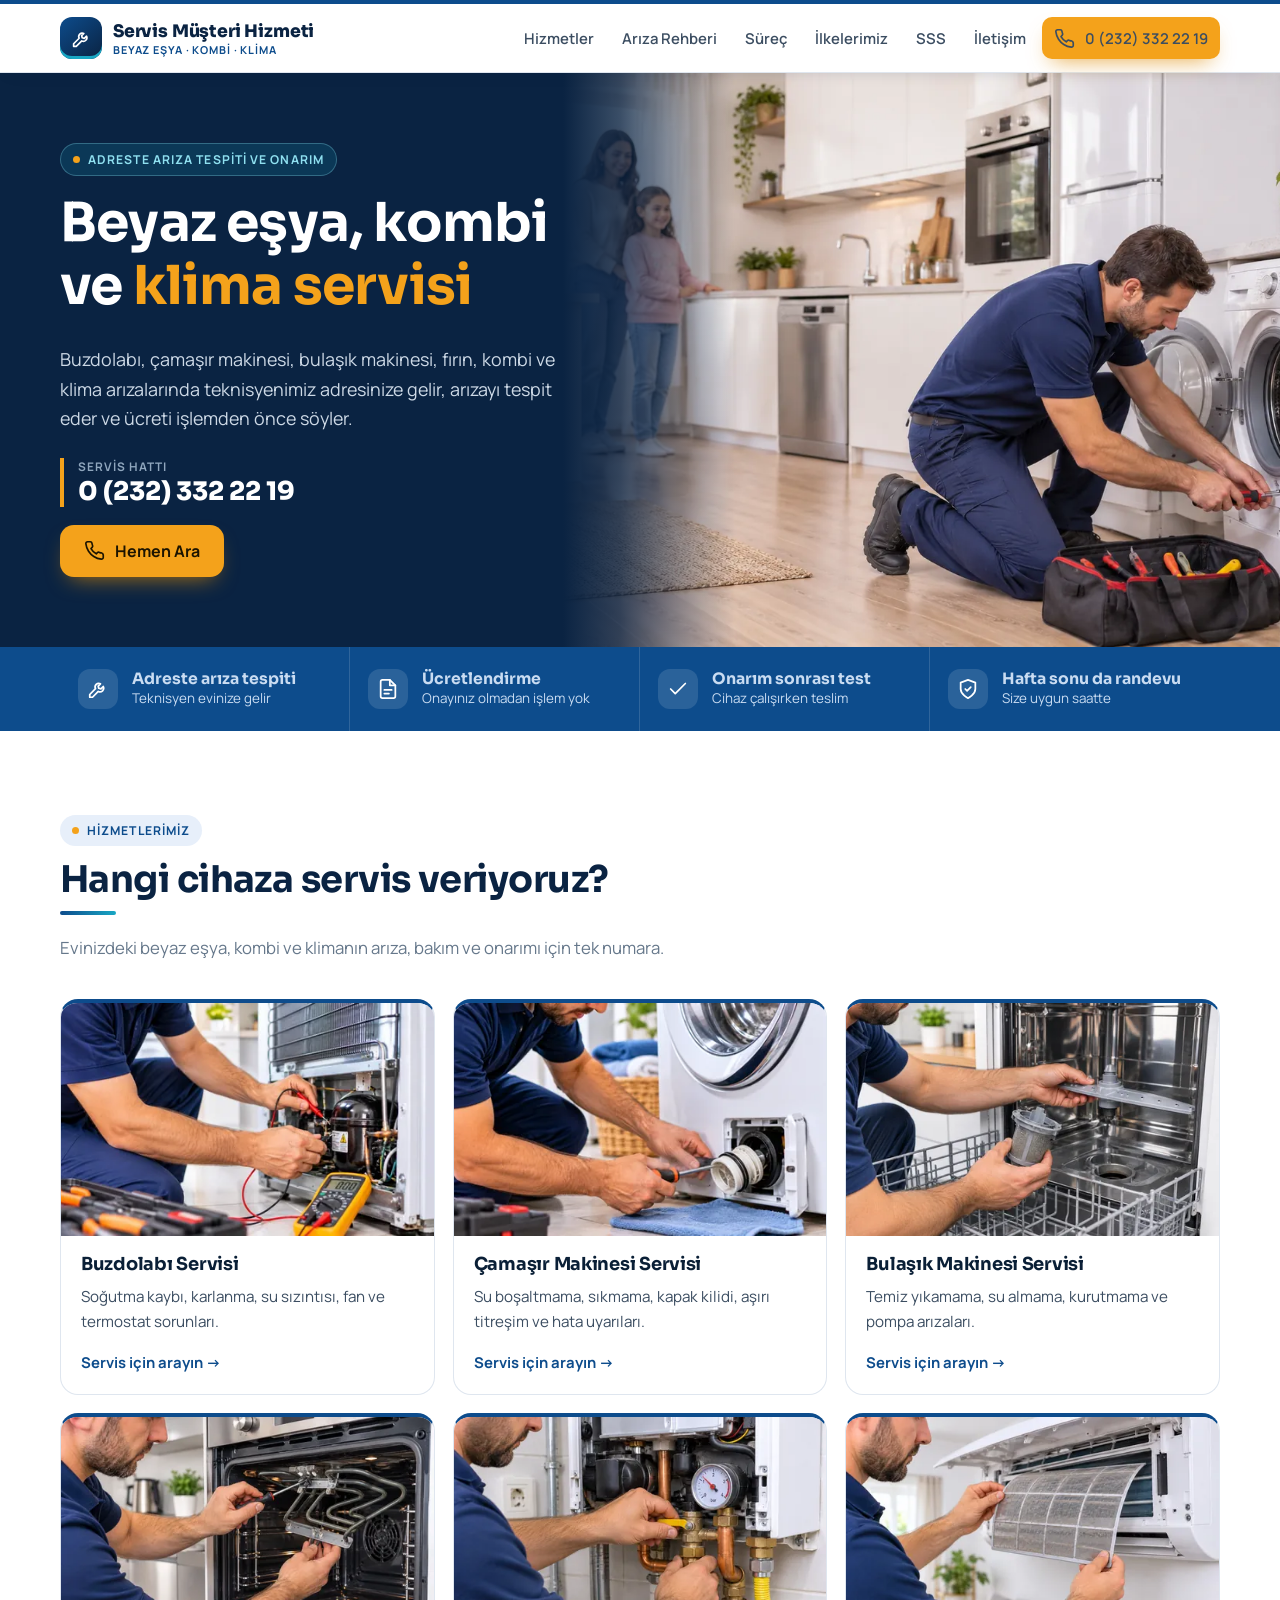
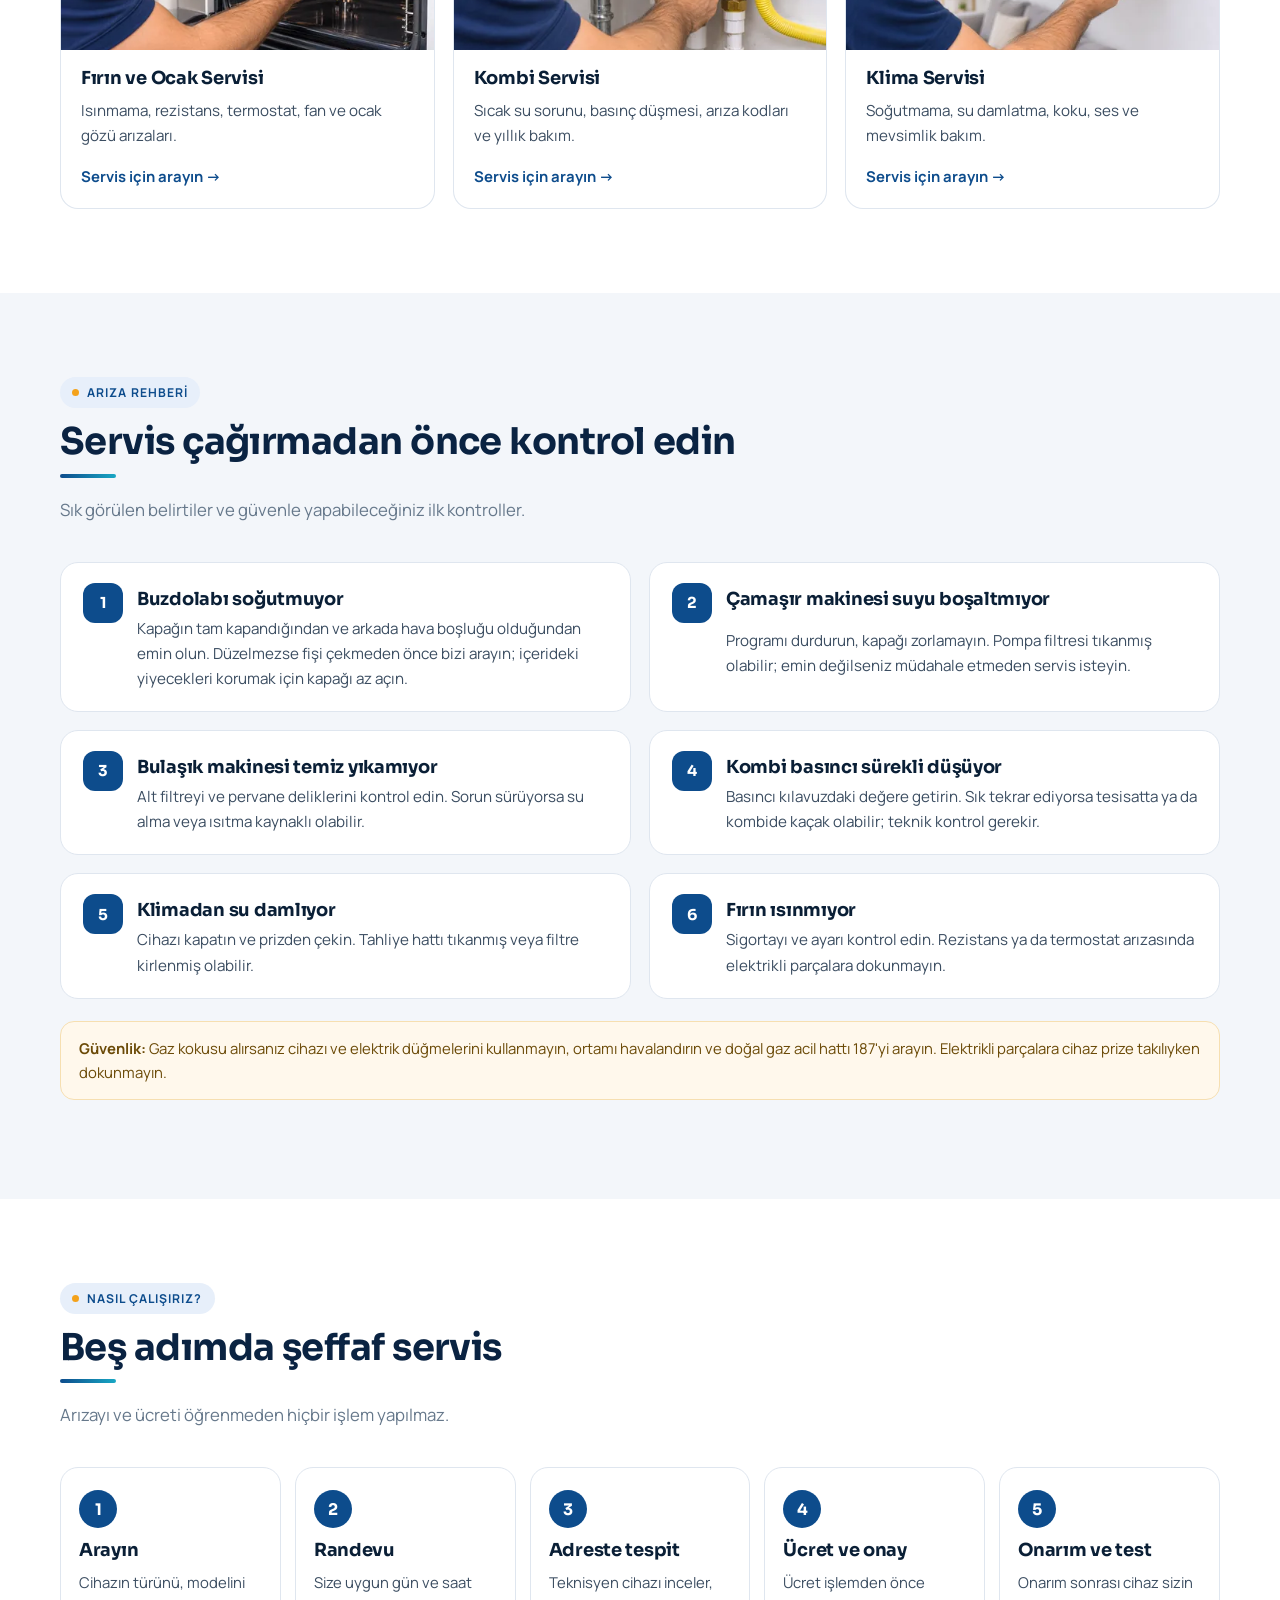
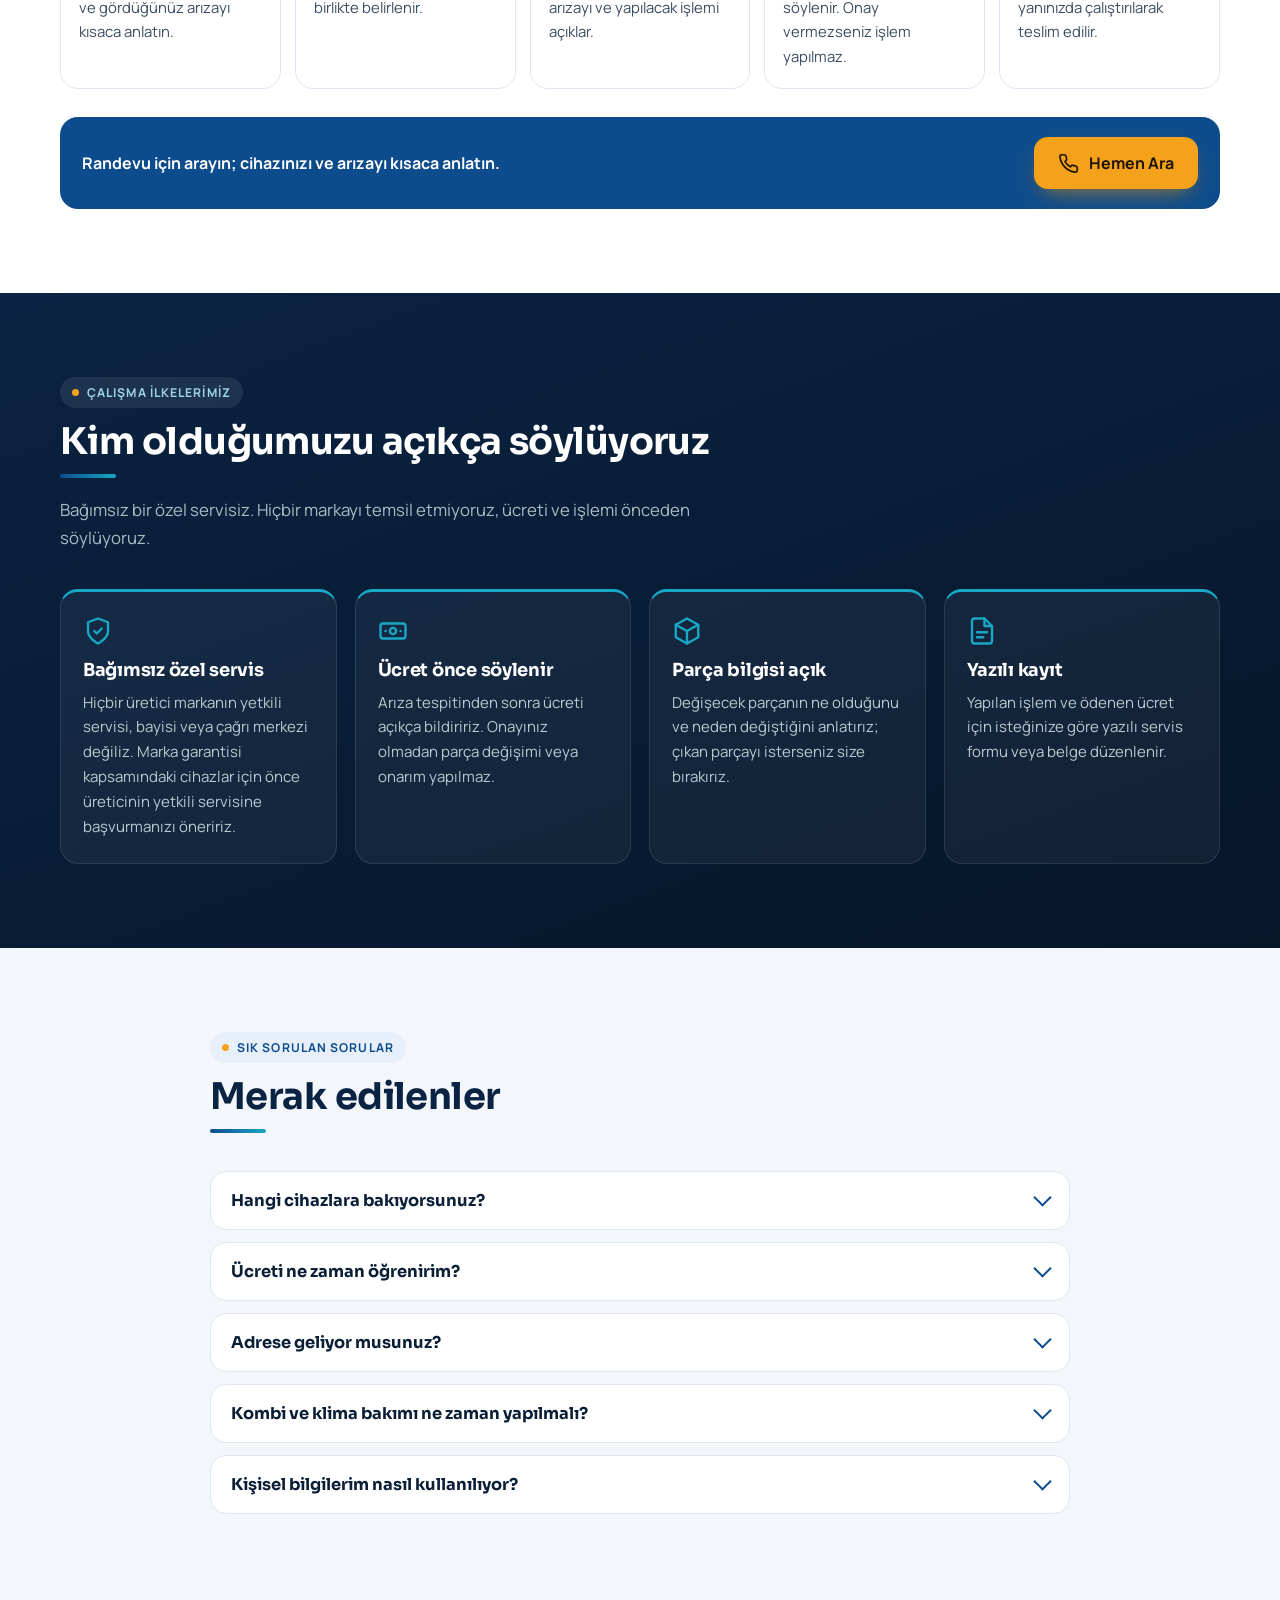
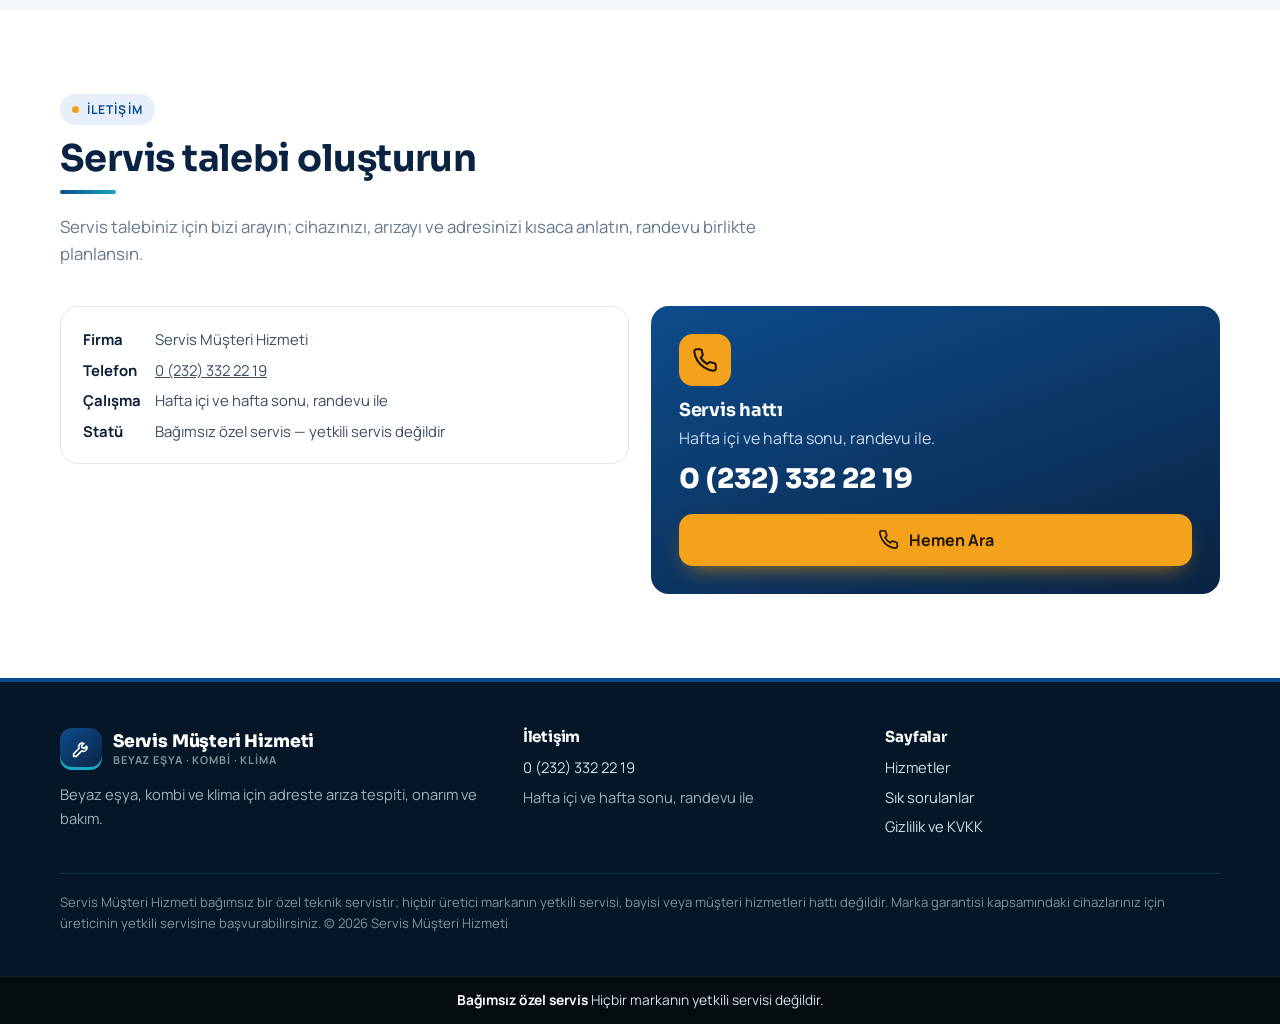
==== commit f7ad7d28: "WhatsApp kaldırıldı: düğmeler ve form yerine arama kutusu; metinler güncellendi Co-Authored-By: Clau" ====
--- a/index.html
+++ b/index.html
@@ -124,6 +124,7 @@
 .form input:focus,.form select:focus,.form textarea:focus{border-color:var(--pet);outline:none;background:#fff}
 .form textarea{min-height:96px;resize:vertical}.form .btn{width:100%;margin-top:16px}
 .form .kvkk{font-size:.8rem;color:var(--muted);margin:10px 0 0}
+.ara-kutu{background:linear-gradient(160deg,var(--pet),var(--lac));color:#fff;border-radius:var(--r);padding:28px;text-align:left}.ara-kutu h3{color:#fff;margin:14px 0 4px}.ara-kutu p{color:#c9dcf2;margin:0 0 10px}.ak-ikon{width:52px;height:52px;border-radius:14px;background:var(--amb);color:#1c1400;display:grid;place-items:center}.ak-ikon svg{width:26px;height:26px}.ak-no{display:block;font:800 1.7rem var(--fh);color:#fff;text-decoration:none;margin:4px 0 18px}.ara-kutu .btn{width:100%}
 .bal{position:absolute;left:-9999px;width:1px;height:1px;overflow:hidden}
 /* alt */
 footer{background:var(--lac2);border-top:4px solid var(--pet);color:#9fb2ba;padding:46px 0 0;font-size:.92rem}
@@ -144,7 +145,7 @@
 @media (max-width:640px){.bolum{padding:60px 0}.kurumsal .kap{grid-template-columns:1fr;width:100%}.k-oge{border-right:0!important;border-bottom:1px solid rgba(255,255,255,.14);padding:16px 20px}.k-oge:last-child{border-bottom:0}.cihazlar,.belirtiler,.ilkeler,.surec{grid-template-columns:1fr}.surec li:last-child{grid-column:auto}.hero .dugmeler .btn{flex:1 1 100%}.logo small{display:none}footer .kap{grid-template-columns:1fr}.serit{font-size:.76rem}}
 @media (prefers-reduced-motion:reduce){html{scroll-behavior:auto}*{transition:none!important}}
 </style>
-<script type="application/ld+json">{"@context": "https://schema.org", "@type": "HomeAndConstructionBusiness", "name": "Servis Müşteri Hizmeti", "url": "https://servismusterihizmeti.com.tr/", "telephone": "+902323322219", "description": "Buzdolabı, çamaşır makinesi, bulaşık makinesi, fırın, kombi ve klima arızalarında adreste arıza tespiti ve onarım. Ücret işlemden önce bildirilir, onayınız olmadan işlem yapılmaz.", "image": "https://servismusterihizmeti.com.tr/img/hero-1400.webp"}</script><script type="application/ld+json">{"@context": "https://schema.org", "@type": "WebSite", "name": "Servis Müşteri Hizmeti", "url": "https://servismusterihizmeti.com.tr/", "inLanguage": "tr-TR"}</script><script type="application/ld+json">{"@context": "https://schema.org", "@type": "FAQPage", "mainEntity": [{"@type": "Question", "name": "Hangi cihazlara bakıyorsunuz?", "acceptedAnswer": {"@type": "Answer", "text": "Buzdolabı, çamaşır makinesi, bulaşık makinesi, fırın ve ocak gibi beyaz eşyalar ile kombi ve klimalara arıza, bakım ve onarım hizmeti veriyoruz."}}, {"@type": "Question", "name": "Ücreti ne zaman öğrenirim?", "acceptedAnswer": {"@type": "Answer", "text": "Arıza tespitinden sonra, işleme başlamadan önce. Ücret cihaza, arızaya ve gerekiyorsa değişecek parçaya göre belirlenir. Onay vermezseniz işlem yapılmaz."}}, {"@type": "Question", "name": "Adrese geliyor musunuz?", "acceptedAnswer": {"@type": "Answer", "text": "Evet, randevu ile adreste servis veriyoruz. Arayarak ya da WhatsApp'tan adresinizi ve arızayı iletebilirsiniz."}}, {"@type": "Question", "name": "Kombi ve klima bakımı ne zaman yapılmalı?", "acceptedAnswer": {"@type": "Answer", "text": "Kombi için ısıtma sezonu başlamadan, klima için yoğun kullanım dönemi öncesinde yılda bir bakım genel olarak önerilir."}}, {"@type": "Question", "name": "Kişisel bilgilerim nasıl kullanılıyor?", "acceptedAnswer": {"@type": "Answer", "text": "Paylaştığınız ad, telefon ve adres yalnızca servis talebiniz için kullanılır. Ayrıntılar Gizlilik ve KVKK sayfamızdadır."}}]}</script><script type="application/ld+json">{"@context": "https://schema.org", "@type": "Service", "serviceType": "Beyaz eşya, kombi ve klima teknik servisi", "provider": {"@type": "Organization", "name": "Servis Müşteri Hizmeti", "url": "https://servismusterihizmeti.com.tr/"}, "hasOfferCatalog": {"@type": "OfferCatalog", "name": "Servis hizmetleri", "itemListElement": [{"@type": "Offer", "itemOffered": {"@type": "Service", "name": "Buzdolabı servisi"}}, {"@type": "Offer", "itemOffered": {"@type": "Service", "name": "Çamaşır Makinesi servisi"}}, {"@type": "Offer", "itemOffered": {"@type": "Service", "name": "Bulaşık Makinesi servisi"}}, {"@type": "Offer", "itemOffered": {"@type": "Service", "name": "Fırın ve Ocak servisi"}}, {"@type": "Offer", "itemOffered": {"@type": "Service", "name": "Kombi servisi"}}, {"@type": "Offer", "itemOffered": {"@type": "Service", "name": "Klima servisi"}}]}}</script><link rel="preload" as="image" href="img/hero-800.webp" imagesrcset="img/hero-800.webp 800w, img/hero-1400.webp 1400w" imagesizes="100vw" fetchpriority="high">
+<script type="application/ld+json">{"@context": "https://schema.org", "@type": "HomeAndConstructionBusiness", "name": "Servis Müşteri Hizmeti", "url": "https://servismusterihizmeti.com.tr/", "telephone": "+902323322219", "description": "Buzdolabı, çamaşır makinesi, bulaşık makinesi, fırın, kombi ve klima arızalarında adreste arıza tespiti ve onarım. Ücret işlemden önce bildirilir, onayınız olmadan işlem yapılmaz.", "image": "https://servismusterihizmeti.com.tr/img/hero-1400.webp"}</script><script type="application/ld+json">{"@context": "https://schema.org", "@type": "WebSite", "name": "Servis Müşteri Hizmeti", "url": "https://servismusterihizmeti.com.tr/", "inLanguage": "tr-TR"}</script><script type="application/ld+json">{"@context": "https://schema.org", "@type": "FAQPage", "mainEntity": [{"@type": "Question", "name": "Hangi cihazlara bakıyorsunuz?", "acceptedAnswer": {"@type": "Answer", "text": "Buzdolabı, çamaşır makinesi, bulaşık makinesi, fırın ve ocak gibi beyaz eşyalar ile kombi ve klimalara arıza, bakım ve onarım hizmeti veriyoruz."}}, {"@type": "Question", "name": "Ücreti ne zaman öğrenirim?", "acceptedAnswer": {"@type": "Answer", "text": "Arıza tespitinden sonra, işleme başlamadan önce. Ücret cihaza, arızaya ve gerekiyorsa değişecek parçaya göre belirlenir. Onay vermezseniz işlem yapılmaz."}}, {"@type": "Question", "name": "Adrese geliyor musunuz?", "acceptedAnswer": {"@type": "Answer", "text": "Evet, randevu ile adreste servis veriyoruz. Arayarak adresinizi ve arızayı iletebilirsiniz."}}, {"@type": "Question", "name": "Kombi ve klima bakımı ne zaman yapılmalı?", "acceptedAnswer": {"@type": "Answer", "text": "Kombi için ısıtma sezonu başlamadan, klima için yoğun kullanım dönemi öncesinde yılda bir bakım genel olarak önerilir."}}, {"@type": "Question", "name": "Kişisel bilgilerim nasıl kullanılıyor?", "acceptedAnswer": {"@type": "Answer", "text": "Paylaştığınız ad, telefon ve adres yalnızca servis talebiniz için kullanılır. Ayrıntılar Gizlilik ve KVKK sayfamızdadır."}}]}</script><script type="application/ld+json">{"@context": "https://schema.org", "@type": "Service", "serviceType": "Beyaz eşya, kombi ve klima teknik servisi", "provider": {"@type": "Organization", "name": "Servis Müşteri Hizmeti", "url": "https://servismusterihizmeti.com.tr/"}, "hasOfferCatalog": {"@type": "OfferCatalog", "name": "Servis hizmetleri", "itemListElement": [{"@type": "Offer", "itemOffered": {"@type": "Service", "name": "Buzdolabı servisi"}}, {"@type": "Offer", "itemOffered": {"@type": "Service", "name": "Çamaşır Makinesi servisi"}}, {"@type": "Offer", "itemOffered": {"@type": "Service", "name": "Bulaşık Makinesi servisi"}}, {"@type": "Offer", "itemOffered": {"@type": "Service", "name": "Fırın ve Ocak servisi"}}, {"@type": "Offer", "itemOffered": {"@type": "Service", "name": "Kombi servisi"}}, {"@type": "Offer", "itemOffered": {"@type": "Service", "name": "Klima servisi"}}]}}</script><link rel="preload" as="image" href="img/hero-800.webp" imagesrcset="img/hero-800.webp 800w, img/hero-1400.webp 1400w" imagesizes="100vw" fetchpriority="high">
 </head><body><header class="ust"><div class="kap">
 <a class="logo" href="#ust" aria-label="Servis Müşteri Hizmeti ana sayfa"><span class="logo-isaret"><svg viewBox="0 0 24 24" fill="none" stroke="currentColor" stroke-width="1.9" stroke-linecap="round" stroke-linejoin="round" aria-hidden="true"><path d="M14.7 6.3a4 4 0 0 0-5.4 5.4L3 18v3h3l6.3-6.3a4 4 0 0 0 5.4-5.4l-2.5 2.5-2.4-.6-.6-2.4z"/></svg></span><span>Servis Müşteri Hizmeti<small>Beyaz eşya · Kombi · Klima</small></span></a>
 <button class="menu-ac" type="button" aria-label="Menüyü aç" aria-expanded="false" aria-controls="menu"><svg viewBox="0 0 24 24" fill="none" stroke="currentColor" stroke-width="1.9" stroke-linecap="round" stroke-linejoin="round" aria-hidden="true"><path d="M4 7h16M4 12h16M4 17h16"/></svg></button>
@@ -162,7 +163,7 @@
 <h1 id="h1">Beyaz eşya, kombi ve <em>klima servisi</em></h1>
 <p class="giris">Buzdolabı, çamaşır makinesi, bulaşık makinesi, fırın, kombi ve klima arızalarında teknisyenimiz adresinize gelir, arızayı tespit eder ve ücreti işlemden önce söyler.</p>
 <a class="hero-tel" href="tel:+902323322219" data-olay="arama_tiklama" data-konum="hero-numara"><small>Servis hattı</small>0 (232) 332 22 19</a>
-<div class="dugmeler"><a class="btn btn-ara" href="tel:+902323322219" data-olay="arama_tiklama" data-konum="hero"><svg viewBox="0 0 24 24" fill="none" stroke="currentColor" stroke-width="1.9" stroke-linecap="round" stroke-linejoin="round" aria-hidden="true"><path d="M22 16.9v3a2 2 0 0 1-2.2 2 19.8 19.8 0 0 1-8.6-3.1 19.5 19.5 0 0 1-6-6A19.8 19.8 0 0 1 2.1 4.2 2 2 0 0 1 4.1 2h3a2 2 0 0 1 2 1.7c.1.9.4 1.8.7 2.7a2 2 0 0 1-.5 2.1L8 9.8a16 16 0 0 0 6 6l1.3-1.3a2 2 0 0 1 2.1-.4c.9.3 1.8.6 2.7.7a2 2 0 0 1 1.7 2z"/></svg><span>Hemen Ara</span></a><a class="btn btn-wa" href="https://wa.me/902323322219?text=Merhaba%2C%20cihaz%C4%B1m%20i%C3%A7in%20servis%20talebim%20var." target="_blank" rel="noopener" data-olay="whatsapp_tiklama" data-konum="hero"><svg viewBox="0 0 24 24" fill="currentColor" aria-hidden="true"><path d="M12 2a10 10 0 0 0-8.6 15.1L2 22l5-1.3A10 10 0 1 0 12 2zm0 18.2a8.2 8.2 0 0 1-4.2-1.2l-.3-.2-3 .8.8-2.9-.2-.3A8.2 8.2 0 1 1 12 20.2zm4.5-6.1c-.2-.1-1.5-.7-1.7-.8s-.4-.1-.6.1-.7.8-.8 1-.3.2-.6.1a6.7 6.7 0 0 1-3.3-2.9c-.2-.4.2-.4.7-1.3.1-.2 0-.3 0-.4l-.8-1.8c-.2-.5-.4-.4-.6-.4h-.5a1 1 0 0 0-.7.3 3 3 0 0 0-.9 2.2 5.2 5.2 0 0 0 1.1 2.7 11.8 11.8 0 0 0 4.5 4c1.7.7 2.3.8 3.2.6a2.7 2.7 0 0 0 1.8-1.2 2.2 2.2 0 0 0 .1-1.3c0-.1-.2-.2-.5-.3z"/></svg><span>WhatsApp ile Yaz</span></a></div>
+<div class="dugmeler"><a class="btn btn-ara" href="tel:+902323322219" data-olay="arama_tiklama" data-konum="hero"><svg viewBox="0 0 24 24" fill="none" stroke="currentColor" stroke-width="1.9" stroke-linecap="round" stroke-linejoin="round" aria-hidden="true"><path d="M22 16.9v3a2 2 0 0 1-2.2 2 19.8 19.8 0 0 1-8.6-3.1 19.5 19.5 0 0 1-6-6A19.8 19.8 0 0 1 2.1 4.2 2 2 0 0 1 4.1 2h3a2 2 0 0 1 2 1.7c.1.9.4 1.8.7 2.7a2 2 0 0 1-.5 2.1L8 9.8a16 16 0 0 0 6 6l1.3-1.3a2 2 0 0 1 2.1-.4c.9.3 1.8.6 2.7.7a2 2 0 0 1 1.7 2z"/></svg><span>Hemen Ara</span></a></div>
 </div>
 </div></section>
 <div class="kurumsal"><div class="kap">
@@ -176,7 +177,7 @@
 <section class="bolum beyaz" id="cihazlar" aria-labelledby="h-cihaz"><div class="kap">
 <div class="bas"><span class="ust-etiket"><i></i>Hizmetlerimiz</span><h2 id="h-cihaz">Hangi cihaza servis veriyoruz?</h2>
 <p>Evinizdeki beyaz eşya, kombi ve klimanın arıza, bakım ve onarımı için tek numara.</p></div>
-<div class="izgara cihazlar"><article class="cihaz"><div class="cihaz-foto"><img src="img/buzdolabi-480.webp" srcset="img/buzdolabi-480.webp 480w, img/buzdolabi-800.webp 800w" sizes="(max-width:640px) 92vw, (max-width:1020px) 46vw, 370px" width="480" height="270" alt="Buzdolabı onarımı yapan teknisyen" loading="lazy" decoding="async"></div><div class="cihaz-ic"><h3>Buzdolabı Servisi</h3><p>Soğutma kaybı, karlanma, su sızıntısı, fan ve termostat sorunları.</p><a href="https://wa.me/902323322219?text=Merhaba%2C%20buzdolab%C4%B1%20i%C3%A7in%20servis%20talebim%20var." target="_blank" rel="noopener" data-olay="whatsapp_tiklama" data-konum="cihaz">Servis talebi gönder →</a></div></article><article class="cihaz"><div class="cihaz-foto"><img src="img/camasir-480.webp" srcset="img/camasir-480.webp 480w, img/camasir-800.webp 800w" sizes="(max-width:640px) 92vw, (max-width:1020px) 46vw, 370px" width="480" height="270" alt="Çamaşır Makinesi onarımı yapan teknisyen" loading="lazy" decoding="async"></div><div class="cihaz-ic"><h3>Çamaşır Makinesi Servisi</h3><p>Su boşaltmama, sıkmama, kapak kilidi, aşırı titreşim ve hata uyarıları.</p><a href="https://wa.me/902323322219?text=Merhaba%2C%20%C3%A7ama%C5%9F%C4%B1r%20makinesi%20i%C3%A7in%20servis%20talebim%20var." target="_blank" rel="noopener" data-olay="whatsapp_tiklama" data-konum="cihaz">Servis talebi gönder →</a></div></article><article class="cihaz"><div class="cihaz-foto"><img src="img/bulasik-480.webp" srcset="img/bulasik-480.webp 480w, img/bulasik-800.webp 800w" sizes="(max-width:640px) 92vw, (max-width:1020px) 46vw, 370px" width="480" height="320" alt="Bulaşık Makinesi onarımı yapan teknisyen" loading="lazy" decoding="async"></div><div class="cihaz-ic"><h3>Bulaşık Makinesi Servisi</h3><p>Temiz yıkamama, su almama, kurutmama ve pompa arızaları.</p><a href="https://wa.me/902323322219?text=Merhaba%2C%20bula%C5%9F%C4%B1k%20makinesi%20i%C3%A7in%20servis%20talebim%20var." target="_blank" rel="noopener" data-olay="whatsapp_tiklama" data-konum="cihaz">Servis talebi gönder →</a></div></article><article class="cihaz"><div class="cihaz-foto"><img src="img/firin-480.webp" srcset="img/firin-480.webp 480w, img/firin-800.webp 800w" sizes="(max-width:640px) 92vw, (max-width:1020px) 46vw, 370px" width="480" height="320" alt="Fırın ve Ocak onarımı yapan teknisyen" loading="lazy" decoding="async"></div><div class="cihaz-ic"><h3>Fırın ve Ocak Servisi</h3><p>Isınmama, rezistans, termostat, fan ve ocak gözü arızaları.</p><a href="https://wa.me/902323322219?text=Merhaba%2C%20f%C4%B1r%C4%B1n%20ve%20ocak%20i%C3%A7in%20servis%20talebim%20var." target="_blank" rel="noopener" data-olay="whatsapp_tiklama" data-konum="cihaz">Servis talebi gönder →</a></div></article><article class="cihaz"><div class="cihaz-foto"><img src="img/kombi-480.webp" srcset="img/kombi-480.webp 480w, img/kombi-800.webp 800w" sizes="(max-width:640px) 92vw, (max-width:1020px) 46vw, 370px" width="480" height="320" alt="Kombi onarımı yapan teknisyen" loading="lazy" decoding="async"></div><div class="cihaz-ic"><h3>Kombi Servisi</h3><p>Sıcak su sorunu, basınç düşmesi, arıza kodları ve yıllık bakım.</p><a href="https://wa.me/902323322219?text=Merhaba%2C%20kombi%20i%C3%A7in%20servis%20talebim%20var." target="_blank" rel="noopener" data-olay="whatsapp_tiklama" data-konum="cihaz">Servis talebi gönder →</a></div></article><article class="cihaz"><div class="cihaz-foto"><img src="img/klima-480.webp" srcset="img/klima-480.webp 480w, img/klima-800.webp 800w" sizes="(max-width:640px) 92vw, (max-width:1020px) 46vw, 370px" width="480" height="320" alt="Klima onarımı yapan teknisyen" loading="lazy" decoding="async"></div><div class="cihaz-ic"><h3>Klima Servisi</h3><p>Soğutmama, su damlatma, koku, ses ve mevsimlik bakım.</p><a href="https://wa.me/902323322219?text=Merhaba%2C%20klima%20i%C3%A7in%20servis%20talebim%20var." target="_blank" rel="noopener" data-olay="whatsapp_tiklama" data-konum="cihaz">Servis talebi gönder →</a></div></article></div>
+<div class="izgara cihazlar"><article class="cihaz"><div class="cihaz-foto"><img src="img/buzdolabi-480.webp" srcset="img/buzdolabi-480.webp 480w, img/buzdolabi-800.webp 800w" sizes="(max-width:640px) 92vw, (max-width:1020px) 46vw, 370px" width="480" height="270" alt="Buzdolabı onarımı yapan teknisyen" loading="lazy" decoding="async"></div><div class="cihaz-ic"><h3>Buzdolabı Servisi</h3><p>Soğutma kaybı, karlanma, su sızıntısı, fan ve termostat sorunları.</p><a href="tel:+902323322219" data-olay="arama_tiklama" data-konum="cihaz">Servis için arayın →</a></div></article><article class="cihaz"><div class="cihaz-foto"><img src="img/camasir-480.webp" srcset="img/camasir-480.webp 480w, img/camasir-800.webp 800w" sizes="(max-width:640px) 92vw, (max-width:1020px) 46vw, 370px" width="480" height="270" alt="Çamaşır Makinesi onarımı yapan teknisyen" loading="lazy" decoding="async"></div><div class="cihaz-ic"><h3>Çamaşır Makinesi Servisi</h3><p>Su boşaltmama, sıkmama, kapak kilidi, aşırı titreşim ve hata uyarıları.</p><a href="tel:+902323322219" data-olay="arama_tiklama" data-konum="cihaz">Servis için arayın →</a></div></article><article class="cihaz"><div class="cihaz-foto"><img src="img/bulasik-480.webp" srcset="img/bulasik-480.webp 480w, img/bulasik-800.webp 800w" sizes="(max-width:640px) 92vw, (max-width:1020px) 46vw, 370px" width="480" height="320" alt="Bulaşık Makinesi onarımı yapan teknisyen" loading="lazy" decoding="async"></div><div class="cihaz-ic"><h3>Bulaşık Makinesi Servisi</h3><p>Temiz yıkamama, su almama, kurutmama ve pompa arızaları.</p><a href="tel:+902323322219" data-olay="arama_tiklama" data-konum="cihaz">Servis için arayın →</a></div></article><article class="cihaz"><div class="cihaz-foto"><img src="img/firin-480.webp" srcset="img/firin-480.webp 480w, img/firin-800.webp 800w" sizes="(max-width:640px) 92vw, (max-width:1020px) 46vw, 370px" width="480" height="320" alt="Fırın ve Ocak onarımı yapan teknisyen" loading="lazy" decoding="async"></div><div class="cihaz-ic"><h3>Fırın ve Ocak Servisi</h3><p>Isınmama, rezistans, termostat, fan ve ocak gözü arızaları.</p><a href="tel:+902323322219" data-olay="arama_tiklama" data-konum="cihaz">Servis için arayın →</a></div></article><article class="cihaz"><div class="cihaz-foto"><img src="img/kombi-480.webp" srcset="img/kombi-480.webp 480w, img/kombi-800.webp 800w" sizes="(max-width:640px) 92vw, (max-width:1020px) 46vw, 370px" width="480" height="320" alt="Kombi onarımı yapan teknisyen" loading="lazy" decoding="async"></div><div class="cihaz-ic"><h3>Kombi Servisi</h3><p>Sıcak su sorunu, basınç düşmesi, arıza kodları ve yıllık bakım.</p><a href="tel:+902323322219" data-olay="arama_tiklama" data-konum="cihaz">Servis için arayın →</a></div></article><article class="cihaz"><div class="cihaz-foto"><img src="img/klima-480.webp" srcset="img/klima-480.webp 480w, img/klima-800.webp 800w" sizes="(max-width:640px) 92vw, (max-width:1020px) 46vw, 370px" width="480" height="320" alt="Klima onarımı yapan teknisyen" loading="lazy" decoding="async"></div><div class="cihaz-ic"><h3>Klima Servisi</h3><p>Soğutmama, su damlatma, koku, ses ve mevsimlik bakım.</p><a href="tel:+902323322219" data-olay="arama_tiklama" data-konum="cihaz">Servis için arayın →</a></div></article></div>
 </div></section>
 
 <!-- 3 · ARIZA REHBERİ -->
@@ -191,8 +192,8 @@
 <section class="bolum beyaz" id="surec" aria-labelledby="h-sur"><div class="kap">
 <div class="bas"><span class="ust-etiket"><i></i>Nasıl çalışırız?</span><h2 id="h-sur">Beş adımda şeffaf servis</h2>
 <p>Arızayı ve ücreti öğrenmeden hiçbir işlem yapılmaz.</p></div>
-<ol class="surec"><li><h3>Arayın veya yazın</h3><p>Cihazın türünü, modelini ve gördüğünüz arızayı kısaca anlatın.</p></li><li><h3>Randevu</h3><p>Size uygun gün ve saat birlikte belirlenir.</p></li><li><h3>Adreste tespit</h3><p>Teknisyen cihazı inceler, arızayı ve yapılacak işlemi açıklar.</p></li><li><h3>Ücret ve onay</h3><p>Ücret işlemden önce söylenir. Onay vermezseniz işlem yapılmaz.</p></li><li><h3>Onarım ve test</h3><p>Onarım sonrası cihaz sizin yanınızda çalıştırılarak teslim edilir.</p></li></ol>
-<div class="surec-alt"><p>Randevu için arayın ya da WhatsApp'tan cihazınızı ve arızayı yazın.</p><div class="dugmeler"><a class="btn btn-ara" href="tel:+902323322219" data-olay="arama_tiklama" data-konum="surec"><svg viewBox="0 0 24 24" fill="none" stroke="currentColor" stroke-width="1.9" stroke-linecap="round" stroke-linejoin="round" aria-hidden="true"><path d="M22 16.9v3a2 2 0 0 1-2.2 2 19.8 19.8 0 0 1-8.6-3.1 19.5 19.5 0 0 1-6-6A19.8 19.8 0 0 1 2.1 4.2 2 2 0 0 1 4.1 2h3a2 2 0 0 1 2 1.7c.1.9.4 1.8.7 2.7a2 2 0 0 1-.5 2.1L8 9.8a16 16 0 0 0 6 6l1.3-1.3a2 2 0 0 1 2.1-.4c.9.3 1.8.6 2.7.7a2 2 0 0 1 1.7 2z"/></svg><span>Hemen Ara</span></a></div></div>
+<ol class="surec"><li><h3>Arayın</h3><p>Cihazın türünü, modelini ve gördüğünüz arızayı kısaca anlatın.</p></li><li><h3>Randevu</h3><p>Size uygun gün ve saat birlikte belirlenir.</p></li><li><h3>Adreste tespit</h3><p>Teknisyen cihazı inceler, arızayı ve yapılacak işlemi açıklar.</p></li><li><h3>Ücret ve onay</h3><p>Ücret işlemden önce söylenir. Onay vermezseniz işlem yapılmaz.</p></li><li><h3>Onarım ve test</h3><p>Onarım sonrası cihaz sizin yanınızda çalıştırılarak teslim edilir.</p></li></ol>
+<div class="surec-alt"><p>Randevu için arayın; cihazınızı ve arızayı kısaca anlatın.</p><div class="dugmeler"><a class="btn btn-ara" href="tel:+902323322219" data-olay="arama_tiklama" data-konum="surec"><svg viewBox="0 0 24 24" fill="none" stroke="currentColor" stroke-width="1.9" stroke-linecap="round" stroke-linejoin="round" aria-hidden="true"><path d="M22 16.9v3a2 2 0 0 1-2.2 2 19.8 19.8 0 0 1-8.6-3.1 19.5 19.5 0 0 1-6-6A19.8 19.8 0 0 1 2.1 4.2 2 2 0 0 1 4.1 2h3a2 2 0 0 1 2 1.7c.1.9.4 1.8.7 2.7a2 2 0 0 1-.5 2.1L8 9.8a16 16 0 0 0 6 6l1.3-1.3a2 2 0 0 1 2.1-.4c.9.3 1.8.6 2.7.7a2 2 0 0 1 1.7 2z"/></svg><span>Hemen Ara</span></a></div></div>
 </div></section>
 
 <!-- 5 · İLKELER -->
@@ -205,36 +206,28 @@
 <!-- 6 · SSS -->
 <section class="bolum" id="sss" aria-labelledby="h-sss"><div class="kap dar">
 <div class="bas"><span class="ust-etiket"><i></i>Sık sorulan sorular</span><h2 id="h-sss">Merak edilenler</h2></div>
-<div class="sss"><details><summary>Hangi cihazlara bakıyorsunuz?</summary><p>Buzdolabı, çamaşır makinesi, bulaşık makinesi, fırın ve ocak gibi beyaz eşyalar ile kombi ve klimalara arıza, bakım ve onarım hizmeti veriyoruz.</p></details><details><summary>Ücreti ne zaman öğrenirim?</summary><p>Arıza tespitinden sonra, işleme başlamadan önce. Ücret cihaza, arızaya ve gerekiyorsa değişecek parçaya göre belirlenir. Onay vermezseniz işlem yapılmaz.</p></details><details><summary>Adrese geliyor musunuz?</summary><p>Evet, randevu ile adreste servis veriyoruz. Arayarak ya da WhatsApp&#x27;tan adresinizi ve arızayı iletebilirsiniz.</p></details><details><summary>Kombi ve klima bakımı ne zaman yapılmalı?</summary><p>Kombi için ısıtma sezonu başlamadan, klima için yoğun kullanım dönemi öncesinde yılda bir bakım genel olarak önerilir.</p></details><details><summary>Kişisel bilgilerim nasıl kullanılıyor?</summary><p>Paylaştığınız ad, telefon ve adres yalnızca servis talebiniz için kullanılır. Ayrıntılar Gizlilik ve KVKK sayfamızdadır.</p></details></div>
+<div class="sss"><details><summary>Hangi cihazlara bakıyorsunuz?</summary><p>Buzdolabı, çamaşır makinesi, bulaşık makinesi, fırın ve ocak gibi beyaz eşyalar ile kombi ve klimalara arıza, bakım ve onarım hizmeti veriyoruz.</p></details><details><summary>Ücreti ne zaman öğrenirim?</summary><p>Arıza tespitinden sonra, işleme başlamadan önce. Ücret cihaza, arızaya ve gerekiyorsa değişecek parçaya göre belirlenir. Onay vermezseniz işlem yapılmaz.</p></details><details><summary>Adrese geliyor musunuz?</summary><p>Evet, randevu ile adreste servis veriyoruz. Arayarak adresinizi ve arızayı iletebilirsiniz.</p></details><details><summary>Kombi ve klima bakımı ne zaman yapılmalı?</summary><p>Kombi için ısıtma sezonu başlamadan, klima için yoğun kullanım dönemi öncesinde yılda bir bakım genel olarak önerilir.</p></details><details><summary>Kişisel bilgilerim nasıl kullanılıyor?</summary><p>Paylaştığınız ad, telefon ve adres yalnızca servis talebiniz için kullanılır. Ayrıntılar Gizlilik ve KVKK sayfamızdadır.</p></details></div>
 </div></section>
 
 <!-- 7 · İLETİŞİM -->
 <section class="bolum beyaz" id="iletisim" aria-labelledby="h-ilt"><div class="kap">
 <div class="bas"><span class="ust-etiket"><i></i>İletişim</span><h2 id="h-ilt">Servis talebi oluşturun</h2>
-<p>Arayın ya da formu doldurun; mesajınız WhatsApp'ta hazır açılır, siz yalnızca gönderirsiniz.</p></div>
+<p>Servis talebiniz için bizi arayın; cihazınızı, arızayı ve adresinizi kısaca anlatın, randevu birlikte planlansın.</p></div>
 <div class="iletisim">
 <div>
-<a class="kanal" href="tel:+902323322219" data-olay="arama_tiklama" data-konum="iletisim"><span class="kk"><svg viewBox="0 0 24 24" fill="none" stroke="currentColor" stroke-width="1.9" stroke-linecap="round" stroke-linejoin="round" aria-hidden="true"><path d="M22 16.9v3a2 2 0 0 1-2.2 2 19.8 19.8 0 0 1-8.6-3.1 19.5 19.5 0 0 1-6-6A19.8 19.8 0 0 1 2.1 4.2 2 2 0 0 1 4.1 2h3a2 2 0 0 1 2 1.7c.1.9.4 1.8.7 2.7a2 2 0 0 1-.5 2.1L8 9.8a16 16 0 0 0 6 6l1.3-1.3a2 2 0 0 1 2.1-.4c.9.3 1.8.6 2.7.7a2 2 0 0 1 1.7 2z"/></svg></span><span><small>Telefon</small><b>0 (232) 332 22 19</b></span></a>
-<a class="kanal wa" href="https://wa.me/902323322219?text=Merhaba%2C%20servis%20talebim%20var." target="_blank" rel="noopener" data-olay="whatsapp_tiklama" data-konum="iletisim"><span class="kk"><svg viewBox="0 0 24 24" fill="currentColor" aria-hidden="true"><path d="M12 2a10 10 0 0 0-8.6 15.1L2 22l5-1.3A10 10 0 1 0 12 2zm0 18.2a8.2 8.2 0 0 1-4.2-1.2l-.3-.2-3 .8.8-2.9-.2-.3A8.2 8.2 0 1 1 12 20.2zm4.5-6.1c-.2-.1-1.5-.7-1.7-.8s-.4-.1-.6.1-.7.8-.8 1-.3.2-.6.1a6.7 6.7 0 0 1-3.3-2.9c-.2-.4.2-.4.7-1.3.1-.2 0-.3 0-.4l-.8-1.8c-.2-.5-.4-.4-.6-.4h-.5a1 1 0 0 0-.7.3 3 3 0 0 0-.9 2.2 5.2 5.2 0 0 0 1.1 2.7 11.8 11.8 0 0 0 4.5 4c1.7.7 2.3.8 3.2.6a2.7 2.7 0 0 0 1.8-1.2 2.2 2.2 0 0 0 .1-1.3c0-.1-.2-.2-.5-.3z"/></svg></span><span><small>WhatsApp</small><b>Mesaj gönderin</b></span></a>
+
 <div class="firma"><dl><dt>Firma</dt><dd>Servis Müşteri Hizmeti</dd><dt>Telefon</dt><dd><a href="tel:+902323322219" data-olay="arama_tiklama" data-konum="firma">0 (232) 332 22 19</a></dd><dt>Çalışma</dt><dd>Hafta içi ve hafta sonu, randevu ile</dd><dt>Statü</dt><dd>Bağımsız özel servis — yetkili servis değildir</dd></dl></div>
 </div>
-<form class="form" id="servis-formu" data-wa="902323322219" novalidate>
-<h3>WhatsApp ile servis talebi</h3><p>Bilgiler yalnızca servis talebiniz için kullanılır.</p>
-<label for="f-ad">Adınız</label><input id="f-ad" name="ad" autocomplete="name" required>
-<label for="f-cihaz">Cihaz</label><select id="f-cihaz" name="cihaz" required><option value="">Seçin</option><option>Buzdolabı</option><option>Çamaşır Makinesi</option><option>Bulaşık Makinesi</option><option>Fırın ve Ocak</option><option>Kombi</option><option>Klima</option><option>Diğer</option></select>
-<label for="f-ariza">Arıza (kısaca)</label><textarea id="f-ariza" name="ariza" placeholder="Örn. su boşaltmıyor, ekranda hata kodu var"></textarea>
-<label for="f-semt">Semt / mahalle</label><input id="f-semt" name="semt" autocomplete="address-level3">
-<div class="bal" aria-hidden="true"><label for="f-web">Web siteniz</label><input id="f-web" name="web_sitesi" tabindex="-1" autocomplete="off"></div>
-<button class="btn btn-wa" type="submit"><svg viewBox="0 0 24 24" fill="currentColor" aria-hidden="true"><path d="M12 2a10 10 0 0 0-8.6 15.1L2 22l5-1.3A10 10 0 1 0 12 2zm0 18.2a8.2 8.2 0 0 1-4.2-1.2l-.3-.2-3 .8.8-2.9-.2-.3A8.2 8.2 0 1 1 12 20.2zm4.5-6.1c-.2-.1-1.5-.7-1.7-.8s-.4-.1-.6.1-.7.8-.8 1-.3.2-.6.1a6.7 6.7 0 0 1-3.3-2.9c-.2-.4.2-.4.7-1.3.1-.2 0-.3 0-.4l-.8-1.8c-.2-.5-.4-.4-.6-.4h-.5a1 1 0 0 0-.7.3 3 3 0 0 0-.9 2.2 5.2 5.2 0 0 0 1.1 2.7 11.8 11.8 0 0 0 4.5 4c1.7.7 2.3.8 3.2.6a2.7 2.7 0 0 0 1.8-1.2 2.2 2.2 0 0 0 .1-1.3c0-.1-.2-.2-.5-.3z"/></svg><span>WhatsApp ile Gönder</span></button>
-<p class="kvkk">Göndererek <a href="gizlilik.html">Gizlilik ve KVKK aydınlatma metnini</a> okuduğunuzu kabul edersiniz.</p>
-</form>
+<div class="ara-kutu"><span class="ak-ikon"><svg viewBox="0 0 24 24" fill="none" stroke="currentColor" stroke-width="1.9" stroke-linecap="round" stroke-linejoin="round" aria-hidden="true"><path d="M22 16.9v3a2 2 0 0 1-2.2 2 19.8 19.8 0 0 1-8.6-3.1 19.5 19.5 0 0 1-6-6A19.8 19.8 0 0 1 2.1 4.2 2 2 0 0 1 4.1 2h3a2 2 0 0 1 2 1.7c.1.9.4 1.8.7 2.7a2 2 0 0 1-.5 2.1L8 9.8a16 16 0 0 0 6 6l1.3-1.3a2 2 0 0 1 2.1-.4c.9.3 1.8.6 2.7.7a2 2 0 0 1 1.7 2z"/></svg></span><h3>Servis hattı</h3><p>Hafta içi ve hafta sonu, randevu ile.</p>
+<a class="ak-no" href="tel:+902323322219" data-olay="arama_tiklama" data-konum="iletisim-kutu">0 (232) 332 22 19</a>
+<a class="btn btn-ara" href="tel:+902323322219" data-olay="arama_tiklama" data-konum="iletisim-dugme"><svg viewBox="0 0 24 24" fill="none" stroke="currentColor" stroke-width="1.9" stroke-linecap="round" stroke-linejoin="round" aria-hidden="true"><path d="M22 16.9v3a2 2 0 0 1-2.2 2 19.8 19.8 0 0 1-8.6-3.1 19.5 19.5 0 0 1-6-6A19.8 19.8 0 0 1 2.1 4.2 2 2 0 0 1 4.1 2h3a2 2 0 0 1 2 1.7c.1.9.4 1.8.7 2.7a2 2 0 0 1-.5 2.1L8 9.8a16 16 0 0 0 6 6l1.3-1.3a2 2 0 0 1 2.1-.4c.9.3 1.8.6 2.7.7a2 2 0 0 1 1.7 2z"/></svg><span>Hemen Ara</span></a></div>
 </div>
 </div></section>
 </main>
 <footer><div class="kap">
 <div><div class="logo"><span class="logo-isaret"><svg viewBox="0 0 24 24" fill="none" stroke="currentColor" stroke-width="1.9" stroke-linecap="round" stroke-linejoin="round" aria-hidden="true"><path d="M14.7 6.3a4 4 0 0 0-5.4 5.4L3 18v3h3l6.3-6.3a4 4 0 0 0 5.4-5.4l-2.5 2.5-2.4-.6-.6-2.4z"/></svg></span><span>Servis Müşteri Hizmeti<small>Beyaz eşya · Kombi · Klima</small></span></div>
 <p>Beyaz eşya, kombi ve klima için adreste arıza tespiti, onarım ve bakım.</p></div>
-<div><h3>İletişim</h3><ul><li><a href="tel:+902323322219" data-olay="arama_tiklama" data-konum="alt">0 (232) 332 22 19</a></li><li><a href="https://wa.me/902323322219?text=Merhaba%2C%20servis%20talebim%20var." target="_blank" rel="noopener" data-olay="whatsapp_tiklama" data-konum="alt">WhatsApp</a></li><li>Hafta içi ve hafta sonu, randevu ile</li></ul></div>
+<div><h3>İletişim</h3><ul><li><a href="tel:+902323322219" data-olay="arama_tiklama" data-konum="alt">0 (232) 332 22 19</a></li><li>Hafta içi ve hafta sonu, randevu ile</li></ul></div>
 <div><h3>Sayfalar</h3><ul><li><a href="./#cihazlar">Hizmetler</a></li><li><a href="./#sss">Sık sorulanlar</a></li><li><a href="gizlilik.html">Gizlilik ve KVKK</a></li></ul></div>
 <p class="yasal">Servis Müşteri Hizmeti bağımsız bir özel teknik servistir; hiçbir üretici markanın yetkili servisi, bayisi veya müşteri hizmetleri hattı değildir.
 Marka garantisi kapsamındaki cihazlarınız için üreticinin yetkili servisine başvurabilirsiniz. © <span id="yil">2026</span> Servis Müşteri Hizmeti</p>
@@ -244,7 +237,7 @@
 <a href="tel:+900000000000" data-cf-trap="1" tabindex="-1" rel="nofollow" onclick="return __cfTrap(event)">Hemen Ara</a>
 <a href="https://wa.me/900000000000" data-cf-trap="1" tabindex="-1" rel="nofollow" onclick="return __cfTrap(event)">WhatsApp Servis</a>
 <a href="tuzak/" data-cf-trap="1" tabindex="-1" rel="nofollow" onclick="return __cfTrap(event)">Servis kaydı</a>
-</div><div class="yapiskan"><a class="btn btn-ara" href="tel:+902323322219" data-olay="arama_tiklama" data-konum="mobil"><svg viewBox="0 0 24 24" fill="none" stroke="currentColor" stroke-width="1.9" stroke-linecap="round" stroke-linejoin="round" aria-hidden="true"><path d="M22 16.9v3a2 2 0 0 1-2.2 2 19.8 19.8 0 0 1-8.6-3.1 19.5 19.5 0 0 1-6-6A19.8 19.8 0 0 1 2.1 4.2 2 2 0 0 1 4.1 2h3a2 2 0 0 1 2 1.7c.1.9.4 1.8.7 2.7a2 2 0 0 1-.5 2.1L8 9.8a16 16 0 0 0 6 6l1.3-1.3a2 2 0 0 1 2.1-.4c.9.3 1.8.6 2.7.7a2 2 0 0 1 1.7 2z"/></svg><span>Hemen Ara</span></a><a class="btn btn-wa" href="https://wa.me/902323322219?text=Merhaba%2C%20servis%20talebim%20var." target="_blank" rel="noopener" data-olay="whatsapp_tiklama" data-konum="mobil"><svg viewBox="0 0 24 24" fill="currentColor" aria-hidden="true"><path d="M12 2a10 10 0 0 0-8.6 15.1L2 22l5-1.3A10 10 0 1 0 12 2zm0 18.2a8.2 8.2 0 0 1-4.2-1.2l-.3-.2-3 .8.8-2.9-.2-.3A8.2 8.2 0 1 1 12 20.2zm4.5-6.1c-.2-.1-1.5-.7-1.7-.8s-.4-.1-.6.1-.7.8-.8 1-.3.2-.6.1a6.7 6.7 0 0 1-3.3-2.9c-.2-.4.2-.4.7-1.3.1-.2 0-.3 0-.4l-.8-1.8c-.2-.5-.4-.4-.6-.4h-.5a1 1 0 0 0-.7.3 3 3 0 0 0-.9 2.2 5.2 5.2 0 0 0 1.1 2.7 11.8 11.8 0 0 0 4.5 4c1.7.7 2.3.8 3.2.6a2.7 2.7 0 0 0 1.8-1.2 2.2 2.2 0 0 0 .1-1.3c0-.1-.2-.2-.5-.3z"/></svg><span>WhatsApp</span></a></div><script>(function(){
+</div><div class="yapiskan"><a class="btn btn-ara" href="tel:+902323322219" data-olay="arama_tiklama" data-konum="mobil"><svg viewBox="0 0 24 24" fill="none" stroke="currentColor" stroke-width="1.9" stroke-linecap="round" stroke-linejoin="round" aria-hidden="true"><path d="M22 16.9v3a2 2 0 0 1-2.2 2 19.8 19.8 0 0 1-8.6-3.1 19.5 19.5 0 0 1-6-6A19.8 19.8 0 0 1 2.1 4.2 2 2 0 0 1 4.1 2h3a2 2 0 0 1 2 1.7c.1.9.4 1.8.7 2.7a2 2 0 0 1-.5 2.1L8 9.8a16 16 0 0 0 6 6l1.3-1.3a2 2 0 0 1 2.1-.4c.9.3 1.8.6 2.7.7a2 2 0 0 1 1.7 2z"/></svg><span>Hemen Ara</span></a></div><script>(function(){
 var d=document,w=window;
 /* menü */
 var b=d.querySelector('.menu-ac'),m=d.getElementById('menu');
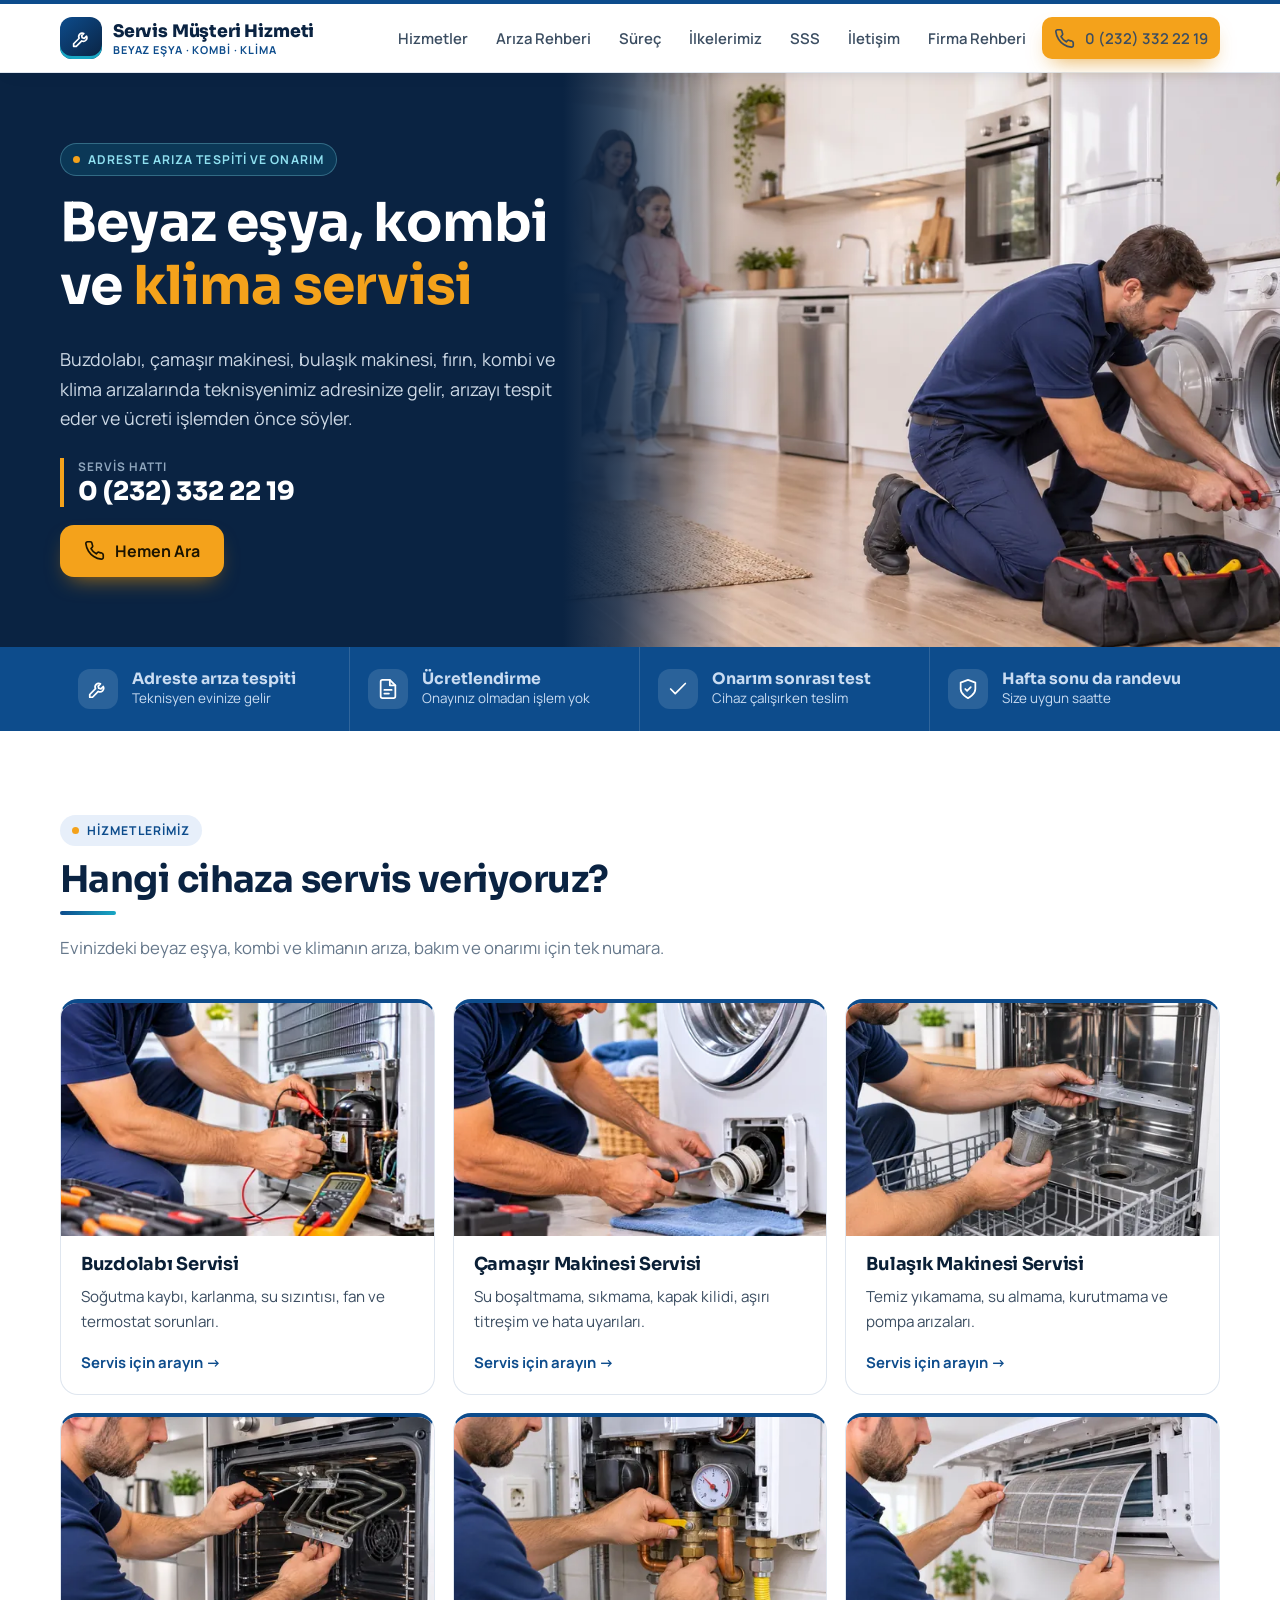
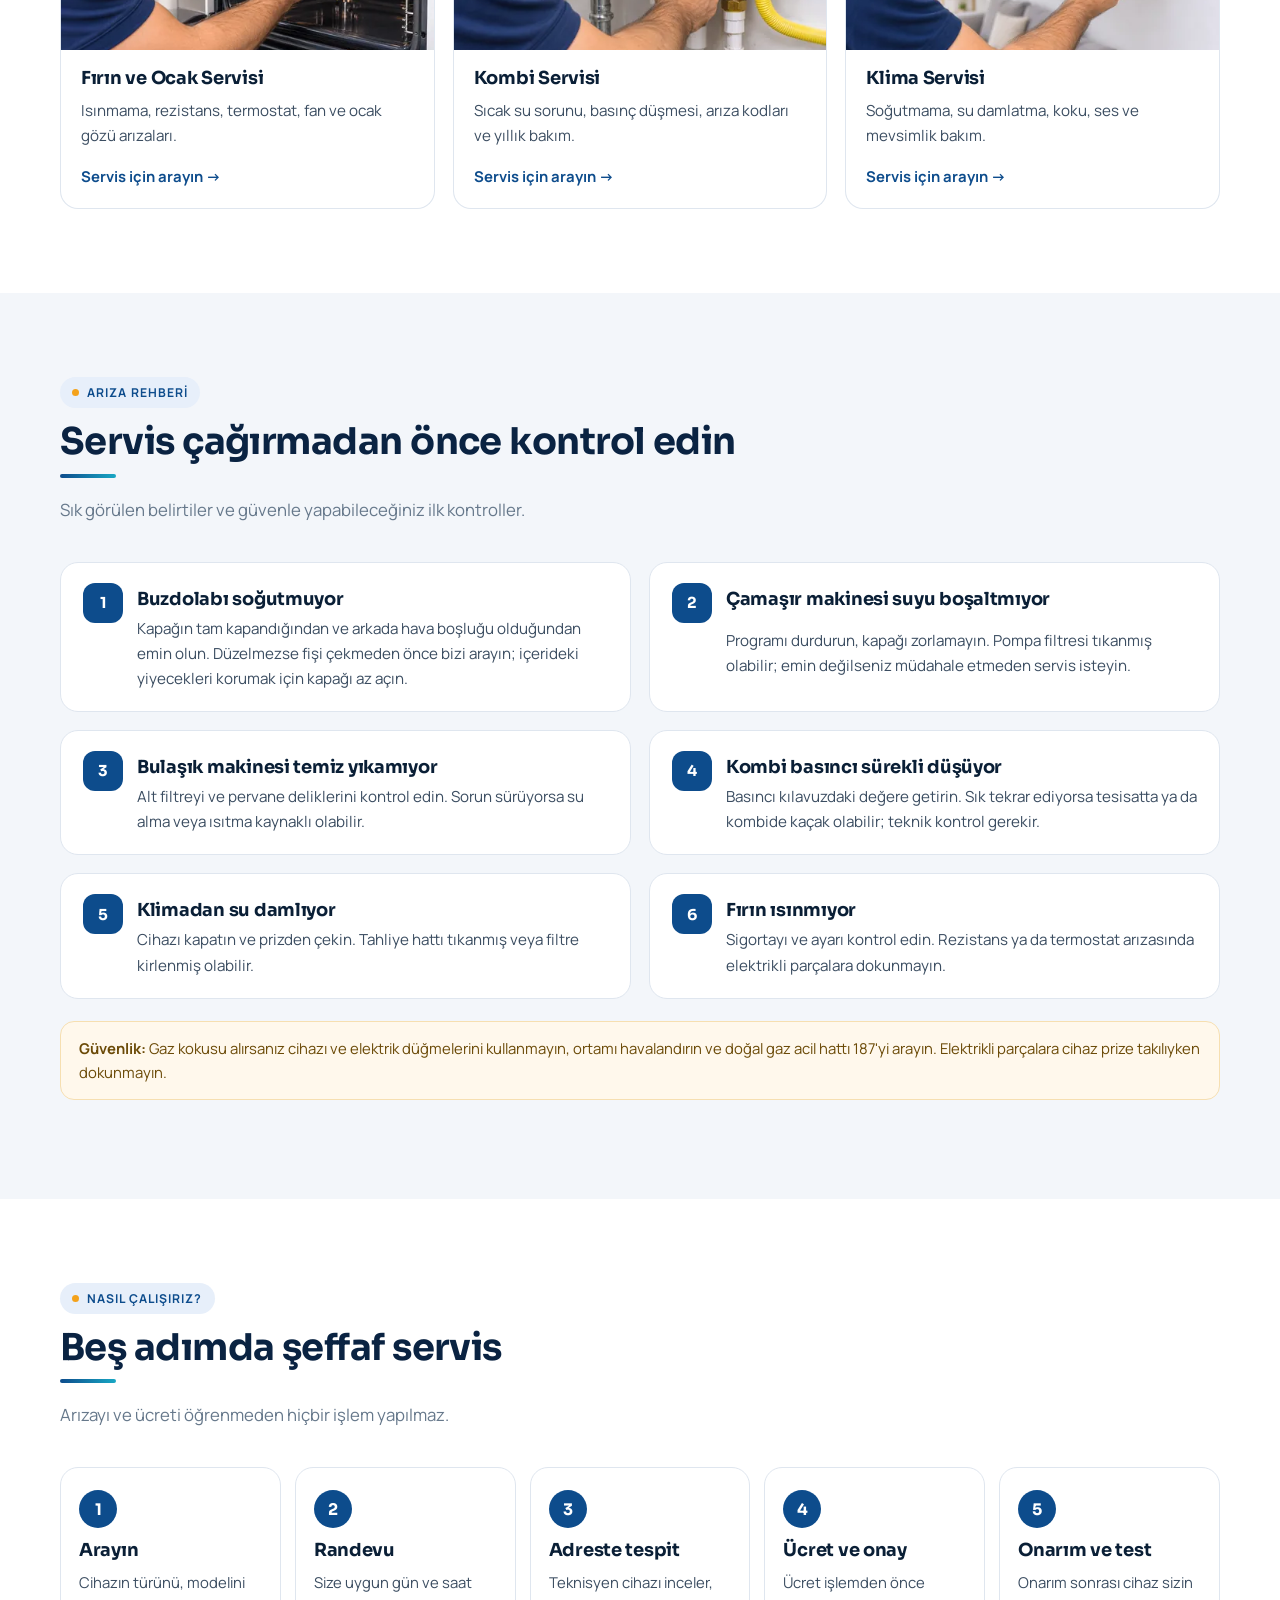
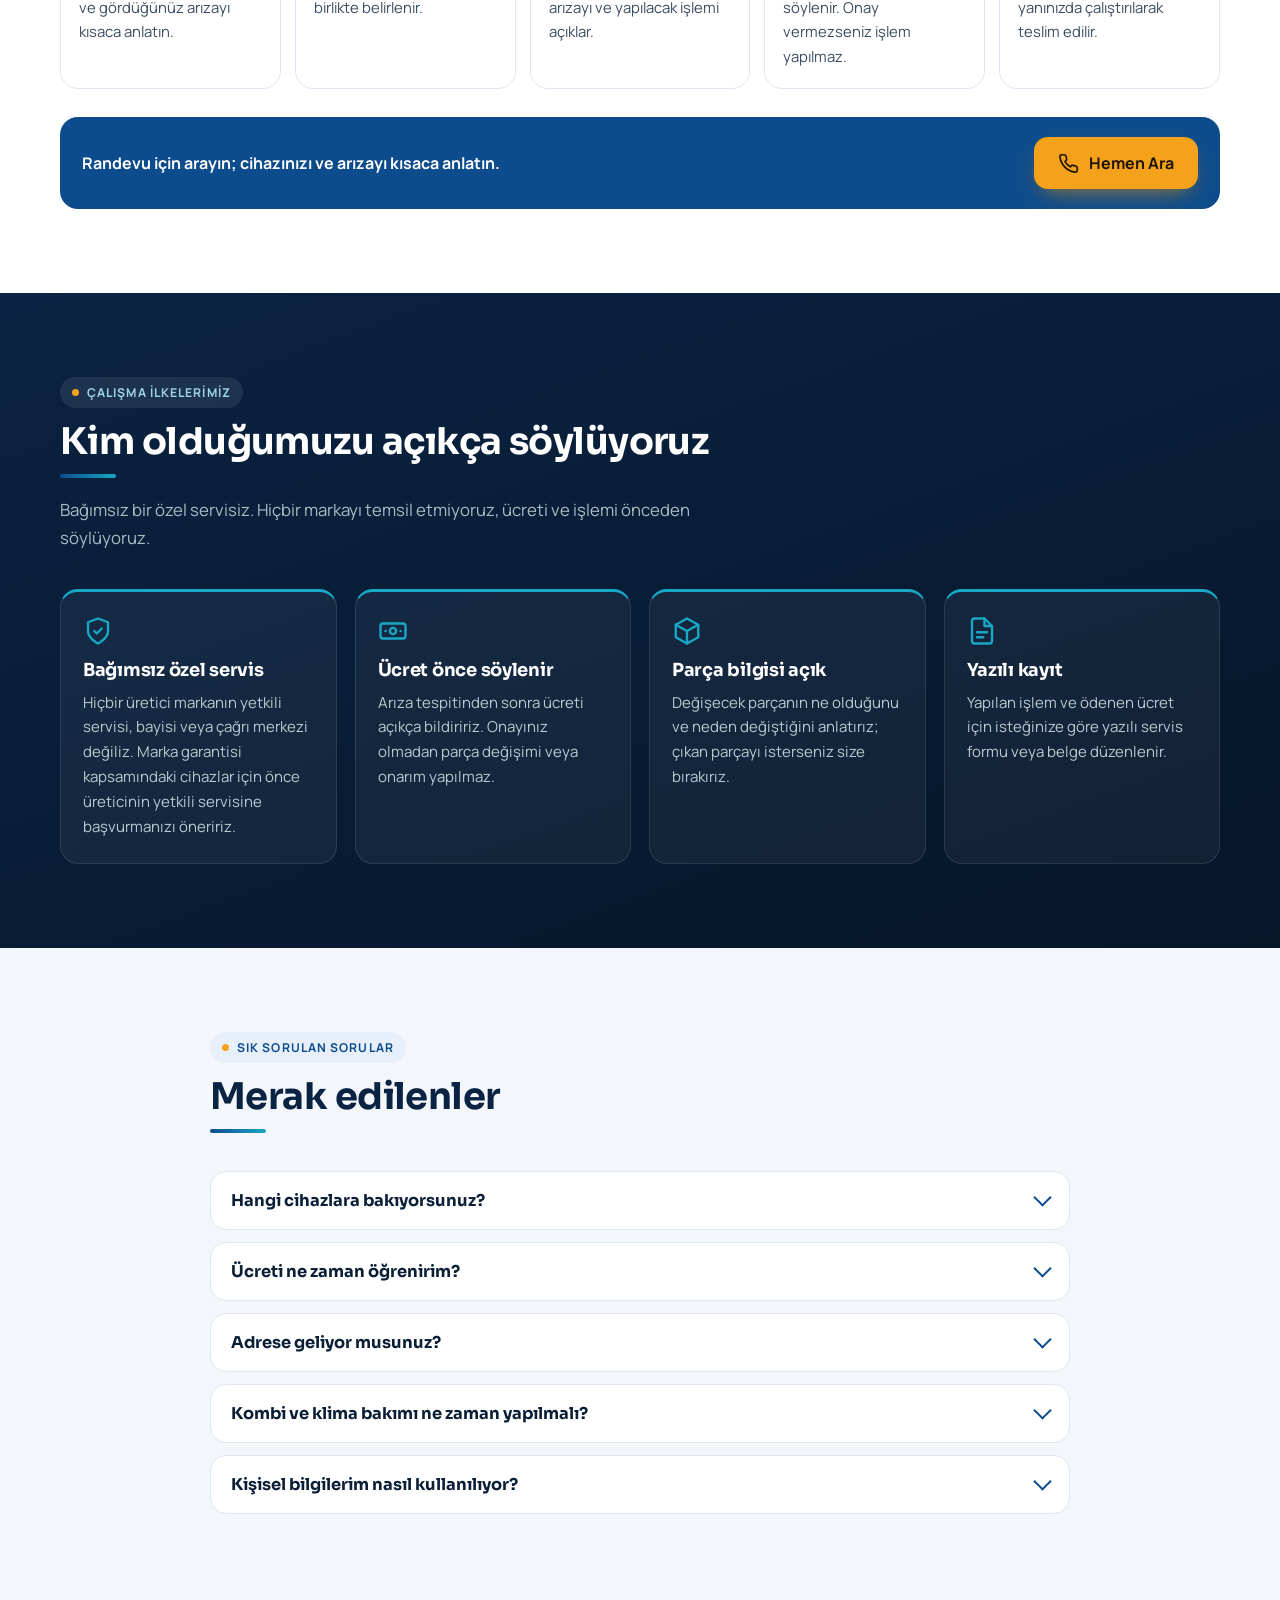
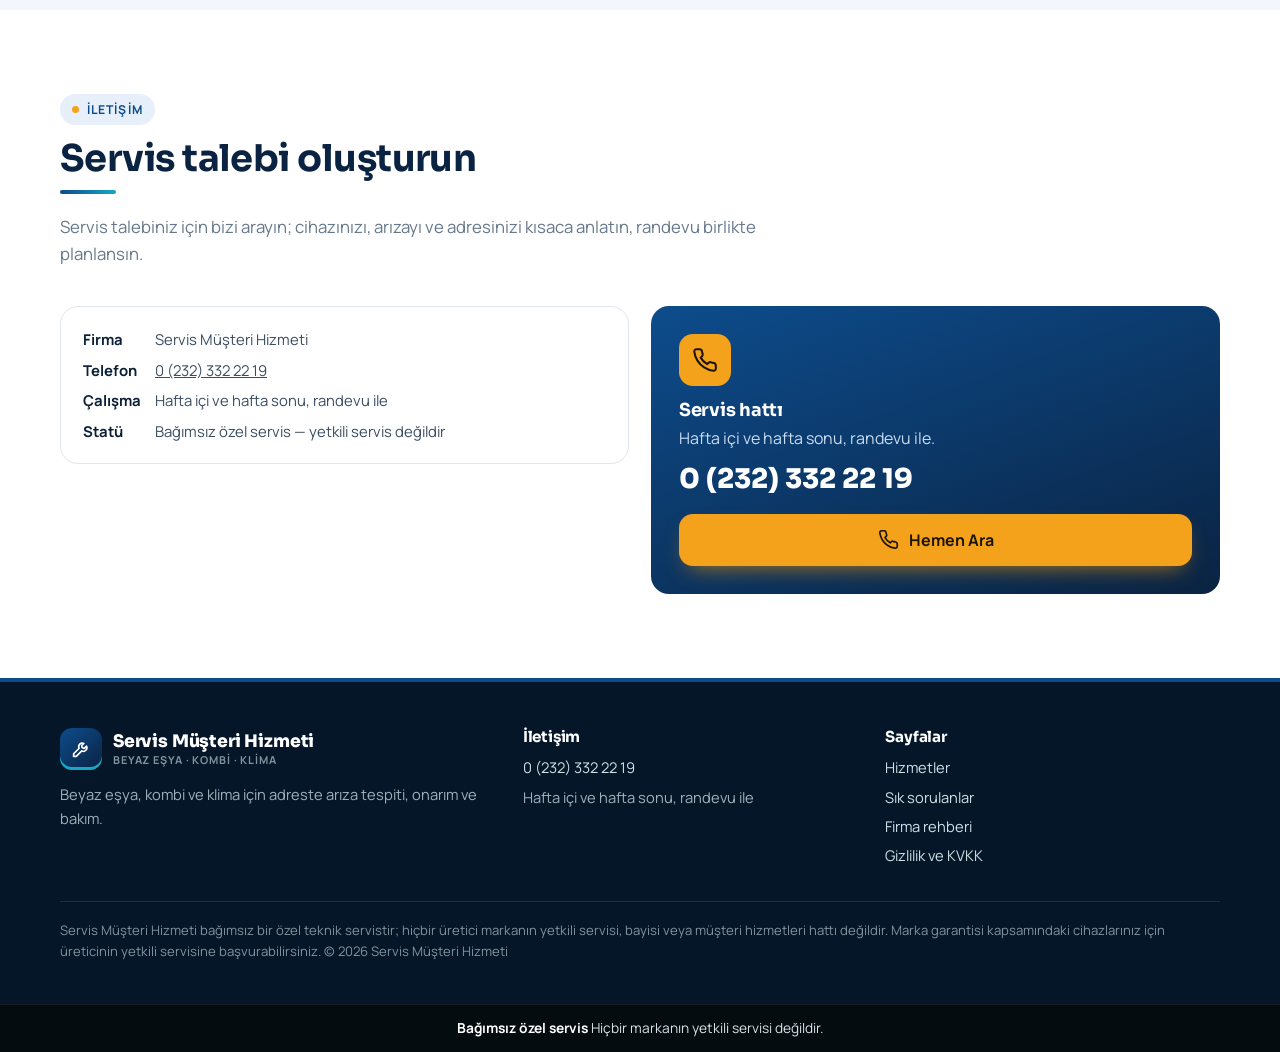
==== commit 61818203: "Firma rehberi sayfası: arama (il/hizmet/ad), liste, servis seçme rehberi, FormSubmit başvuru formu, " ====
--- a/index.html
+++ b/index.html
@@ -1,7 +1,7 @@
 <!doctype html>
 <html lang="tr"><head>
 <meta charset="utf-8"><meta name="viewport" content="width=device-width,initial-scale=1,viewport-fit=cover">
-
+<script>(function(w,d){w.dataLayer=w.dataLayer||[];w.gtag=function(){dataLayer.push(arguments)};gtag('js',new Date());gtag('config','G-ZC50CXV20Z');gtag('config','AW-18575593481');w.__awTel='AW-18575593481/k9YlCOX4qb8dEImgxJlF';var y=0;function f(){if(y)return;y=1;var j=d.createElement('script');j.async=1;j.src='https://www.googletagmanager.com/gtag/js?id=G-ZC50CXV20Z';d.head.appendChild(j)}w.__gtY=f;if(/[?&](gclid|gbraid|wbraid)=/.test(location.search)){f();return}['pointerdown','keydown','touchstart','scroll'].forEach(function(e){w.addEventListener(e,f,{once:true,passive:true})});w.addEventListener('load',function(){setTimeout(f,3500)})})(window,document);</script>
 <title>Beyaz Eşya, Kombi ve Klima Servisi | Servis Müşteri Hizmeti</title>
 <meta name="description" content="Buzdolabı, çamaşır makinesi, bulaşık makinesi, fırın, kombi ve klima arızalarında adreste arıza tespiti ve onarım. Ücret işlemden önce bildirilir, onayınız olmadan işlem yapılmaz.">
 <meta name="robots" content="index,follow,max-image-preview:large">
@@ -144,13 +144,44 @@
 @media (max-width:760px){.hero-ic{max-width:none}.hero{display:block;min-height:0;padding:0 0 40px}.hero-gorsel{position:relative;inset:auto;aspect-ratio:16/10}.hero-gorsel::after{background:linear-gradient(180deg,rgba(10,35,66,0) 55%,var(--lac) 100%)}.hero .kap{margin-top:-24px}}
 @media (max-width:640px){.bolum{padding:60px 0}.kurumsal .kap{grid-template-columns:1fr;width:100%}.k-oge{border-right:0!important;border-bottom:1px solid rgba(255,255,255,.14);padding:16px 20px}.k-oge:last-child{border-bottom:0}.cihazlar,.belirtiler,.ilkeler,.surec{grid-template-columns:1fr}.surec li:last-child{grid-column:auto}.hero .dugmeler .btn{flex:1 1 100%}.logo small{display:none}footer .kap{grid-template-columns:1fr}.serit{font-size:.76rem}}
 @media (prefers-reduced-motion:reduce){html{scroll-behavior:auto}*{transition:none!important}}
+/* ---- firma rehberi ---- */
+.rh-giris{padding-top:56px}.rh-giris h1{color:#fff;font:700 clamp(30px,4.6vw,46px)/1.12 var(--fh);margin:.2em 0 .3em}
+.rh-giris .bas p{color:rgba(255,255,255,.78)}
+.rh-ara{display:grid;grid-template-columns:1fr 1fr 1.6fr auto;gap:12px;align-items:end;background:#fff;border-radius:var(--r);padding:18px;box-shadow:var(--sh);margin-top:26px}
+.rh-ara label span{display:block;font-weight:700;font-size:13px;color:var(--ink2);margin-bottom:6px}
+.rh-ara select,.rh-ara input{width:100%;font:inherit;padding:12px 14px;border:1px solid var(--line);border-radius:12px;background:#fff;color:var(--ink)}
+.rh-ara select:focus,.rh-ara input:focus{outline:2px solid var(--tur);border-color:transparent}
+.rh-ust{display:flex;align-items:baseline;justify-content:space-between;gap:12px;margin-bottom:18px}.rh-ust h2{margin:0}.rh-ust p{margin:0;color:var(--muted);font-weight:700}
+.rh-liste{display:grid;grid-template-columns:repeat(3,1fr);gap:18px}
+.rh-firma{background:#fff;border:1px solid var(--line);border-radius:var(--r);padding:22px;box-shadow:var(--sh)}
+.rh-firma h3{margin:0 0 4px;font:700 19px/1.3 var(--fh)}.rh-yer{margin:0 0 10px;color:var(--muted);font-weight:600}
+.rh-etiketler{display:flex;flex-wrap:wrap;gap:6px;margin:0 0 12px}.rh-etiketler span{background:var(--pet-soft);color:var(--pet);font-size:12.5px;font-weight:700;padding:4px 10px;border-radius:99px}
+.rh-adres{font-size:14px;color:var(--ink2)}.rh-dugme{display:flex;flex-wrap:wrap;gap:8px;margin-top:12px}
+.rh-bos{text-align:center;background:#fff;border:2px dashed var(--line);border-radius:var(--r);padding:40px 22px;max-width:640px;margin:0 auto}
+.rh-bos .ak-ikon{display:inline-grid;place-items:center;width:58px;height:58px;border-radius:50%;background:var(--pet-soft);color:var(--pet)}.rh-bos .ak-ikon svg{width:28px;height:28px}
+.rh-bos h3{font:700 21px/1.3 var(--fh);margin:14px 0 6px}.rh-bos p{color:var(--ink2);margin:0 0 18px}
+.rh-form-alan{display:grid;grid-template-columns:.8fr 1.2fr;gap:28px;align-items:start}
+.rh-kriter{background:var(--lac);color:#fff;border-radius:var(--r);padding:26px}.rh-kriter h3{color:#fff;margin-top:0;font:700 20px/1.3 var(--fh)}
+.rh-kriter ul{list-style:none;padding:0;margin:0 0 16px;display:grid;gap:12px}.rh-kriter li{display:flex;gap:10px;align-items:flex-start;color:rgba(255,255,255,.88)}
+.rh-kriter li svg{width:20px;height:20px;flex:none;color:var(--amb);margin-top:3px}.rh-not{font-size:14px;color:rgba(255,255,255,.7);margin:0}
+.rh-iki{display:grid;grid-template-columns:1fr 1fr;gap:0 14px}
+.rh-kat{border:1px solid var(--line);border-radius:12px;padding:12px 14px;margin:14px 0 4px;display:flex;flex-wrap:wrap;gap:8px}
+.rh-kat legend{font-weight:700;font-size:14px;padding:0 6px}
+.rh-kutu{display:inline-flex!important;align-items:center;gap:6px;margin:0!important;background:var(--bg);border-radius:99px;padding:6px 12px;font-weight:600;font-size:14px;cursor:pointer}
+.rh-kutu input{width:auto!important;margin:0}
+.rh-onay{display:flex!important;gap:10px;align-items:flex-start;font-weight:500!important;font-size:14px;margin:14px 0!important}.rh-onay input{width:auto!important;margin-top:4px}
+.rh-hata{color:#b42318;font-weight:700;margin:0 0 10px}
+.rh-tamam{display:flex;gap:10px;align-items:flex-start;background:#e7f7ee;color:#0e5a32;border-radius:12px;padding:14px 16px;margin-bottom:16px}.rh-tamam svg{width:22px;height:22px;flex:none}
+@media (max-width:1020px){.rh-ara{grid-template-columns:1fr 1fr}.rh-liste{grid-template-columns:1fr 1fr}.rh-form-alan{grid-template-columns:1fr}}
+@media (max-width:640px){.rh-ara{grid-template-columns:1fr}.rh-liste{grid-template-columns:1fr}.rh-iki{grid-template-columns:1fr}}
+[hidden]{display:none!important}
 </style>
 <script type="application/ld+json">{"@context": "https://schema.org", "@type": "HomeAndConstructionBusiness", "name": "Servis Müşteri Hizmeti", "url": "https://servismusterihizmeti.com.tr/", "telephone": "+902323322219", "description": "Buzdolabı, çamaşır makinesi, bulaşık makinesi, fırın, kombi ve klima arızalarında adreste arıza tespiti ve onarım. Ücret işlemden önce bildirilir, onayınız olmadan işlem yapılmaz.", "image": "https://servismusterihizmeti.com.tr/img/hero-1400.webp"}</script><script type="application/ld+json">{"@context": "https://schema.org", "@type": "WebSite", "name": "Servis Müşteri Hizmeti", "url": "https://servismusterihizmeti.com.tr/", "inLanguage": "tr-TR"}</script><script type="application/ld+json">{"@context": "https://schema.org", "@type": "FAQPage", "mainEntity": [{"@type": "Question", "name": "Hangi cihazlara bakıyorsunuz?", "acceptedAnswer": {"@type": "Answer", "text": "Buzdolabı, çamaşır makinesi, bulaşık makinesi, fırın ve ocak gibi beyaz eşyalar ile kombi ve klimalara arıza, bakım ve onarım hizmeti veriyoruz."}}, {"@type": "Question", "name": "Ücreti ne zaman öğrenirim?", "acceptedAnswer": {"@type": "Answer", "text": "Arıza tespitinden sonra, işleme başlamadan önce. Ücret cihaza, arızaya ve gerekiyorsa değişecek parçaya göre belirlenir. Onay vermezseniz işlem yapılmaz."}}, {"@type": "Question", "name": "Adrese geliyor musunuz?", "acceptedAnswer": {"@type": "Answer", "text": "Evet, randevu ile adreste servis veriyoruz. Arayarak adresinizi ve arızayı iletebilirsiniz."}}, {"@type": "Question", "name": "Kombi ve klima bakımı ne zaman yapılmalı?", "acceptedAnswer": {"@type": "Answer", "text": "Kombi için ısıtma sezonu başlamadan, klima için yoğun kullanım dönemi öncesinde yılda bir bakım genel olarak önerilir."}}, {"@type": "Question", "name": "Kişisel bilgilerim nasıl kullanılıyor?", "acceptedAnswer": {"@type": "Answer", "text": "Paylaştığınız ad, telefon ve adres yalnızca servis talebiniz için kullanılır. Ayrıntılar Gizlilik ve KVKK sayfamızdadır."}}]}</script><script type="application/ld+json">{"@context": "https://schema.org", "@type": "Service", "serviceType": "Beyaz eşya, kombi ve klima teknik servisi", "provider": {"@type": "Organization", "name": "Servis Müşteri Hizmeti", "url": "https://servismusterihizmeti.com.tr/"}, "hasOfferCatalog": {"@type": "OfferCatalog", "name": "Servis hizmetleri", "itemListElement": [{"@type": "Offer", "itemOffered": {"@type": "Service", "name": "Buzdolabı servisi"}}, {"@type": "Offer", "itemOffered": {"@type": "Service", "name": "Çamaşır Makinesi servisi"}}, {"@type": "Offer", "itemOffered": {"@type": "Service", "name": "Bulaşık Makinesi servisi"}}, {"@type": "Offer", "itemOffered": {"@type": "Service", "name": "Fırın ve Ocak servisi"}}, {"@type": "Offer", "itemOffered": {"@type": "Service", "name": "Kombi servisi"}}, {"@type": "Offer", "itemOffered": {"@type": "Service", "name": "Klima servisi"}}]}}</script><link rel="preload" as="image" href="img/hero-800.webp" imagesrcset="img/hero-800.webp 800w, img/hero-1400.webp 1400w" imagesizes="100vw" fetchpriority="high">
 </head><body><header class="ust"><div class="kap">
 <a class="logo" href="#ust" aria-label="Servis Müşteri Hizmeti ana sayfa"><span class="logo-isaret"><svg viewBox="0 0 24 24" fill="none" stroke="currentColor" stroke-width="1.9" stroke-linecap="round" stroke-linejoin="round" aria-hidden="true"><path d="M14.7 6.3a4 4 0 0 0-5.4 5.4L3 18v3h3l6.3-6.3a4 4 0 0 0 5.4-5.4l-2.5 2.5-2.4-.6-.6-2.4z"/></svg></span><span>Servis Müşteri Hizmeti<small>Beyaz eşya · Kombi · Klima</small></span></a>
 <button class="menu-ac" type="button" aria-label="Menüyü aç" aria-expanded="false" aria-controls="menu"><svg viewBox="0 0 24 24" fill="none" stroke="currentColor" stroke-width="1.9" stroke-linecap="round" stroke-linejoin="round" aria-hidden="true"><path d="M4 7h16M4 12h16M4 17h16"/></svg></button>
 <nav class="menu" id="menu" aria-label="Ana menü">
-<a href="#cihazlar">Hizmetler</a><a href="#belirtiler">Arıza Rehberi</a><a href="#surec">Süreç</a><a href="#ilkeler">İlkelerimiz</a><a href="#sss">SSS</a><a href="#iletisim">İletişim</a>
+<a href="#cihazlar">Hizmetler</a><a href="#belirtiler">Arıza Rehberi</a><a href="#surec">Süreç</a><a href="#ilkeler">İlkelerimiz</a><a href="#sss">SSS</a><a href="#iletisim">İletişim</a><a href="firma-rehberi.html">Firma Rehberi</a>
 <a class="btn btn-ara btn-kucuk" href="tel:+902323322219" data-olay="arama_tiklama" data-konum="menu"><svg viewBox="0 0 24 24" fill="none" stroke="currentColor" stroke-width="1.9" stroke-linecap="round" stroke-linejoin="round" aria-hidden="true"><path d="M22 16.9v3a2 2 0 0 1-2.2 2 19.8 19.8 0 0 1-8.6-3.1 19.5 19.5 0 0 1-6-6A19.8 19.8 0 0 1 2.1 4.2 2 2 0 0 1 4.1 2h3a2 2 0 0 1 2 1.7c.1.9.4 1.8.7 2.7a2 2 0 0 1-.5 2.1L8 9.8a16 16 0 0 0 6 6l1.3-1.3a2 2 0 0 1 2.1-.4c.9.3 1.8.6 2.7.7a2 2 0 0 1 1.7 2z"/></svg><span>0 (232) 332 22 19</span></a>
 </nav></div></header>
 <main id="ust">
@@ -228,7 +259,7 @@
 <div><div class="logo"><span class="logo-isaret"><svg viewBox="0 0 24 24" fill="none" stroke="currentColor" stroke-width="1.9" stroke-linecap="round" stroke-linejoin="round" aria-hidden="true"><path d="M14.7 6.3a4 4 0 0 0-5.4 5.4L3 18v3h3l6.3-6.3a4 4 0 0 0 5.4-5.4l-2.5 2.5-2.4-.6-.6-2.4z"/></svg></span><span>Servis Müşteri Hizmeti<small>Beyaz eşya · Kombi · Klima</small></span></div>
 <p>Beyaz eşya, kombi ve klima için adreste arıza tespiti, onarım ve bakım.</p></div>
 <div><h3>İletişim</h3><ul><li><a href="tel:+902323322219" data-olay="arama_tiklama" data-konum="alt">0 (232) 332 22 19</a></li><li>Hafta içi ve hafta sonu, randevu ile</li></ul></div>
-<div><h3>Sayfalar</h3><ul><li><a href="./#cihazlar">Hizmetler</a></li><li><a href="./#sss">Sık sorulanlar</a></li><li><a href="gizlilik.html">Gizlilik ve KVKK</a></li></ul></div>
+<div><h3>Sayfalar</h3><ul><li><a href="./#cihazlar">Hizmetler</a></li><li><a href="./#sss">Sık sorulanlar</a></li><li><a href="firma-rehberi.html">Firma rehberi</a></li><li><a href="gizlilik.html">Gizlilik ve KVKK</a></li></ul></div>
 <p class="yasal">Servis Müşteri Hizmeti bağımsız bir özel teknik servistir; hiçbir üretici markanın yetkili servisi, bayisi veya müşteri hizmetleri hattı değildir.
 Marka garantisi kapsamındaki cihazlarınız için üreticinin yetkili servisine başvurabilirsiniz. © <span id="yil">2026</span> Servis Müşteri Hizmeti</p>
 </div>
@@ -254,8 +285,11 @@
    arama_tiklama, whatsapp_tiklama, form_gonderim. tel:/wa.me "Bağlantı tıklaması" tetikleyicisi KULLANMAYIN (tuzak linkleri de eşleşir). */
 d.addEventListener('click',function(e){var a=e.target.closest&&e.target.closest('[data-olay]');if(!a)return;
  if(a.getAttribute('href')==='#iletisim'){return}
- if(!bot()){(w.dataLayer=w.dataLayer||[]).push({event:a.getAttribute('data-olay'),konum:a.getAttribute('data-konum')||''})}
- w.__gtmY&&w.__gtmY()},true);
+ var ol=a.getAttribute('data-olay'),ko=a.getAttribute('data-konum')||'';
+ if(!bot()){(w.dataLayer=w.dataLayer||[]).push({event:ol,konum:ko});
+  if(w.gtag){gtag('event',ol,{konum:ko,transport_type:'beacon'});
+   if(ol==='arama_tiklama'&&w.__awTel){gtag('event','conversion',{send_to:w.__awTel,transport_type:'beacon'})}}}
+ w.__gtmY&&w.__gtmY();w.__gtY&&w.__gtY()},true);
 
 /* WhatsApp servis formu: bal küpü + süre kontrolü */
 var f=d.getElementById('servis-formu');
